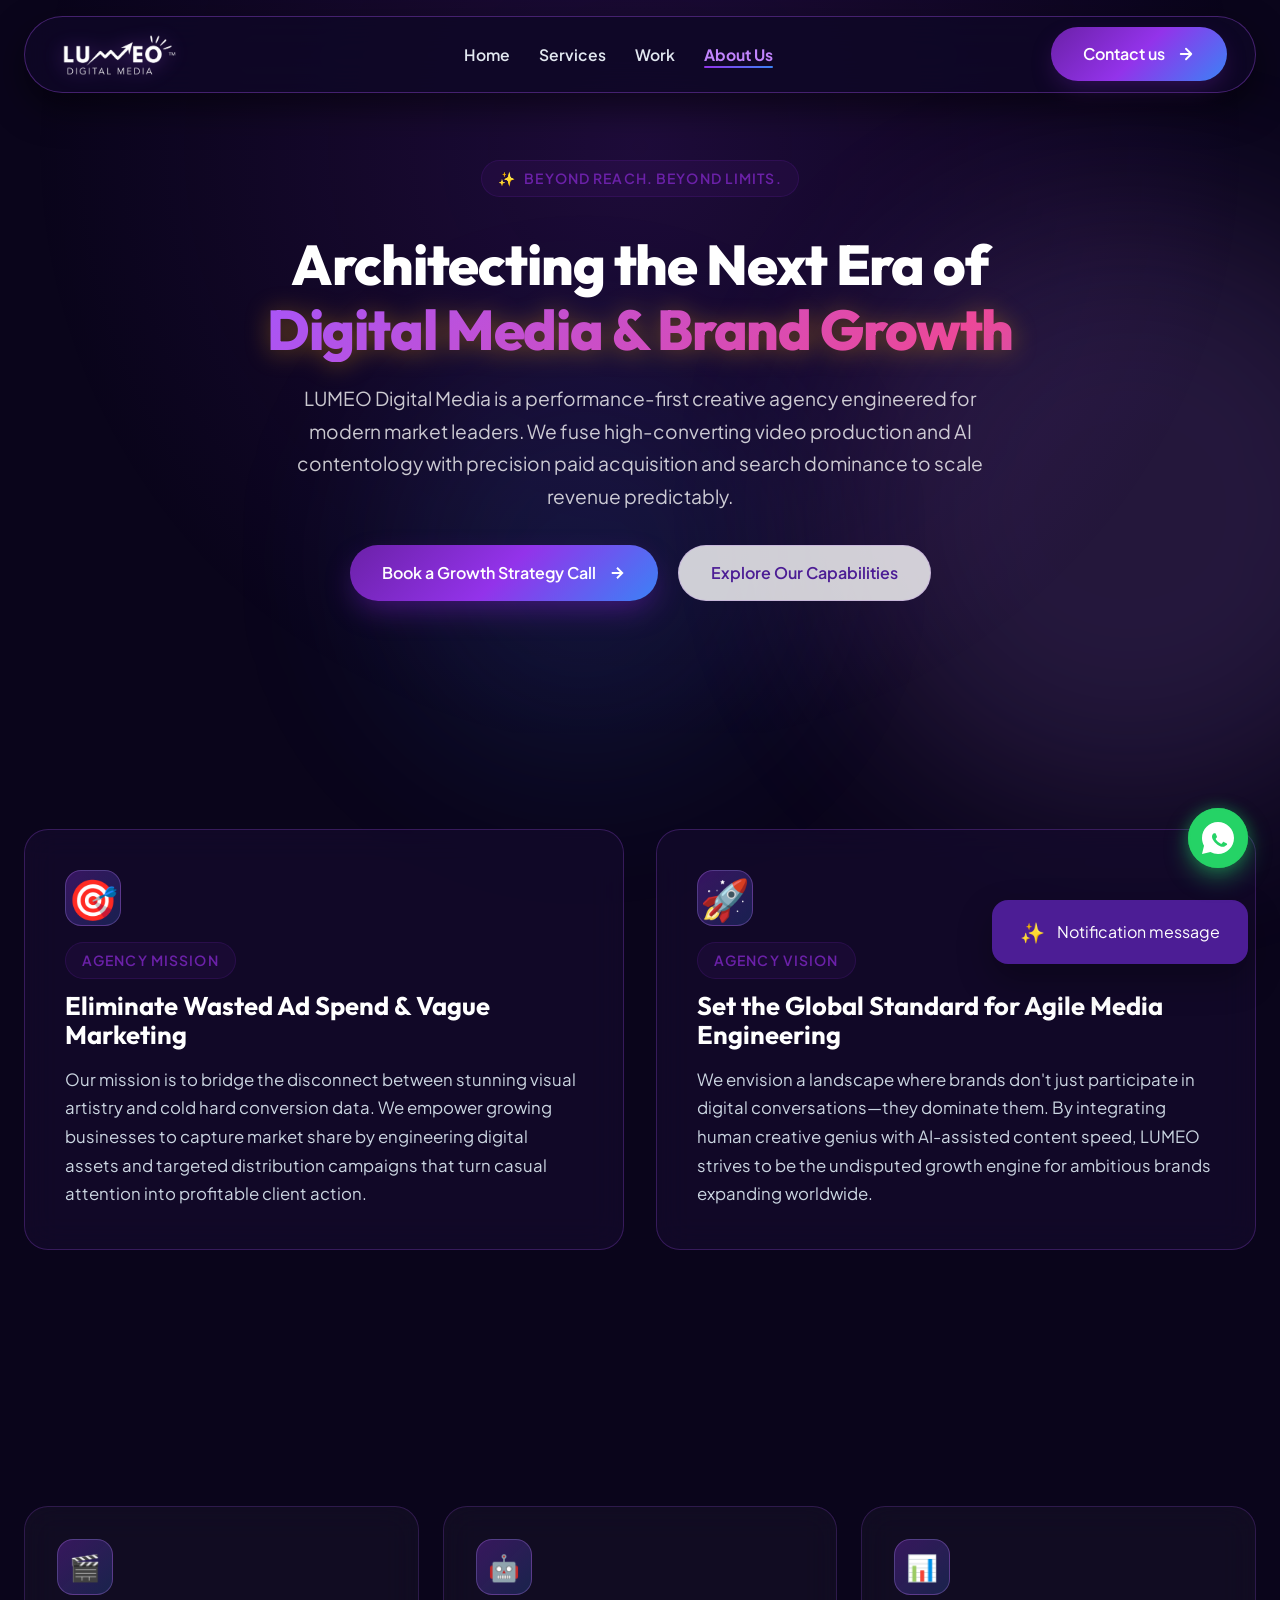
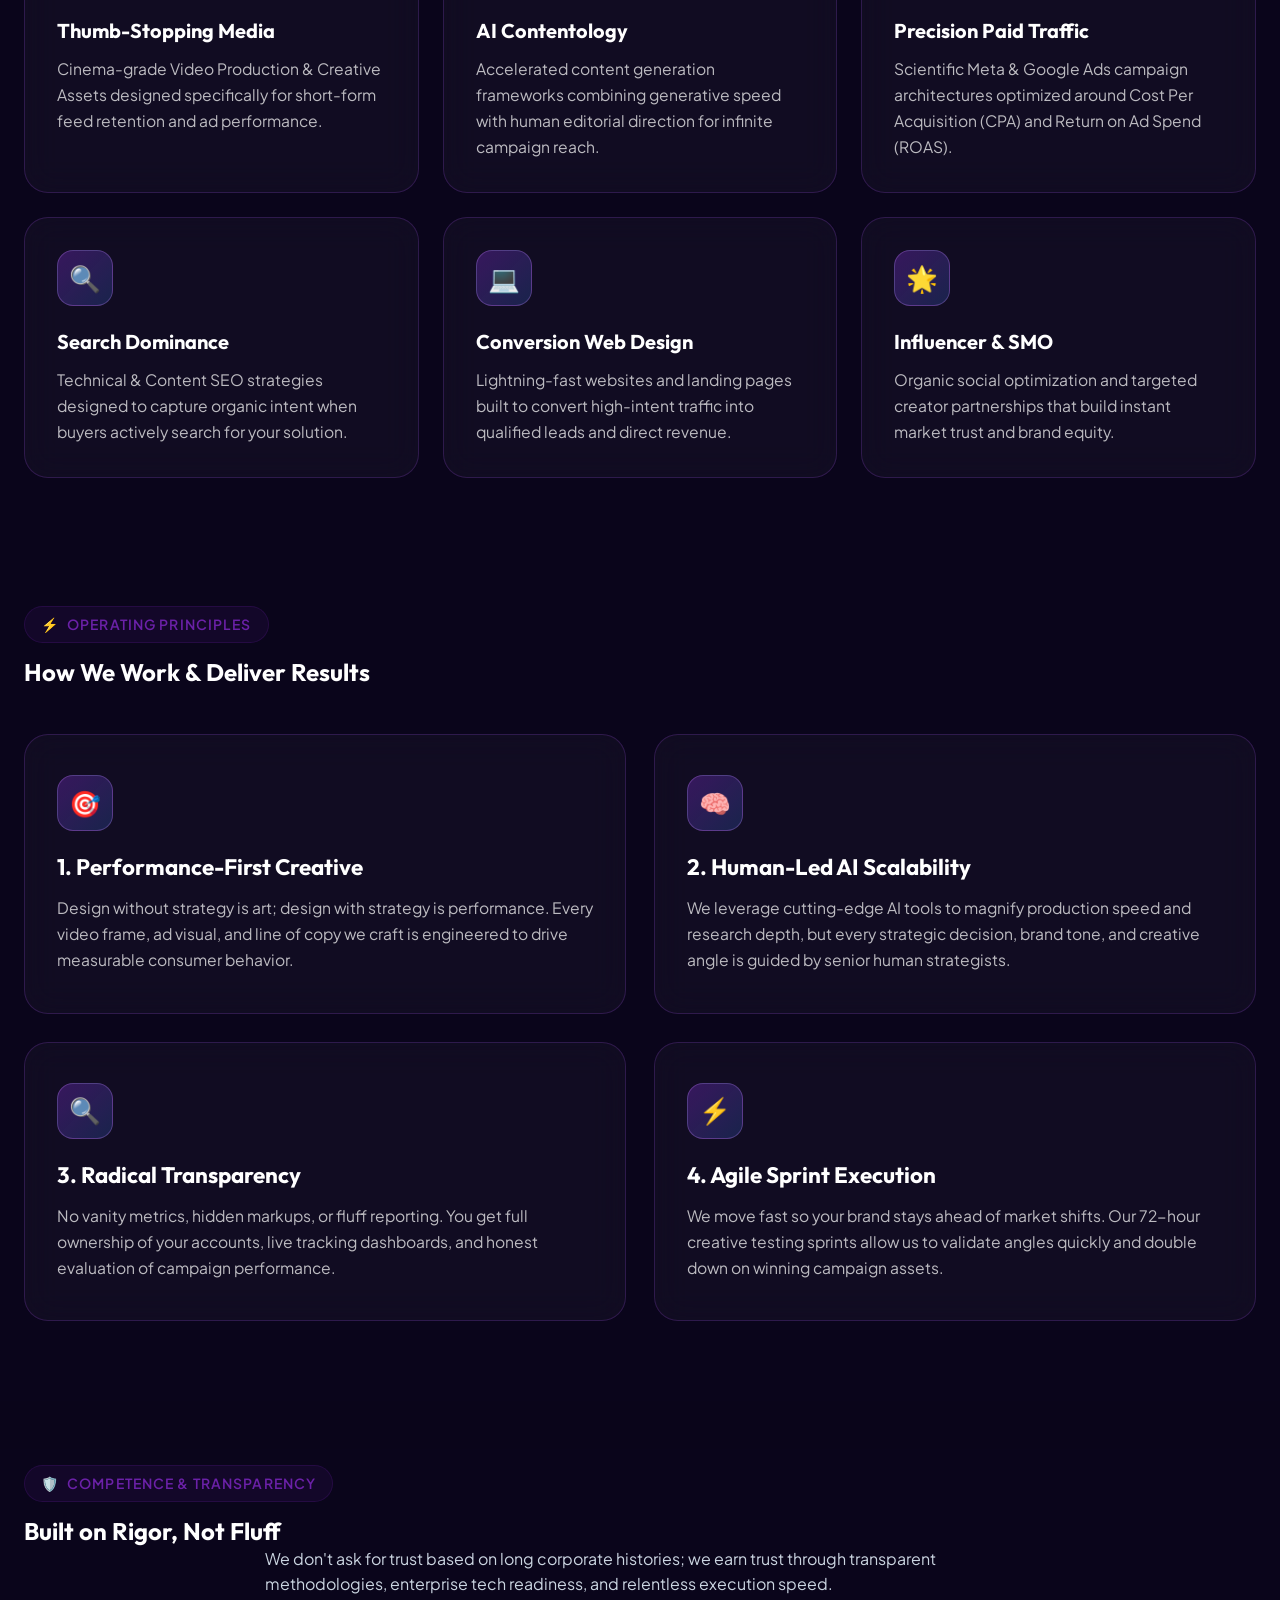
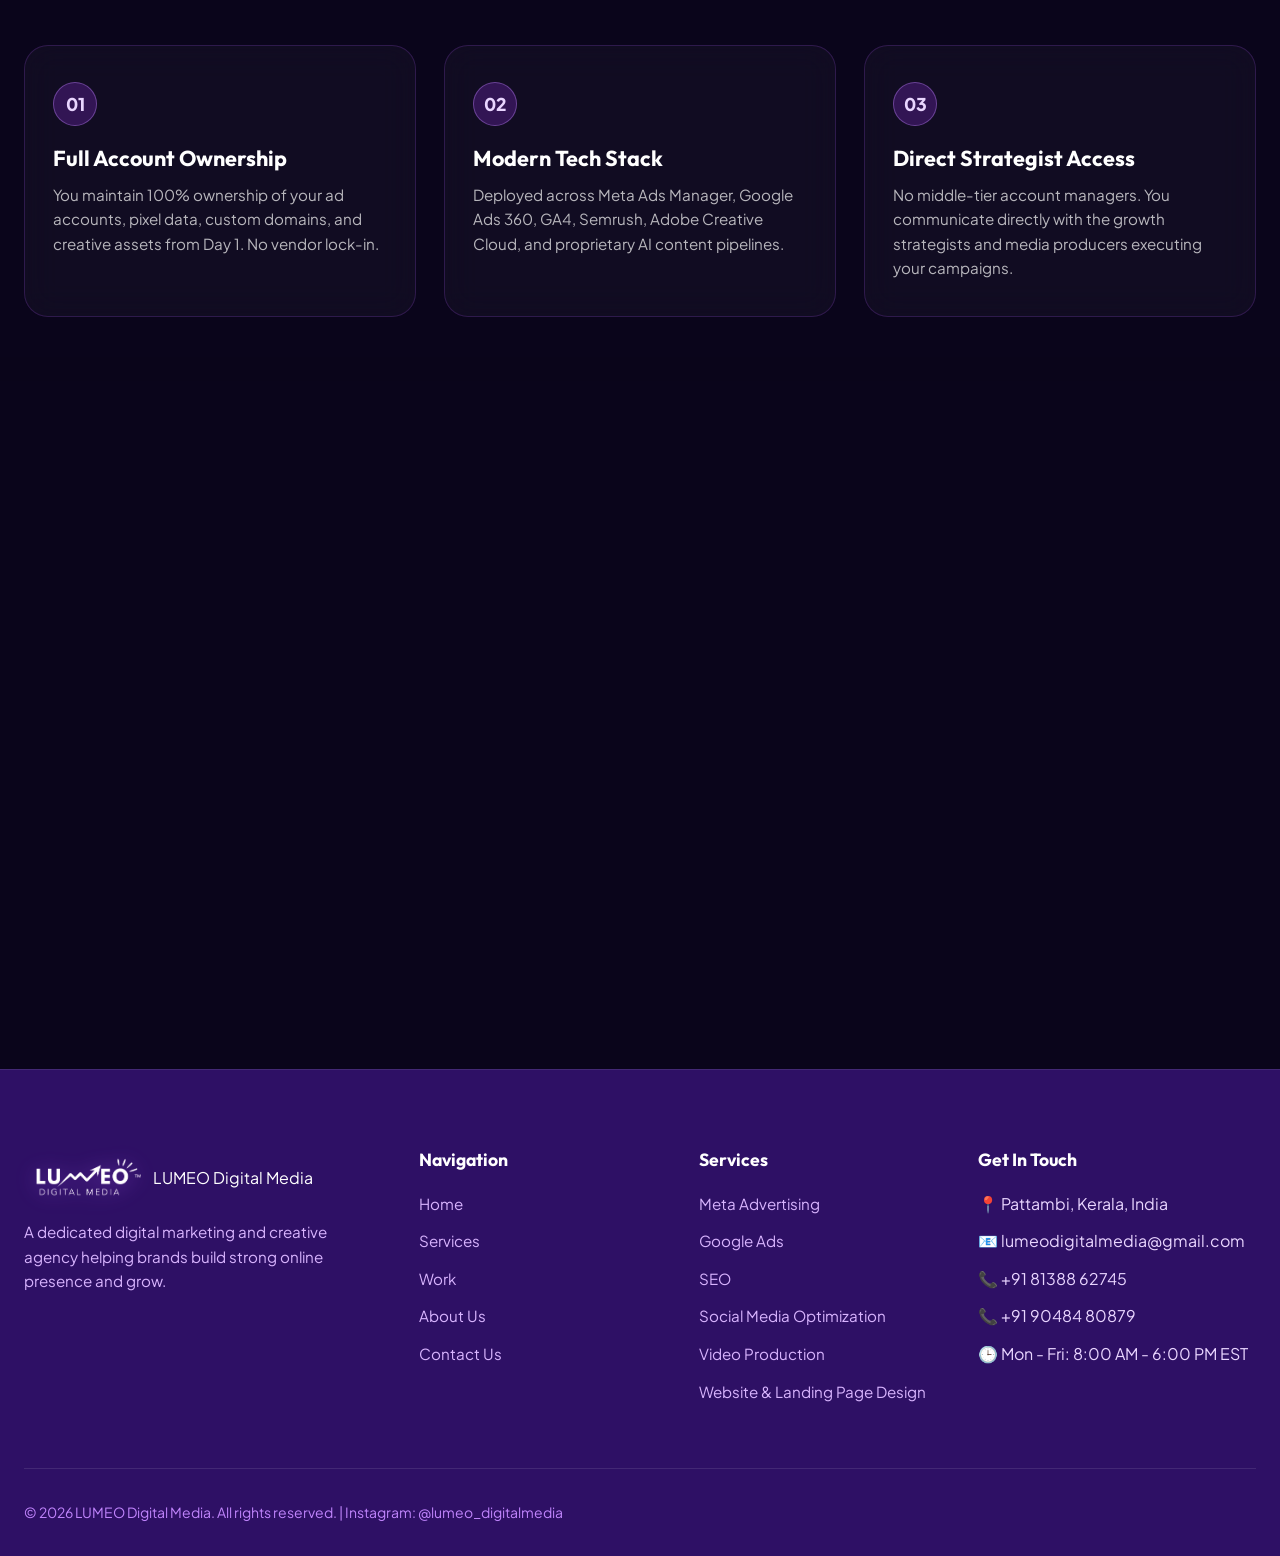
==== about-us.html @ 2c28e1d3 "new logo addded in the header and added some more data in about-us page" ====
<!DOCTYPE html>
<html lang="en">

<head>
  <meta charset="UTF-8">
  <meta name="viewport" content="width=device-width, initial-scale=1.0">
  <title>About Us | LUMEO Digital Media - Creative & Digital Growth Partner</title>
  <meta name="description"
    content="Learn about LUMEO Digital Media. We are a performance-first creative agency fusing AI Contentology, high-converting video production, paid traffic, and web design for ambitious brands.">
  <meta name="theme-color" content="#F3E8FF">

  <!-- OpenGraph Meta -->
  <meta property="og:title" content="About Us | LUMEO Digital Media - Next-Gen Creative & Growth Agency">
  <meta property="og:description"
    content="Beyond Reach, Beyond Limits. Learn how LUMEO Digital Media combines performance marketing, AI contentology, and video production to drive measurable business expansion.">
  <meta property="og:type" content="website">

  <!-- Google Fonts -->
  <link rel="preconnect" href="https://fonts.googleapis.com">
  <link rel="preconnect" href="https://fonts.gstatic.com" crossorigin>
  <link
    href="https://fonts.googleapis.com/css2?family=Outfit:wght@400;500;600;700;800;900&family=Plus+Jakarta+Sans:wght@400;500;600;700;800&display=swap"
    rel="stylesheet">

  <!-- Favicon / Logo -->
  <link rel="icon" type="image/png" href="assets/logo.png">

  <!-- Stylesheet -->
  <link rel="stylesheet" href="css/styles.css">
</head>

<body>

  <!-- Ambient Animated Background Blobs -->
  <div class="bg-ambient-blob blob-1"></div>
  <div class="bg-ambient-blob blob-2"></div>
  <div class="bg-ambient-blob blob-3"></div>

  <!-- Top Navigation Header -->
  <header class="navbar">
    <div class="container">
      <div class="nav-container">
        <a href="index.html" class="brand-logo" id="mainBrandLogo">
          <img src="new logo/Lumeo_Digital_Logo_Header_transparent.png" alt="LUMEO Digital Media Logo" id="navLogoImg">
        </a>

        <ul class="nav-links" id="navLinks">
          <li><a href="index.html#hero" class="nav-link">Home</a></li>
          <li><a href="services.html" class="nav-link">Services</a></li>
          <li><a href="work.html" class="nav-link">Work</a></li>
          <li><a href="about-us.html" class="nav-link active" style="color: #C084FC; font-weight: 700;">About Us</a>
          </li>
        </ul>

        <a href="#audit" class="btn btn-primary" id="headerCtaBtn">
          <span>Contact us</span>
          <svg width="18" height="18" viewBox="0 0 24 24" fill="none" stroke="currentColor" stroke-width="2.5"
            stroke-linecap="round" stroke-linejoin="round">
            <path d="M5 12h14M12 5l7 7-7 7" />
          </svg>
        </a>

        <button class="mobile-menu-btn" id="mobileMenuBtn" aria-label="Toggle navigation">
          <svg width="24" height="24" viewBox="0 0 24 24" fill="none" stroke="currentColor" stroke-width="2.5"
            stroke-linecap="round" stroke-linejoin="round">
            <line x1="3" y1="12" x2="21" y2="12"></line>
            <line x1="3" y1="6" x2="21" y2="6"></line>
            <line x1="3" y1="18" x2="21" y2="18"></line>
          </svg>
        </button>
      </div>
    </div>
  </header>

  <!-- 1. HERO SECTION -->
  <section class="why-hero-section">
    <div class="container">
      <div class="why-hero-header fade-in-up">
        <div class="section-tag">
          <span>✨</span> Beyond Reach. Beyond Limits.
        </div>
        <h1 class="why-hero-title">
          Architecting the Next Era of <br>
          <span class="text-gradient animated-gradient-text">Digital Media & Brand Growth</span>
        </h1>
        <p class="why-hero-subtitle">
          LUMEO Digital Media is a performance-first creative agency engineered for modern market leaders. We fuse
          high-converting video production and AI contentology with precision paid acquisition and search dominance to
          scale revenue predictably.
        </p>

        <div class="hero-actions" style="justify-content: center; margin-top: 2rem;">
          <a href="#audit" class="btn btn-primary btn-glow">
            <span>Book a Growth Strategy Call</span>
            <svg width="18" height="18" viewBox="0 0 24 24" fill="none" stroke="currentColor" stroke-width="2.5">
              <path d="M5 12h14M12 5l7 7-7 7" />
            </svg>
          </a>
          <a href="services.html" class="btn btn-secondary">
            <span>Explore Our Capabilities</span>
          </a>
        </div>
      </div>
    </div>
  </section>

  <!-- 2. MISSION & VISION SECTION -->
  <section class="story-section" style="padding: 3rem 0 4rem;">
    <div class="container">
      <div class="why-features-grid" style="grid-template-columns: repeat(2, 1fr); gap: 2rem;">

        <div class="why-feature-card"
          style="background: rgba(20, 10, 45, 0.7); border: 1px solid rgba(168, 85, 247, 0.25); padding: 2.5rem; border-radius: var(--radius-lg);">
          <div class="why-feature-icon" style="font-size: 2.5rem; margin-bottom: 1rem;">🎯</div>
          <span class="section-tag" style="margin-bottom: 0.75rem;">Agency Mission</span>
          <h3 style="font-size: 1.6rem; color: #FFF; margin-bottom: 1rem;">Eliminate Wasted Ad Spend & Vague Marketing
          </h3>
          <p style="color: #CBD5E1; font-size: 1.05rem; line-height: 1.7;">
            Our mission is to bridge the disconnect between stunning visual artistry and cold hard conversion data. We
            empower growing businesses to capture market share by engineering digital assets and targeted distribution
            campaigns that turn casual attention into profitable client action.
          </p>
        </div>

        <div class="why-feature-card"
          style="background: rgba(20, 10, 45, 0.7); border: 1px solid rgba(168, 85, 247, 0.25); padding: 2.5rem; border-radius: var(--radius-lg);">
          <div class="why-feature-icon" style="font-size: 2.5rem; margin-bottom: 1rem;">🚀</div>
          <span class="section-tag" style="margin-bottom: 0.75rem;">Agency Vision</span>
          <h3 style="font-size: 1.6rem; color: #FFF; margin-bottom: 1rem;">Set the Global Standard for Agile Media
            Engineering</h3>
          <p style="color: #CBD5E1; font-size: 1.05rem; line-height: 1.7;">
            We envision a landscape where brands don't just participate in digital conversations—they dominate them. By
            integrating human creative genius with AI-assisted content speed, LUMEO strives to be the undisputed growth
            engine for ambitious brands expanding worldwide.
          </p>
        </div>

      </div>
    </div>
  </section>

  <!-- 3. THE LUMEO PHILOSOPHY / WHY WE EXIST -->
  <section class="why-framework-section" style="padding: 4rem 0;">
    <div class="container">
      <div class="section-header">
        <div class="section-tag">
          <span>💡</span> The LUMEO Philosophy
        </div>
        <h2>Why We Exist: The Hybrid Growth Engine</h2>
        <p style="max-width: 800px; margin: 0 auto 2.5rem; color: #E2E8F0; font-size: 1.1rem;">
          <!-- Traditional agencies force you to choose between two broken options: legacy design studios that create pretty assets with zero tracking, or technical media buyers who run ugly ads that dilute your brand. LUMEO was built to destroy that false tradeoff. -->
        </p>
      </div>

      <div class="why-features-grid" style="grid-template-columns: repeat(3, 1fr); gap: 1.5rem;">
        <div class="why-feature-card" style="padding: 2rem;">
          <div class="why-feature-icon">🎬</div>
          <h3 style="font-size: 1.25rem;">Thumb-Stopping Media</h3>
          <p>Cinema-grade Video Production & Creative Assets designed specifically for short-form feed retention and ad
            performance.</p>
        </div>

        <div class="why-feature-card" style="padding: 2rem;">
          <div class="why-feature-icon">🤖</div>
          <h3 style="font-size: 1.25rem;">AI Contentology</h3>
          <p>Accelerated content generation frameworks combining generative speed with human editorial direction for
            infinite campaign reach.</p>
        </div>

        <div class="why-feature-card" style="padding: 2rem;">
          <div class="why-feature-icon">📊</div>
          <h3 style="font-size: 1.25rem;">Precision Paid Traffic</h3>
          <p>Scientific Meta & Google Ads campaign architectures optimized around Cost Per Acquisition (CPA) and Return
            on Ad Spend (ROAS).</p>
        </div>

        <div class="why-feature-card" style="padding: 2rem;">
          <div class="why-feature-icon">🔍</div>
          <h3 style="font-size: 1.25rem;">Search Dominance</h3>
          <p>Technical & Content SEO strategies designed to capture organic intent when buyers actively search for your
            solution.</p>
        </div>

        <div class="why-feature-card" style="padding: 2rem;">
          <div class="why-feature-icon">💻</div>
          <h3 style="font-size: 1.25rem;">Conversion Web Design</h3>
          <p>Lightning-fast websites and landing pages built to convert high-intent traffic into qualified leads and
            direct revenue.</p>
        </div>

        <div class="why-feature-card" style="padding: 2rem;">
          <div class="why-feature-icon">🌟</div>
          <h3 style="font-size: 1.25rem;">Influencer & SMO</h3>
          <p>Organic social optimization and targeted creator partnerships that build instant market trust and brand
            equity.</p>
        </div>
      </div>
    </div>
  </section>

  <!-- 4. CORE OPERATING VALUES -->
  <section class="story-section" style="padding: 4rem 0 5rem;">
    <div class="container">
      <div class="section-header">
        <div class="section-tag">
          <span>⚡</span> Operating Principles
        </div>
        <h2>How We Work & Deliver Results</h2>
      </div>

      <div class="why-features-grid" style="grid-template-columns: repeat(2, 1fr); gap: 1.75rem;">

        <div class="why-feature-card">
          <div class="why-feature-icon">🎯</div>
          <h3>1. Performance-First Creative</h3>
          <p>Design without strategy is art; design with strategy is performance. Every video frame, ad visual, and line
            of copy we craft is engineered to drive measurable consumer behavior.</p>
        </div>

        <div class="why-feature-card">
          <div class="why-feature-icon">🧠</div>
          <h3>2. Human-Led AI Scalability</h3>
          <p>We leverage cutting-edge AI tools to magnify production speed and research depth, but every strategic
            decision, brand tone, and creative angle is guided by senior human strategists.</p>
        </div>

        <div class="why-feature-card">
          <div class="why-feature-icon">🔍</div>
          <h3>3. Radical Transparency</h3>
          <p>No vanity metrics, hidden markups, or fluff reporting. You get full ownership of your accounts, live
            tracking dashboards, and honest evaluation of campaign performance.</p>
        </div>

        <div class="why-feature-card">
          <div class="why-feature-icon">⚡</div>
          <h3>4. Agile Sprint Execution</h3>
          <p>We move fast so your brand stays ahead of market shifts. Our 72-hour creative testing sprints allow us to
            validate angles quickly and double down on winning campaign assets.</p>
        </div>

      </div>
    </div>
  </section>

  <!-- 5. TRUST & COMPETENCE BUILDER (THE EXECUTION ENGINE) -->
  <section class="why-framework-section" style="padding: 4rem 0; background: rgba(10, 5, 27, 0.6);">
    <div class="container">
      <div class="section-header">
        <div class="section-tag">
          <span>🛡️</span> Competence & Transparency
        </div>
        <h2>Built on Rigor, Not Fluff</h2>
        <p style="color: #CBD5E1; max-width: 750px; margin: 0 auto;">We don't ask for trust based on long corporate
          histories; we earn trust through transparent methodologies, enterprise tech readiness, and relentless
          execution speed.</p>
      </div>

      <div class="framework-grid" style="grid-template-columns: repeat(3, 1fr);">
        <div class="framework-card">
          <div class="framework-step">01</div>
          <h4>Full Account Ownership</h4>
          <p>You maintain 100% ownership of your ad accounts, pixel data, custom domains, and creative assets from Day
            1. No vendor lock-in.</p>
        </div>

        <div class="framework-card">
          <div class="framework-step">02</div>
          <h4>Modern Tech Stack</h4>
          <p>Deployed across Meta Ads Manager, Google Ads 360, GA4, Semrush, Adobe Creative Cloud, and proprietary AI
            content pipelines.</p>
        </div>

        <div class="framework-card">
          <div class="framework-step">03</div>
          <h4>Direct Strategist Access</h4>
          <p>No middle-tier account managers. You communicate directly with the growth strategists and media producers
            executing your campaigns.</p>
        </div>
      </div>
    </div>
  </section>

  <!-- 6. CALL TO ACTION & DISCOVERY AUDIT FORM -->
  <section class="cta-audit" id="audit">
    <div class="container">
      <div class="cta-card">

        <div class="cta-text">
          <div class="section-tag">
            <span>📩</span> Let's Connect
          </div>
          <h2>Ready to Expand Your Reach Beyond Limits?</h2>
          <p>Book a strategic discovery call to analyze your current digital presence, audit your ad account efficiency,
            and outline a tailored growth blueprint for your brand.</p>

          <ul class="cta-list">
            <li>✨ Guaranteed Response Within 24 Hours</li>
            <li>✨ Direct Audit by Senior Growth Strategists</li>
            <li>✨ Custom Media Strategy & Ad Account Breakdown</li>
          </ul>
        </div>

        <form class="cta-form" id="auditForm" action="https://formsubmit.co/contact@lumeodigitalmedia.com"
          method="POST">
          <input type="hidden" name="_subject" value="New Lead Enquiry - LUMEO Digital Media">
          <input type="hidden" name="_captcha" value="false">
          <div class="form-group">
            <input type="text" id="clientName" name="Full Name" placeholder="Your Full Name" required>
          </div>

          <div class="form-group">
            <input type="email" id="clientEmail" name="Work Email" placeholder="Work Email Address" required>
          </div>

          <div class="form-group phone-input-container">
            <select id="clientCountryCode" name="Country Code" class="country-code-select" required>
              <option value="+91" selected>🇮🇳 +91</option>
              <option value="+1">🇺🇸 +1</option>
              <option value="+44">🇬🇧 +44</option>
              <option value="+971">🇦🇪 +971</option>
              <option value="+966">🇸🇦 +966</option>
              <option value="+974">🇶🇦 +974</option>
              <option value="+968">🇴🇲 +968</option>
              <option value="+965">🇰🇼 +965</option>
              <option value="+973">🇧🇭 +973</option>
              <option value="+61">🇦🇺 +61</option>
              <option value="+65">🇸🇬 +65</option>
              <option value="+60">🇲🇾 +60</option>
              <option value="+49">🇩🇪 +49</option>
              <option value="+33">🇫🇷 +33</option>
            </select>
            <input type="tel" id="clientPhone" name="Mobile Number" placeholder="Mobile Number (e.g., 9876543210)"
              required pattern="[0-9]{7,15}">
          </div>

          <div class="form-group">
            <select id="clientGoal" name="Selected Service" required>
              <option value="" disabled selected>Select Service / Primary Growth Goal</option>
              <option value="Meta Advertising (Facebook & Instagram)">Meta Advertising (Facebook & Instagram)</option>
              <option value="Google Ads & Search Marketing">Google Ads & Search Marketing</option>
              <option value="SEO & Search Engine Dominance">SEO & Search Engine Dominance</option>
              <option value="Social Media Optimization (SMO)">Social Media Optimization (SMO)</option>
              <option value="Video Production & Creative Media">Video Production & Creative Media</option>
              <option value="Website & Landing Page Design">Website & Landing Page Design</option>
              <option value="AI Contentology & Strategy">AI Contentology & Strategy</option>
              <option value="Influencer Marketing">Influencer Marketing</option>
            </select>
          </div>

          <button type="submit" class="btn btn-primary" id="auditSubmitBtn"
            style="width: 100%; border-radius: var(--radius-md);">
            <span>Request Growth Audit & Strategy Call</span>
            <svg width="18" height="18" viewBox="0 0 24 24" fill="none" stroke="currentColor" stroke-width="2.5"
              stroke-linecap="round" stroke-linejoin="round">
              <path d="M5 12h14M12 5l7 7-7 7" />
            </svg>
          </button>
        </form>

      </div>
    </div>
  </section>

  <!-- Footer -->
  <footer>
    <div class="container">
      <div class="footer-grid">

        <div class="footer-brand">
          <a href="index.html" class="brand-logo">
            <img src="assets/logo.png" alt="LUMEO Digital Media Logo">
            <div class="brand-title">LUMEO <span>Digital Media</span></div>
          </a>
          <p>A dedicated digital marketing and creative agency helping brands build strong online presence and grow.</p>
        </div>

        <div class="footer-col">
          <h4>Navigation</h4>
          <ul class="footer-links">
            <li><a href="index.html#hero">Home</a></li>
            <li><a href="services.html">Services</a></li>
            <li><a href="work.html">Work</a></li>
            <li><a href="about-us.html">About Us</a></li>
            <li><a href="#audit">Contact Us</a></li>
          </ul>
        </div>

        <div class="footer-col">
          <h4>Services</h4>
          <ul class="footer-links">
            <li><a href="services.html#meta-advertising">Meta Advertising</a></li>
            <li><a href="services.html#google-ads">Google Ads</a></li>
            <li><a href="services.html#seo">SEO</a></li>
            <li><a href="services.html#smo">Social Media Optimization</a></li>
            <li><a href="services.html#video-production">Video Production</a></li>
            <li><a href="services.html#website-design">Website & Landing Page Design</a></li>
          </ul>
        </div>

        <div class="footer-col">
          <h4>Get In Touch</h4>
          <ul class="footer-links">
            <li>📍 Pattambi, Kerala, India</li>
            <li>📧 lumeodigitalmedia@gmail.com</li>
            <li>📞 +91 81388 62745</li>
            <li>📞 +91 90484 80879</li>
            <li>🕒 Mon - Fri: 8:00 AM - 6:00 PM EST</li>
          </ul>
        </div>

      </div>

      <div class="footer-bottom">
        <p>© 2026 LUMEO Digital Media. All rights reserved. | Instagram: @lumeo_digitalmedia</p>
      </div>
    </div>
  </footer>

  <!-- Toast Notification element -->
  <div class="toast-msg" id="toastMsg">
    <span style="font-size: 1.25rem;">✨</span>
    <span class="toast-text">Notification message</span>
  </div>

  <!-- Pinned Floating WhatsApp Button -->
  <a href="https://wa.me/918138862745?text=Hello%20LUMEO%20Digital%20Media!%20I'd%20like%20to%20enquire%20about%20your%20services."
    class="whatsapp-float" target="_blank" rel="noopener noreferrer" aria-label="Chat on WhatsApp">
    <div class="whatsapp-pulse-ring"></div>
    <span class="whatsapp-tooltip">💬 Chat with us on WhatsApp</span>
    <svg viewBox="0 0 32 32">
      <path
        d="M16 0C7.163 0 0 7.163 0 16c0 2.825.738 5.48 2.025 7.775L0 32l8.425-2.025A15.936 15.936 0 0 0 16 32c8.837 0 16-7.163 16-16S24.837 0 16 0zm8.306 22.869c-.35.981-1.744 1.8-2.4 1.913-.612.106-1.4.15-2.256-.125-.519-.169-1.188-.413-2.044-.781-3.6-1.556-5.944-5.213-6.125-5.456-.181-.244-1.469-1.956-1.469-3.731 0-1.775.925-2.65 1.256-3.006.331-.356.725-.444.969-.444.244 0 .488.006.7.012.225.006.525-.088.819.619.3.706 1.025 2.5 1.119 2.688.094.188.156.413.031.662-.125.25-.188.406-.375.625-.188.219-.394.488-.563.656-.188.188-.381.394-.163.769.219.375.969 1.6 2.081 2.594 1.431 1.275 2.638 1.669 3.013 1.856.375.188.594.156.813-.094.219-.25.938-1.094 1.188-1.469.25-.375.5-.313.844-.188.344.125 2.188 1.031 2.563 1.219.375.188.625.281.719.438.094.156.094.906-.256 1.887z" />
    </svg>
  </a>

  <!-- JavaScript -->
  <script src="js/script.js"></script>
</body>

</html>
---- css/styles.css ----
/* ==========================================================================
   LUMEO Digital Media - Master Stylesheet
   Theme Background: #F3E8FF (Lavender Purple Base)
   ========================================================================== */

:root {
  /* Brand Palette */
  --bg-main: #F3E8FF;
  --bg-alt: #E9D5FF;
  --bg-card: rgba(255, 255, 255, 0.75);
  --bg-card-hover: rgba(255, 255, 255, 0.95);
  --glass-border: rgba(147, 51, 234, 0.15);
  --glass-shadow: 0 20px 40px -15px rgba(88, 28, 135, 0.12);

  --primary-deep: #4C1D95;
  /* Deep rich purple */
  --primary-mid: #6B21A8;
  /* Vibrant purple */
  --primary-bright: #7E22CE;
  /* Radiant purple */
  --primary-accent: #9333EA;
  /* Highlighting purple */
  --accent-gold: #F59E0B;
  /* Warm Gold accent for stars/highlights */
  --text-dark: #1E1B4B;
  /* High-contrast dark purple body text */
  --text-muted: #5B21B6;
  /* Medium purple subtle text */
  --text-light: #F3E8FF;

  --gradient-primary: linear-gradient(135deg, #6B21A8 0%, #9333EA 50%, #3B82F6 100%);
  --gradient-card: linear-gradient(135deg, rgba(255, 255, 255, 0.85) 0%, rgba(243, 232, 255, 0.6) 100%);
  --gradient-text: linear-gradient(135deg, #4C1D95 0%, #7E22CE 60%, #2563EB 100%);

  --radius-sm: 8px;
  --radius-md: 16px;
  --radius-lg: 24px;
  --radius-xl: 36px;
  --radius-pill: 9999px;

  --transition: all 0.35s cubic-bezier(0.4, 0, 0.2, 1);
  --font-main: 'Plus Jakarta Sans', -apple-system, BlinkMacSystemFont, 'Segoe UI', Roboto, sans-serif;
  --font-heading: 'Outfit', sans-serif;
}

/* Reset & Base Setup */
*,
*::before,
*::after {
  box-sizing: border-box;
  margin: 0;
  padding: 0;
}

html {
  scroll-behavior: smooth;
  font-size: 16px;
}

body {
  background-color: #0A051B;
  color: var(--text-dark);
  font-family: var(--font-main);
  line-height: 1.6;
  overflow-x: hidden;
  position: relative;
}

/* Background Animated Gradient Blobs */
.bg-ambient-blob {
  position: fixed;
  border-radius: 50%;
  filter: blur(90px);
  z-index: -1;
  opacity: 0.6;
  pointer-events: none;
  animation: floatBlob 20s infinite alternate ease-in-out;
}

.blob-1 {
  display: none;
}

.blob-2 {
  width: 600px;
  height: 600px;
  background: rgba(192, 132, 252, 0.25);
  bottom: 10%;
  right: -150px;
  animation-delay: -5s;
}

.blob-3 {
  width: 400px;
  height: 400px;
  background: rgba(59, 130, 246, 0.2);
  top: 40%;
  left: 30%;
  animation-delay: -10s;
}

@keyframes floatBlob {
  0% {
    transform: translate(0, 0) scale(1);
  }

  50% {
    transform: translate(60px, 40px) scale(1.1);
  }

  100% {
    transform: translate(-40px, 80px) scale(0.95);
  }
}

/* Container Utility */
.container {
  width: 100%;
  max-width: 1280px;
  margin: 0 auto;
  padding: 0 1.5rem;
}

/* Typography Helpers */
h1,
h2,
h3,
h4,
.brand-font {
  font-family: var(--font-heading);
  font-weight: 700;
  line-height: 1.15;
  color: #FFFFFF;
}

.quote-spotlight .section-header p {
  color: #e5d6f6;
  font-size: 1.05rem;
}

.text-gradient {
  background: var(--gradient-text);
  -webkit-background-clip: text;
  -webkit-text-fill-color: transparent;
  display: inline-block;
}

.section-tag {
  display: inline-flex;
  align-items: center;
  gap: 0.5rem;
  padding: 0.4rem 1rem;
  background: rgba(107, 33, 168, 0.1);
  border: 1px solid rgba(107, 33, 168, 0.2);
  border-radius: var(--radius-pill);
  color: var(--primary-mid);
  font-size: 0.875rem;
  font-weight: 600;
  text-transform: uppercase;
  letter-spacing: 0.08em;
  margin-bottom: 1rem;
}

/* Buttons */
.btn {
  display: inline-flex;
  align-items: center;
  justify-content: center;
  gap: 0.75rem;
  padding: 0.9rem 2rem;
  font-size: 1rem;
  font-weight: 600;
  border-radius: var(--radius-pill);
  border: none;
  cursor: pointer;
  transition: var(--transition);
  text-decoration: none;
  white-space: nowrap;
}

.btn-primary {
  background: var(--gradient-primary);
  color: #FFFFFF;
  box-shadow: 0 10px 25px -5px rgba(107, 33, 168, 0.4);
}

.btn-primary:hover {
  transform: translateY(-3px) scale(1.02);
  box-shadow: 0 15px 35px -5px rgba(107, 33, 168, 0.5);
}

.btn-secondary {
  background: rgba(255, 255, 255, 0.8);
  color: var(--primary-deep);
  border: 1px solid var(--glass-border);
  backdrop-filter: blur(10px);
}

.btn-secondary:hover {
  background: #FFFFFF;
  transform: translateY(-2px);
  box-shadow: 0 10px 25px -5px rgba(88, 28, 135, 0.15);
}

/* Header & Navbar */
.navbar {
  position: fixed;
  top: 1rem;
  left: 0;
  width: 100%;
  z-index: 1000;
  margin-top: 0;
  padding: 0;
}

.nav-container {
  background: rgba(15, 8, 38, 0.85);
  backdrop-filter: blur(24px);
  -webkit-backdrop-filter: blur(24px);
  border: 1px solid rgba(168, 85, 247, 0.35);
  box-shadow: 0 15px 35px rgba(0, 0, 0, 0.5);
  border-radius: var(--radius-pill);
  padding: 0.65rem 1.75rem;
  display: flex;
  align-items: center;
  justify-content: space-between;
}

.brand-logo {
  display: flex;
  align-items: center;
  text-decoration: none;
}

.brand-logo img {
  height: 54px;
  width: auto;
  object-fit: contain;
  border: none;
  box-shadow: none;
  border-radius: 0;
  background: transparent;
  filter: drop-shadow(0 2px 10px rgba(168, 85, 247, 0.45));
  transition: var(--transition);
}

.brand-logo:hover img {
  transform: translateY(-1px) scale(1.04);
  filter: drop-shadow(0 4px 15px rgba(192, 132, 252, 0.75));
}

.nav-links {
  display: flex;
  align-items: center;
  gap: 1.8rem;
  list-style: none;
}

.nav-link {
  text-decoration: none;
  color: #E2E8F0;
  font-weight: 600;
  font-size: 0.98rem;
  transition: var(--transition);
  position: relative;
}

.nav-link:hover {
  color: #C084FC;
}

.nav-link:hover {
  color: var(--primary-bright);
}

.nav-link::after {
  content: '';
  position: absolute;
  bottom: -4px;
  left: 0;
  width: 0;
  height: 2px;
  background: var(--gradient-primary);
  transition: var(--transition);
  border-radius: 2px;
}

.nav-link:hover::after {
  width: 100%;
}

.mobile-menu-btn {
  display: none;
  background: none;
  border: none;
  font-size: 1.5rem;
  color: var(--primary-deep);
  cursor: pointer;
}

/* Hero Section (Full-Height Immersive Visual Experience) */
.hero {
  position: relative;
  min-height: 100vh;
  display: flex;
  align-items: center;
  justify-content: center;
  padding: 8.5rem 0 5rem 0;
  overflow: hidden;
  background-image: url('../assets/hero_fullsize_bg.png');
  background-size: cover;
  background-position: center top;
  background-repeat: no-repeat;
}

/* Background Particle Canvas */
.hero-particles-canvas {
  position: absolute;
  top: 0;
  left: 0;
  width: 100%;
  height: 100%;
  z-index: 1;
  pointer-events: none;
}

/* Cosmic Space Background Overlay Layer (Purple Moon Aesthetic) */
.hero-bg-overlay {
  position: absolute;
  top: 0;
  left: 0;
  width: 100%;
  height: 100%;
  background: radial-gradient(ellipse at 75% 25%, rgba(147, 51, 234, 0.25) 0%, rgba(15, 8, 38, 0.5) 45%, rgba(10, 5, 26, 0.78) 90%);
  z-index: 2;
  pointer-events: none;
}

.hero-bg-glow {
  position: absolute;
  width: 800px;
  height: 800px;
  background: radial-gradient(circle, rgba(168, 85, 247, 0.5) 0%, rgba(126, 34, 206, 0.3) 40%, rgba(59, 130, 246, 0.15) 65%, transparent 80%);
  top: -10%;
  right: -5%;
  z-index: 2;
  filter: blur(85px);
  pointer-events: none;
  animation: purpleMoonGlow 6s infinite alternate ease-in-out;
}

@keyframes purpleMoonGlow {
  0% {
    transform: scale(1) translate(0, 0);
    opacity: 0.6;
  }

  100% {
    transform: scale(1.12) translate(-20px, 15px);
    opacity: 0.85;
  }
}

/* Space Planets & Orbit Background System */
.space-planets-container {
  position: absolute;
  top: 0;
  left: 0;
  width: 100%;
  height: 100%;
  z-index: 3;
  pointer-events: none;
  overflow: hidden;
}

/* Orbit Lines */
.space-orbit-line {
  position: absolute;
  border-radius: 50%;
  border: 1.5px stroke rgba(147, 51, 234, 0.2);
  border-style: dashed;
  pointer-events: none;
}

.orbit-1 {
  width: 650px;
  height: 650px;
  top: 10%;
  right: -5%;
  border-color: rgba(168, 85, 247, 0.3);
  animation: orbitRotate 45s linear infinite;
}

.orbit-2 {
  width: 1050px;
  height: 1050px;
  top: -15%;
  right: -15%;
  border-color: rgba(59, 130, 246, 0.25);
  animation: orbitRotate 75s linear infinite reverse;
}

@keyframes orbitRotate {
  from {
    transform: rotate(0deg);
  }

  to {
    transform: rotate(360deg);
  }
}

/* Moving Space Planets */
.planet {
  position: absolute;
  border-radius: 50%;
  pointer-events: auto;
  cursor: pointer;
  transition: transform 0.4s ease;
}

.planet:hover {
  transform: scale(1.15) !important;
}

.planet-purple {
  width: 120px;
  height: 120px;
  background: radial-gradient(circle at 35% 35%, #D8B4FE 0%, #9333EA 45%, #3B0764 90%);
  top: 16%;
  right: 14%;
  box-shadow: inset -12px -12px 25px rgba(0, 0, 0, 0.7), 0 0 35px rgba(168, 85, 247, 0.5);
  animation: orbitMotion1 30s infinite ease-in-out;
}

.planet-ring {
  position: absolute;
  top: 50%;
  left: 50%;
  width: 190px;
  height: 40px;
  border: 4px solid rgba(192, 132, 252, 0.6);
  border-radius: 50%;
  transform: translate(-50%, -50%) rotate(-25deg);
  box-shadow: 0 0 15px rgba(192, 132, 252, 0.4);
}

.planet-blue {
  width: 80px;
  height: 80px;
  background: radial-gradient(circle at 30% 30%, #93C5FD 0%, #2563EB 50%, #1E1B4B 95%);
  bottom: 24%;
  left: 6%;
  box-shadow: inset -9px -9px 20px rgba(0, 0, 0, 0.7), 0 0 30px rgba(59, 130, 246, 0.5);
  animation: orbitMotion2 24s infinite ease-in-out;
}

.planet-gold {
  width: 50px;
  height: 50px;
  background: radial-gradient(circle at 35% 35%, #FDE047 0%, #D97706 60%, #78350F 100%);
  top: 14%;
  left: 18%;
  box-shadow: inset -5px -5px 12px rgba(0, 0, 0, 0.7), 0 0 25px rgba(245, 158, 11, 0.6);
  animation: orbitMotion3 20s infinite ease-in-out;
}

@keyframes orbitMotion1 {
  0% {
    transform: translate(0, 0) scale(1) rotate(0deg);
  }

  50% {
    transform: translate(-50px, 35px) scale(1.06) rotate(180deg);
  }

  100% {
    transform: translate(0, 0) scale(1) rotate(360deg);
  }
}

@keyframes orbitMotion2 {
  0% {
    transform: translate(0, 0) scale(1);
  }

  50% {
    transform: translate(45px, -30px) scale(0.92);
  }

  100% {
    transform: translate(0, 0) scale(1);
  }
}

@keyframes orbitMotion3 {
  0% {
    transform: translate(0, 0) scale(1);
  }

  50% {
    transform: translate(-25px, -18px) scale(1.12);
  }

  100% {
    transform: translate(0, 0) scale(1);
  }
}

.hero-container {
  position: relative;
  z-index: 10;
}

.hero-grid {
  display: grid;
  grid-template-columns: 1.15fr 0.85fr;
  gap: 4rem;
  align-items: center;
}

/* Hero Pill Badge */
.hero-pill-tag {
  display: inline-flex;
  align-items: center;
  gap: 0.6rem;
  padding: 0.5rem 1.2rem;
  background: rgba(255, 255, 255, 0.85);
  border: 1px solid rgba(147, 51, 234, 0.3);
  backdrop-filter: blur(16px);
  -webkit-backdrop-filter: blur(16px);
  border-radius: var(--radius-pill);
  color: var(--primary-deep);
  font-size: 0.9rem;
  font-weight: 700;
  margin-bottom: 1.5rem;
  box-shadow: 0 8px 20px rgba(107, 33, 168, 0.12);
  transition: var(--transition);
}

.hero-pill-tag:hover {
  transform: translateY(-2px);
  box-shadow: 0 12px 25px rgba(107, 33, 168, 0.2);
}

.tag-pulse-dot {
  width: 10px;
  height: 10px;
  background-color: #22C55E;
  border-radius: 50%;
  box-shadow: 0 0 0 0 rgba(34, 197, 94, 0.7);
  animation: pulseDot 2s infinite;
}

@keyframes pulseDot {
  0% {
    box-shadow: 0 0 0 0 rgba(34, 197, 94, 0.7);
  }

  70% {
    box-shadow: 0 0 0 8px rgba(34, 197, 94, 0);
  }

  100% {
    box-shadow: 0 0 0 0 rgba(34, 197, 94, 0);
  }
}

.hero-title {
  font-size: 3.8rem;
  line-height: 1.12;
  margin-bottom: 1.5rem;
  letter-spacing: -0.035em;
  color: #FFFFFF;
  text-shadow: 0 4px 25px rgba(0, 0, 0, 0.7);
}

.animated-gradient-text {
  background: linear-gradient(135deg, #F59E0B 0%, #FDE047 35%, #C084FC 70%, #60A5FA 100%);
  background-size: 200% auto;
  -webkit-background-clip: text;
  -webkit-text-fill-color: transparent;
  animation: textShimmer 6s linear infinite;
  filter: drop-shadow(0 2px 12px rgba(245, 158, 11, 0.4));
}

@keyframes textShimmer {
  to {
    background-position: 200% center;
  }
}

.hero-subtitle {
  font-size: 1.22rem;
  color: #E2E8F0;
  margin-bottom: 2.5rem;
  max-width: 600px;
  line-height: 1.65;
  font-weight: 500;
  text-shadow: 0 2px 10px rgba(0, 0, 0, 0.7);
}

.hero-actions {
  display: flex;
  gap: 1.25rem;
  flex-wrap: wrap;
  margin-bottom: 3.25rem;
}

.btn-glow {
  position: relative;
  overflow: hidden;
  box-shadow: 0 12px 30px -5px rgba(126, 34, 206, 0.45);
}

.btn-glow::after {
  content: '';
  position: absolute;
  top: -50%;
  left: -50%;
  width: 200%;
  height: 200%;
  background: linear-gradient(60deg, transparent 30%, rgba(255, 255, 255, 0.3) 50%, transparent 70%);
  transform: rotate(30deg);
  transition: all 0.75s ease;
  opacity: 0;
}

.btn-glow:hover::after {
  opacity: 1;
  left: 100%;
}

.btn-glass {
  background: rgba(255, 255, 255, 0.85);
  backdrop-filter: blur(14px);
  -webkit-backdrop-filter: blur(14px);
  border: 1.5px solid rgba(147, 51, 234, 0.25);
  color: var(--primary-deep);
  box-shadow: 0 8px 25px rgba(88, 28, 135, 0.08);
}

.btn-glass:hover {
  background: #FFFFFF;
  border-color: var(--primary-accent);
  box-shadow: 0 12px 30px rgba(88, 28, 135, 0.15);
}

/* Glass Metrics Bar */
.glass-stats-bar {
  display: grid;
  grid-template-columns: repeat(3, 1fr);
  gap: 1.5rem;
  padding: 1.5rem 1.75rem;
  background: rgba(255, 255, 255, 0.75);
  backdrop-filter: blur(16px);
  -webkit-backdrop-filter: blur(16px);
  border: 1px solid rgba(255, 255, 255, 0.9);
  border-radius: var(--radius-lg);
  box-shadow: 0 15px 35px -10px rgba(88, 28, 135, 0.12);
}

.stat-header {
  display: flex;
  align-items: center;
  gap: 0.5rem;
}

.stat-icon {
  font-size: 1.3rem;
}

.stat-item h3 {
  font-size: 2.25rem;
  font-weight: 800;
  color: var(--primary-deep);
  line-height: 1.1;
}

.stat-item p {
  font-size: 0.85rem;
  color: #4B5563;
  font-weight: 600;
  margin-top: 0.25rem;
}

/* Hero Visual 3D Tilt & Astronaut Sticker Wrapper */
.hero-visual {
  position: relative;
  perspective: 1000px;
}

.hero-tilt-card {
  transition: transform 0.2s cubic-bezier(0.25, 0.46, 0.45, 0.94);
  transform-style: preserve-3d;
}

/* Seamless Metallic Astronaut Visual (Zero Background Color / No Box) */
.astronaut-seamless-container {
  position: relative;
  display: flex;
  justify-content: center;
  align-items: center;
  background: transparent !important;
  border: none !important;
  box-shadow: none !important;
}

.astronaut-sticker-wrapper {
  position: relative;
  width: 100%;
  max-width: 500px;
  display: flex;
  align-items: center;
  justify-content: center;
  padding: 0;
  background: transparent !important;
  border: none !important;
  box-shadow: none !important;
  animation: zeroGravityFloat 7s ease-in-out infinite alternate;
}

.astronaut-img {
  width: 100%;
  height: auto;
  max-height: 520px;
  object-fit: contain;
  background: transparent !important;
  border: none !important;
  box-shadow: none !important;
  mix-blend-mode: screen;
  filter: drop-shadow(0 0 30px rgba(168, 85, 247, 0.75)) contrast(1.15) brightness(1.08);
  position: relative;
  z-index: 5;
  transition: transform 0.5s cubic-bezier(0.175, 0.885, 0.32, 1.275), filter 0.5s ease;
}

.astronaut-sticker-wrapper:hover .astronaut-img {
  transform: scale(1.06) translateY(-8px) rotate(2deg);
  filter: drop-shadow(0 0 45px rgba(192, 132, 252, 0.95)) contrast(1.2) brightness(1.15);
}

.astronaut-glow-aura {
  position: absolute;
  top: 5%;
  left: 5%;
  right: 5%;
  bottom: 5%;
  border-radius: 50%;
  background: radial-gradient(circle, rgba(168, 85, 247, 0.45) 0%, rgba(126, 34, 206, 0.25) 50%, transparent 75%);
  filter: blur(50px);
  z-index: 2;
  pointer-events: none;
  animation: astronautPulse 5s ease-in-out infinite alternate;
}

/* Diamond Star Sparkles Visual Effects (Matching Reference Picture) */
.diamond-sparkle {
  position: absolute;
  color: #FFFFFF;
  font-size: 1.6rem;
  z-index: 10;
  pointer-events: none;
  text-shadow: 0 0 15px #FFFFFF, 0 0 30px #C084FC, 0 0 45px #9333EA;
  animation: sparkleTwinkle 3s ease-in-out infinite alternate;
}

.sparkle-1 {
  top: 12%;
  left: 15%;
  font-size: 1.8rem;
  animation-delay: 0s;
}

.sparkle-2 {
  top: 25%;
  right: 18%;
  font-size: 2.2rem;
  animation-delay: -1s;
}

.sparkle-3 {
  top: 48%;
  left: 8%;
  font-size: 1.5rem;
  animation-delay: -1.8s;
}

.sparkle-4 {
  top: 65%;
  right: 12%;
  font-size: 2rem;
  animation-delay: -2.5s;
}

@keyframes sparkleTwinkle {
  0% {
    opacity: 0.3;
    transform: scale(0.7) rotate(0deg);
  }

  50% {
    opacity: 1;
    transform: scale(1.3) rotate(45deg);
  }

  100% {
    opacity: 0.4;
    transform: scale(0.8) rotate(90deg);
  }
}

@keyframes zeroGravityFloat {
  0% {
    transform: translateY(0) rotate(0deg);
  }

  50% {
    transform: translateY(-18px) rotate(2deg);
  }

  100% {
    transform: translateY(10px) rotate(-1.5deg);
  }
}

@keyframes astronautPulse {
  0% {
    opacity: 0.4;
    transform: scale(0.9);
  }

  100% {
    opacity: 0.8;
    transform: scale(1.15);
  }
}

.image-glow-ring {
  position: absolute;
  top: -20px;
  left: -20px;
  right: -20px;
  bottom: -20px;
  border-radius: var(--radius-xl);
  background: linear-gradient(135deg, rgba(147, 51, 234, 0.4), rgba(59, 130, 246, 0.4));
  z-index: -1;
  filter: blur(25px);
  opacity: 0.7;
}

/* Floating Interactive Badges */
.hero-badge-floating {
  position: absolute;
  background: rgba(255, 255, 255, 0.92);
  backdrop-filter: blur(16px);
  -webkit-backdrop-filter: blur(16px);
  border: 1.5px solid rgba(255, 255, 255, 0.95);
  padding: 0.9rem 1.25rem;
  border-radius: var(--radius-md);
  box-shadow: 0 20px 40px rgba(88, 28, 135, 0.18);
  display: flex;
  align-items: center;
  gap: 0.85rem;
  z-index: 10;
  transition: var(--transition);
}

.hero-badge-floating:hover {
  transform: scale(1.05) translateY(-5px) !important;
  box-shadow: 0 25px 50px rgba(88, 28, 135, 0.25);
}

.hero-badge-top {
  top: -1.25rem;
  left: -2rem;
}

.hero-badge-bottom {
  bottom: -1.25rem;
  right: -1.5rem;
}

.hero-badge-mid {
  top: 45%;
  right: -2.5rem;
}

.glow-icon {
  background: linear-gradient(135deg, #10B981, #059669);
  box-shadow: 0 0 15px rgba(16, 185, 129, 0.4);
}

.glow-icon-gold {
  background: linear-gradient(135deg, #F59E0B, #D97706);
  box-shadow: 0 0 15px rgba(245, 158, 11, 0.4);
}

.glow-icon-blue {
  background: linear-gradient(135deg, #3B82F6, #1D4ED8);
  box-shadow: 0 0 15px rgba(59, 130, 246, 0.4);
}

.live-pulse {
  display: flex;
  align-items: center;
  gap: 0.35rem;
}

.pulse-dot {
  width: 6px;
  height: 6px;
  background-color: #10B981;
  border-radius: 50%;
  display: inline-block;
  animation: pulseDot 1.5s infinite;
}

/* Badge Floating Animations */
.float-anim-1 {
  animation: floatAnim1 5s infinite ease-in-out;
}

.float-anim-2 {
  animation: floatAnim2 6s infinite ease-in-out;
  animation-delay: -2s;
}

.float-anim-3 {
  animation: floatAnim3 5.5s infinite ease-in-out;
  animation-delay: -3.5s;
}

@keyframes floatAnim1 {

  0%,
  100% {
    transform: translateY(0) rotate(0deg);
  }

  50% {
    transform: translateY(-12px) rotate(1.5deg);
  }
}

@keyframes floatAnim2 {

  0%,
  100% {
    transform: translateY(0) rotate(0deg);
  }

  50% {
    transform: translateY(10px) rotate(-1.5deg);
  }
}

@keyframes floatAnim3 {

  0%,
  100% {
    transform: translateX(0) translateY(0);
  }

  50% {
    transform: translateX(-8px) translateY(-8px);
  }
}

@keyframes pulseGlow {
  0% {
    transform: scale(1) translate(0, 0);
    opacity: 0.4;
  }

  100% {
    transform: scale(1.2) translate(-30px, 20px);
    opacity: 0.7;
  }
}

/* Staggered Fade In Animations */
.fade-in-up {
  opacity: 0;
  transform: translateY(30px);
  animation: fadeInUp 0.8s cubic-bezier(0.22, 1, 0.36, 1) forwards;
}

.delay-2 {
  animation-delay: 0.25s;
}

@keyframes fadeInUp {
  to {
    opacity: 1;
    transform: translateY(0);
  }
}

/* Animated Scroll Down Indicator */
.scroll-down-indicator {
  position: absolute;
  bottom: 1.5rem;
  left: 50%;
  transform: translateX(-50%);
  display: flex;
  flex-direction: column;
  align-items: center;
  gap: 0.5rem;
  text-decoration: none;
  z-index: 10;
  transition: var(--transition);
}

.scroll-down-indicator:hover {
  transform: translateX(-50%) translateY(3px);
}

.scroll-text {
  font-size: 0.78rem;
  font-weight: 700;
  letter-spacing: 0.08em;
  text-transform: uppercase;
  color: var(--primary-deep);
}

.mouse-icon {
  width: 22px;
  height: 34px;
  border: 2px solid var(--primary-deep);
  border-radius: 12px;
  position: relative;
}

.mouse-wheel {
  width: 4px;
  height: 7px;
  background-color: var(--primary-mid);
  border-radius: 2px;
  position: absolute;
  top: 6px;
  left: 50%;
  transform: translateX(-50%);
  animation: scrollWheel 2s infinite ease-in-out;
}

@keyframes scrollWheel {
  0% {
    opacity: 1;
    transform: translateX(-50%) translateY(0);
  }

  100% {
    opacity: 0;
    transform: translateX(-50%) translateY(12px);
  }
}

.scroll-arrow {
  color: var(--primary-deep);
  animation: bounceArrow 2s infinite ease-in-out;
}

@keyframes bounceArrow {

  0%,
  20%,
  50%,
  80%,
  100% {
    transform: translateY(0);
  }

  40% {
    transform: translateY(-5px);
  }

  60% {
    transform: translateY(-2.5px);
  }
}

/* IMPRESSIVE PHILOSOPHY / QUOTE SPOTLIGHT SECTION */
.quote-spotlight {
  padding: 3.5rem 0;
  position: relative;
}

.quote-spotlight .section-header {
  margin-bottom: 2rem;
}

.quote-spotlight .section-header h2 {
  color: #FFFFFF;
  font-size: 2.3rem;
  letter-spacing: -0.025em;
  margin-bottom: 0.5rem;
}

.quote-spotlight .section-header p {
  color: #D8B4FE;
  font-size: 1.05rem;
}

.quote-card-centered {
  background: linear-gradient(165deg, rgba(28, 16, 56, 0.9) 0%, rgba(14, 8, 35, 0.95) 100%);
  backdrop-filter: blur(24px);
  -webkit-backdrop-filter: blur(24px);
  border: 1.5px solid rgba(168, 85, 247, 0.35);
  border-radius: 24px;
  padding: 2.5rem 2.5rem 2rem 2.5rem;
  text-align: center;
  position: relative;
  overflow: hidden;
  max-width: 840px;
  margin: 0 auto;
  box-shadow: inset 0 1px 2px rgba(255, 255, 255, 0.2), 0 25px 50px -15px rgba(0, 0, 0, 0.6), 0 0 30px rgba(147, 51, 234, 0.2);
}

.quote-card-centered::before {
  content: '';
  position: absolute;
  top: 50%;
  left: 50%;
  transform: translate(-50%, -50%);
  width: 400px;
  height: 400px;
  background: radial-gradient(circle, rgba(168, 85, 247, 0.2), transparent 70%);
  filter: blur(50px);
  pointer-events: none;
}

.quote-sparkle {
  position: absolute;
  color: #E9D5FF;
  font-size: 1.4rem;
  pointer-events: none;
  opacity: 0.5;
  animation: sparkleTwinkle 4s ease-in-out infinite alternate;
}

.sparkle-tl {
  top: 10%;
  left: 6%;
  animation-delay: 0s;
}

.sparkle-tr {
  top: 12%;
  right: 8%;
  animation-delay: -1.2s;
}

.sparkle-bl {
  bottom: 12%;
  left: 8%;
  animation-delay: -2.4s;
}

.sparkle-br {
  bottom: 10%;
  right: 6%;
  animation-delay: -3.6s;
}

.quote-icon-badge {
  width: 52px;
  height: 52px;
  border-radius: 50%;
  background: linear-gradient(135deg, rgba(168, 85, 247, 0.25) 0%, rgba(59, 130, 246, 0.2) 100%);
  border: 1px solid rgba(192, 132, 252, 0.4);
  display: flex;
  align-items: center;
  justify-content: center;
  margin: 0 auto 1rem auto;
  box-shadow: 0 8px 20px rgba(147, 51, 234, 0.3), inset 0 1px 1px rgba(255, 255, 255, 0.3);
}

.quote-icon-badge span {
  font-family: Georgia, serif;
  font-size: 2.5rem;
  color: #C084FC;
  line-height: 1;
  margin-top: 0.65rem;
}

.quote-stars-pill {
  display: inline-flex;
  align-items: center;
  gap: 0.6rem;
  padding: 0.35rem 1rem;
  background: rgba(255, 255, 255, 0.06);
  border: 1px solid rgba(245, 158, 11, 0.3);
  border-radius: var(--radius-pill);
  margin-bottom: 1.25rem;
}

.quote-stars-pill .stars {
  color: var(--accent-gold);
  font-size: 0.95rem;
  letter-spacing: 0.12em;
}

.quote-stars-pill .rating-label {
  color: #FDE047;
  font-weight: 700;
  font-size: 0.8rem;
  text-transform: uppercase;
  letter-spacing: 0.05em;
}

.quote-text {
  font-family: var(--font-heading);
  font-size: 1.45rem;
  font-weight: 600;
  color: #FFFFFF;
  line-height: 1.45;
  margin-bottom: 1.5rem;
  letter-spacing: -0.01em;
  text-shadow: 0 4px 20px rgba(0, 0, 0, 0.4);
  position: relative;
  z-index: 2;
}

.quote-author-centered {
  padding-top: 1.25rem;
  border-top: 1px solid rgba(168, 85, 247, 0.2);
  margin-bottom: 1.25rem;
  position: relative;
  z-index: 2;
}

.quote-author-centered h4 {
  font-size: 1.15rem;
  color: #FFFFFF;
  font-weight: 700;
  margin-bottom: 0.2rem;
}

.quote-author-centered p {
  font-size: 0.88rem;
  color: #D8B4FE;
  font-weight: 500;
}

.quote-controls-centered {
  display: flex;
  align-items: center;
  justify-content: center;
  gap: 1rem;
  position: relative;
  z-index: 2;
}

.quote-nav-group {
  display: flex;
  gap: 0.5rem;
}

.quote-nav-btn {
  width: 38px;
  height: 38px;
  border-radius: 50%;
  border: 1px solid rgba(168, 85, 247, 0.3);
  background: rgba(255, 255, 255, 0.08);
  color: #FFFFFF;
  font-size: 1rem;
  cursor: pointer;
  display: flex;
  align-items: center;
  justify-content: center;
  transition: all 0.35s ease;
  backdrop-filter: blur(8px);
}

.quote-nav-btn:hover {
  background: linear-gradient(135deg, #9333EA 0%, #3B82F6 100%);
  border-color: rgba(255, 255, 255, 0.5);
  color: #FFFFFF;
  transform: scale(1.1);
  box-shadow: 0 8px 20px rgba(147, 51, 234, 0.4);
}

/* Services Section */
/* Services Section & Premium Glass Cards Design */
.services {
  padding: 6rem 0;
  position: relative;
}

.services .section-header h2 {
  color: #FFFFFF;
  font-size: 2.8rem;
  letter-spacing: -0.025em;
  margin-bottom: 1rem;
  text-shadow: 0 4px 20px rgba(0, 0, 0, 0.4);
}

.services .section-header p {
  color: #D8B4FE;
  font-size: 1.125rem;
}

.services-grid {
  display: grid;
  grid-template-columns: repeat(4, 1fr);
  gap: 1.75rem;
}

.service-card {
  background: linear-gradient(165deg, rgba(28, 16, 56, 0.85) 0%, rgba(14, 8, 35, 0.92) 100%);
  backdrop-filter: blur(20px);
  -webkit-backdrop-filter: blur(20px);
  border: 1px solid rgba(168, 85, 247, 0.25);
  border-radius: 24px;
  padding: 2.25rem 1.6rem 1.8rem 1.6rem;
  transition: all 0.4s cubic-bezier(0.175, 0.885, 0.32, 1.275);
  position: relative;
  overflow: hidden;
  display: flex;
  flex-direction: column;
  box-shadow: inset 0 1px 1px rgba(255, 255, 255, 0.12), 0 20px 40px -15px rgba(0, 0, 0, 0.5);
}

/* Subtle Shimmer Light Pass Effect on Hover */
.service-card::before {
  content: '';
  position: absolute;
  top: 0;
  left: -150%;
  width: 100%;
  height: 100%;
  background: linear-gradient(90deg, transparent, rgba(255, 255, 255, 0.08), transparent);
  transform: skewX(-25deg);
  transition: 0.75s ease;
  pointer-events: none;
}

.service-card:hover::before {
  left: 150%;
}

/* Glowing Top Accent Border */
.service-card::after {
  content: '';
  position: absolute;
  top: 0;
  left: 0;
  width: 100%;
  height: 3.5px;
  background: linear-gradient(90deg, #A855F7 0%, #3B82F6 50%, #EC4899 100%);
  opacity: 0.4;
  transition: opacity 0.4s ease, height 0.3s ease;
}

.service-card:hover {
  background: linear-gradient(165deg, rgba(38, 22, 75, 0.9) 0%, rgba(19, 10, 48, 0.95) 100%);
  transform: translateY(-10px) scale(1.015);
  border-color: rgba(192, 132, 252, 0.65);
  box-shadow: inset 0 1px 2px rgba(255, 255, 255, 0.25),
    0 25px 50px -10px rgba(147, 51, 234, 0.35),
    0 0 30px rgba(168, 85, 247, 0.25);
}

.service-card:hover::after {
  opacity: 1;
  height: 4.5px;
}

.service-icon {
  width: 62px;
  height: 62px;
  border-radius: 18px;
  background: linear-gradient(135deg, rgba(168, 85, 247, 0.2) 0%, rgba(59, 130, 246, 0.15) 100%);
  border: 1px solid rgba(192, 132, 252, 0.3);
  color: #FFFFFF;
  font-size: 1.9rem;
  display: flex;
  align-items: center;
  justify-content: center;
  margin-bottom: 1.5rem;
  transition: all 0.4s cubic-bezier(0.175, 0.885, 0.32, 1.275);
  box-shadow: 0 8px 20px rgba(147, 51, 234, 0.2), inset 0 1px 1px rgba(255, 255, 255, 0.2);
}

.service-card:hover .service-icon {
  background: linear-gradient(135deg, #9333EA 0%, #3B82F6 100%);
  border-color: rgba(255, 255, 255, 0.5);
  color: #FFFFFF;
  transform: rotate(-6deg) scale(1.12);
  box-shadow: 0 12px 28px rgba(147, 51, 234, 0.5);
}

.service-card h3 {
  font-size: 1.32rem;
  font-weight: 700;
  color: #FFFFFF;
  margin-bottom: 0.85rem;
  letter-spacing: -0.01em;
  line-height: 1.3;
  transition: color 0.3s ease;
}

.service-card:hover h3 {
  color: #F3E8FF;
}

.service-card p {
  color: #CBD5E1;
  font-size: 0.92rem;
  line-height: 1.6;
  margin-bottom: 1.75rem;
  font-weight: 400;
  flex-grow: 1;
}

.service-features {
  list-style: none;
  display: flex;
  flex-direction: column;
  gap: 0.7rem;
  padding-top: 1.25rem;
  border-top: 1px solid rgba(168, 85, 247, 0.18);
  margin-top: auto;
}

.service-features li {
  font-size: 0.86rem;
  color: #E2E8F0;
  font-weight: 500;
  display: flex;
  align-items: center;
  gap: 0.65rem;
  line-height: 1.35;
}

.service-features li::before {
  content: '✓';
  width: 20px;
  height: 20px;
  border-radius: 50%;
  background: rgba(34, 197, 94, 0.15);
  border: 1px solid rgba(34, 197, 94, 0.4);
  color: #4ADE80;
  font-size: 0.75rem;
  font-weight: 800;
  display: inline-flex;
  align-items: center;
  justify-content: center;
  flex-shrink: 0;
  box-shadow: 0 0 10px rgba(34, 197, 94, 0.2);
}



/* Why LUMEO / Features */
.why-us {
  padding: 5rem 0;
}

.features-grid {
  display: grid;
  grid-template-columns: repeat(4, 1fr);
  gap: 1.5rem;
}

.feature-box {
  background: var(--bg-card);
  border: 1px solid var(--glass-border);
  border-radius: var(--radius-md);
  padding: 2rem 1.5rem;
  text-align: center;
  transition: var(--transition);
}

.feature-box:hover {
  background: #FFFFFF;
  transform: translateY(-5px);
  box-shadow: var(--glass-shadow);
}

.feature-number {
  font-family: var(--font-heading);
  font-size: 3rem;
  font-weight: 800;
  color: rgba(126, 34, 206, 0.2);
  margin-bottom: 0.5rem;
}

.feature-box h4 {
  font-size: 1.15rem;
  margin-bottom: 0.5rem;
}

.feature-box p {
  font-size: 0.875rem;
  color: var(--text-muted);
}

/* Audit CTA & Form Section */
.cta-audit {
  padding: 5rem 0 6rem 0;
}

.cta-card {
  background: rgba(255, 255, 255, 0.85);
  backdrop-filter: blur(16px);
  border: 2px solid #FFFFFF;
  border-radius: var(--radius-xl);
  padding: 4rem;
  box-shadow: 0 25px 60px rgba(88, 28, 135, 0.15);
  display: grid;
  grid-template-columns: 1fr 1fr;
  gap: 4rem;
  align-items: center;
}

.cta-text h2 {
  font-size: 2.5rem;
  margin-bottom: 1rem;
  color: #1e1b4b;
}

.cta-text p {
  font-size: 1.1rem;
  color: var(--text-muted);
  margin-bottom: 2rem;
}

.cta-list {
  list-style: none;
  display: flex;
  flex-direction: column;
  gap: 0.8rem;
}

.cta-list li {
  display: flex;
  align-items: center;
  gap: 0.75rem;
  font-weight: 600;
}

.cta-form {
  display: flex;
  flex-direction: column;
  gap: 1.25rem;
}

.form-group input,
.form-group select {
  width: 100%;
  padding: 1rem 1.25rem;
  border: 1px solid rgba(126, 34, 206, 0.2);
  border-radius: var(--radius-md);
  font-size: 1rem;
  outline: none;
  background: #FFFFFF;
  transition: var(--transition);
}

.form-group input:focus,
.form-group select:focus {
  border-color: var(--primary-bright);
  box-shadow: 0 0 0 4px rgba(126, 34, 206, 0.15);
}

/* Phone Input with Country Code Selector */
.phone-input-container {
  display: flex;
  gap: 0.75rem;
  align-items: center;
  width: 100%;
}

.country-code-select {
  width: 130px !important;
  flex-shrink: 0;
  padding: 1rem 0.5rem !important;
  font-weight: 700;
  color: var(--primary-deep);
  cursor: pointer;
  border: 1px solid rgba(126, 34, 206, 0.2);
  border-radius: var(--radius-md);
  background: #FFFFFF;
}

.phone-input-container input[type="tel"] {
  flex: 1;
  width: 100%;
}

@media (max-width: 480px) {
  .phone-input-container {
    gap: 0.5rem;
  }

  .country-code-select {
    width: 115px !important;
    padding: 0.9rem 0.4rem !important;
    font-size: 0.88rem;
  }
}

/* Footer */
footer {
  background: #2E1065;
  color: #E9D5FF;
  padding: 5rem 0 2rem 0;
  border-top: 1px solid rgba(255, 255, 255, 0.1);
}

.footer-grid {
  display: grid;
  grid-template-columns: 1.5fr 1fr 1fr 1.2fr;
  gap: 3rem;
  margin-bottom: 4rem;
}

.footer-brand .brand-title {
  color: #FFFFFF;
}

.footer-brand p {
  margin-top: 1rem;
  font-size: 0.95rem;
  color: #D8B4FE;
  max-width: 320px;
}

.footer-col h4 {
  color: #FFFFFF;
  font-size: 1.1rem;
  margin-bottom: 1.25rem;
}

.footer-links {
  list-style: none;
  display: flex;
  flex-direction: column;
  gap: 0.75rem;
}

.footer-links a {
  color: #D8B4FE;
  text-decoration: none;
  transition: var(--transition);
  font-size: 0.95rem;
}

.footer-links a:hover {
  color: #FFFFFF;
  padding-left: 4px;
}

.footer-bottom {
  padding-top: 2rem;
  border-top: 1px solid rgba(255, 255, 255, 0.1);
  display: flex;
  justify-content: space-between;
  align-items: center;
  font-size: 0.875rem;
  color: #C084FC;
}

/* Modal / Toast Notifications */
.toast-msg {
  position: fixed;
  bottom: 2rem;
  right: 2rem;
  background: var(--primary-deep);
  color: #FFFFFF;
  padding: 1rem 1.75rem;
  border-radius: var(--radius-md);
  box-shadow: 0 15px 35px rgba(0, 0, 0, 0.3);
  display: flex;
  align-items: center;
  gap: 0.75rem;
  z-index: 2000;
  transform: translateY(150%);
  transition: var(--transition);
}

.toast-msg.active {
  transform: translateY(0);
}

/* Responsive Breakdown */
@media (max-width: 1024px) {

  .hero-grid,
  .quote-grid,
  .calculator-card,
  .cta-card {
    grid-template-columns: 1fr;
    gap: 2.5rem;
  }

  .services-grid {
    grid-template-columns: repeat(2, 1fr);
  }

  .features-grid {
    grid-template-columns: repeat(2, 1fr);
  }

  .footer-grid {
    grid-template-columns: 1fr 1fr;
  }

  .hero-content h1 {
    font-size: 3rem;
  }
}

@media (max-width: 768px) {

  .hero-stats {
    grid-template-columns: 1fr;
    gap: 1rem;
  }

  .features-grid {
    grid-template-columns: 1fr;
  }

  .footer-grid {
    grid-template-columns: 1fr;
  }

  .quote-card-centered {
    padding: 3rem 1.5rem;
  }

  .quote-text {
    font-size: 1.45rem;
  }

  .hero-badge-floating {
    position: relative;
    top: auto;
    left: auto;
    right: auto;
    bottom: auto;
    margin-top: 1rem;
  }
}

@media (max-width: 640px) {
  .services-grid {
    grid-template-columns: 1fr;
  }

  .quote-controls-centered {
    flex-direction: column;
    gap: 1rem;
  }
}

/* ==========================================================================
   Dedicated Services Page Styles - LUMEO Digital Media Theme
   ========================================================================== */

.services-hero-section {
  padding: 9rem 0 3.5rem;
  position: relative;
  text-align: center;
  background: radial-gradient(circle at 50% 20%, rgba(147, 51, 234, 0.25) 0%, rgba(10, 5, 27, 0) 70%);
}

.services-hero-header {
  max-width: 850px;
  margin: 0 auto;
}

.services-hero-title {
  font-size: 3.5rem;
  letter-spacing: -0.02em;
  margin-bottom: 1.2rem;
  color: #FFFFFF;
}

.services-hero-subtitle {
  font-size: 1.25rem;
  color: #D8B4FE;
  line-height: 1.7;
  margin-bottom: 2.5rem;
}

/* Search Toolbar & Category Filters */
.services-toolbar-container {
  display: flex;
  flex-direction: column;
  align-items: center;
  gap: 1.5rem;
  margin-top: 1rem;
}

.services-search-wrapper {
  position: relative;
  width: 100%;
  max-width: 520px;
}

.services-search-wrapper .search-icon {
  position: absolute;
  left: 1.25rem;
  top: 50%;
  transform: translateY(-50%);
  font-size: 1.1rem;
  opacity: 0.7;
}

.services-search-wrapper input {
  width: 100%;
  padding: 1rem 1.25rem 1rem 3.2rem;
  background: rgba(20, 10, 45, 0.75);
  backdrop-filter: blur(16px);
  -webkit-backdrop-filter: blur(16px);
  border: 1px solid rgba(168, 85, 247, 0.35);
  border-radius: var(--radius-pill);
  color: #FFFFFF;
  font-size: 1rem;
  outline: none;
  transition: all 0.3s ease;
  box-shadow: 0 10px 30px rgba(0, 0, 0, 0.3);
}

.services-search-wrapper input:focus {
  border-color: #C084FC;
  box-shadow: 0 0 25px rgba(192, 132, 252, 0.4);
}

.category-filter-tabs {
  display: flex;
  flex-wrap: wrap;
  justify-content: center;
  gap: 0.75rem;
}

.filter-btn {
  padding: 0.65rem 1.4rem;
  background: rgba(255, 255, 255, 0.05);
  border: 1px solid rgba(168, 85, 247, 0.25);
  border-radius: var(--radius-pill);
  color: #D8B4FE;
  font-size: 0.9rem;
  font-weight: 600;
  cursor: pointer;
  transition: all 0.3s ease;
  backdrop-filter: blur(10px);
}

.filter-btn:hover {
  background: rgba(168, 85, 247, 0.2);
  color: #FFFFFF;
  transform: translateY(-2px);
}

.filter-btn.active {
  background: linear-gradient(135deg, #7E22CE 0%, #3B82F6 100%);
  color: #FFFFFF;
  border-color: #C084FC;
  box-shadow: 0 8px 25px rgba(147, 51, 234, 0.4);
}

/* Service Detail Cards Grid */
.services-main-section {
  padding: 3rem 0 6rem 0;
}

.services-detailed-grid {
  display: grid;
  grid-template-columns: repeat(2, 1fr);
  gap: 2.5rem;
}

.service-detail-card {
  position: relative;
  background: linear-gradient(145deg, rgba(25, 12, 55, 0.8) 0%, rgba(15, 8, 35, 0.85) 100%);
  backdrop-filter: blur(20px);
  -webkit-backdrop-filter: blur(20px);
  border: 1px solid rgba(168, 85, 247, 0.25);
  border-radius: var(--radius-xl);
  padding: 2.5rem;
  display: flex;
  flex-direction: column;
  justify-content: space-between;
  transition: all 0.4s cubic-bezier(0.16, 1, 0.3, 1);
  box-shadow: 0 20px 50px rgba(0, 0, 0, 0.4);
  overflow: hidden;
}

.service-detail-card:hover {
  transform: translateY(-6px) scale(1.01);
  border-color: rgba(192, 132, 252, 0.6);
  box-shadow: 0 25px 60px rgba(147, 51, 234, 0.3), inset 0 0 20px rgba(192, 132, 252, 0.05);
}

.card-sparkle {
  position: absolute;
  font-size: 1.2rem;
  color: rgba(192, 132, 252, 0.6);
  pointer-events: none;
  animation: sparkleTwinkle 3s ease-in-out infinite alternate;
}

.card-sparkle.sparkle-1 {
  top: 1.5rem;
  right: 1.5rem;
  animation-delay: 0s;
}

.card-sparkle.sparkle-2 {
  bottom: 1.5rem;
  right: 2rem;
  animation-delay: -1.5s;
}

.service-badge-row {
  display: flex;
  align-items: center;
  justify-content: space-between;
  margin-bottom: 1.25rem;
}

.service-icon-box {
  width: 56px;
  height: 56px;
  border-radius: 16px;
  background: linear-gradient(135deg, rgba(147, 51, 234, 0.3) 0%, rgba(59, 130, 246, 0.2) 100%);
  border: 1px solid rgba(192, 132, 252, 0.3);
  display: flex;
  align-items: center;
  justify-content: center;
  font-size: 1.75rem;
  box-shadow: 0 8px 20px rgba(0, 0, 0, 0.3);
  transition: transform 0.3s ease;
}

.service-detail-card:hover .service-icon-box {
  transform: scale(1.1) rotate(5deg);
}

.service-cat-pill {
  padding: 0.3rem 0.85rem;
  background: rgba(168, 85, 247, 0.15);
  border: 1px solid rgba(168, 85, 247, 0.3);
  border-radius: var(--radius-pill);
  color: #C084FC;
  font-size: 0.78rem;
  font-weight: 700;
  text-transform: uppercase;
  letter-spacing: 0.05em;
}

.service-detail-card h3 {
  font-size: 1.85rem;
  color: #FFFFFF;
  margin-bottom: 0.5rem;
}

.service-tagline {
  font-size: 1rem;
  color: #C084FC;
  font-weight: 600;
  margin-bottom: 1.25rem;
  line-height: 1.5;
}

.service-overview-block p {
  font-size: 0.95rem;
  color: #D8B4FE;
  line-height: 1.65;
  margin-bottom: 1.5rem;
}

.service-highlights-grid {
  display: grid;
  grid-template-columns: 1fr;
  gap: 0.65rem;
  margin-bottom: 1.5rem;
  background: rgba(10, 5, 25, 0.5);
  padding: 1.2rem;
  border-radius: var(--radius-md);
  border: 1px solid rgba(168, 85, 247, 0.15);
}

.highlight-item {
  display: flex;
  align-items: flex-start;
  gap: 0.65rem;
  font-size: 0.9rem;
  color: #E9D5FF;
  font-weight: 500;
}

.highlight-item .check {
  color: #10B981;
  font-weight: 800;
  font-size: 0.95rem;
}

/* Process Strip */
.service-process-strip {
  display: flex;
  align-items: center;
  justify-content: space-between;
  gap: 0.5rem;
  background: rgba(255, 255, 255, 0.03);
  border: 1px solid rgba(255, 255, 255, 0.08);
  border-radius: var(--radius-pill);
  padding: 0.5rem 1rem;
  margin-bottom: 1.5rem;
}

.process-step {
  display: flex;
  align-items: center;
  gap: 0.4rem;
  font-size: 0.8rem;
  color: #D8B4FE;
  font-weight: 600;
}

.process-step span {
  width: 20px;
  height: 20px;
  border-radius: 50%;
  background: var(--primary-bright);
  color: #FFFFFF;
  display: inline-flex;
  align-items: center;
  justify-content: center;
  font-size: 0.7rem;
  font-weight: 800;
}

.process-arrow {
  color: rgba(192, 132, 252, 0.5);
  font-size: 0.85rem;
}

/* Accordion Content */
.service-accordion-content {
  max-height: 0;
  overflow: hidden;
  transition: max-height 0.4s cubic-bezier(0, 1, 0, 1);
  background: rgba(15, 8, 38, 0.9);
  border-radius: var(--radius-md);
  margin-bottom: 1.25rem;
}

.service-accordion-content.open {
  max-height: 500px;
  transition: max-height 0.4s ease-in-out;
  border: 1px solid rgba(168, 85, 247, 0.3);
}

.accordion-inner {
  padding: 1.25rem;
  display: flex;
  flex-direction: column;
  gap: 0.75rem;
  font-size: 0.88rem;
  color: #D8B4FE;
}

.acc-row strong {
  color: #FFFFFF;
  margin-right: 0.3rem;
}

/* Footer Actions */
.card-footer-actions {
  display: flex;
  align-items: center;
  justify-content: space-between;
  gap: 1rem;
  margin-top: 1rem;
  padding-top: 1.25rem;
  border-top: 1px solid rgba(168, 85, 247, 0.2);
}

.btn-sm {
  padding: 0.6rem 1.1rem;
  font-size: 0.85rem;
}

.acc-icon {
  font-size: 0.7rem;
  transition: transform 0.3s ease;
}

.toggle-accordion-btn.open .acc-icon {
  transform: rotate(180deg);
}

/* Process Timeline Section */
.services-process-section {
  padding: 6rem 0;
  background: rgba(10, 5, 27, 0.6);
  border-top: 1px solid rgba(168, 85, 247, 0.2);
  border-bottom: 1px solid rgba(168, 85, 247, 0.2);
}

.process-timeline-grid {
  display: grid;
  grid-template-columns: repeat(4, 1fr);
  gap: 1.5rem;
  margin-top: 3rem;
}

.process-card {
  background: linear-gradient(135deg, rgba(25, 12, 55, 0.7) 0%, rgba(15, 8, 35, 0.8) 100%);
  border: 1px solid rgba(168, 85, 247, 0.2);
  border-radius: var(--radius-lg);
  padding: 2rem;
  position: relative;
  transition: transform 0.3s ease, border-color 0.3s ease;
}

.process-card:hover {
  transform: translateY(-5px);
  border-color: #C084FC;
}

.process-num {
  font-family: var(--font-heading);
  font-size: 2.2rem;
  font-weight: 800;
  color: var(--primary-bright);
  margin-bottom: 0.75rem;
  opacity: 0.9;
}

.process-card h4 {
  color: #FFFFFF;
  font-size: 1.2rem;
  margin-bottom: 0.75rem;
}

.process-card p {
  color: #D8B4FE;
  font-size: 0.9rem;
  line-height: 1.6;
}

/* Impact Metrics Section */
.impact-metrics-section {
  padding: 5rem 0;
}

.impact-grid {
  display: grid;
  grid-template-columns: repeat(4, 1fr);
  gap: 2rem;
  padding: 2.5rem;
}

/* Modal Popup */
.service-modal-overlay {
  position: fixed;
  top: 0;
  left: 0;
  width: 100%;
  height: 100%;
  background: rgba(5, 2, 15, 0.85);
  backdrop-filter: blur(12px);
  -webkit-backdrop-filter: blur(12px);
  z-index: 3000;
  display: flex;
  align-items: center;
  justify-content: center;
  opacity: 0;
  pointer-events: none;
  transition: opacity 0.35s ease;
  padding: 1.5rem;
}

.service-modal-overlay.active {
  opacity: 1;
  pointer-events: auto;
}

.service-modal-card {
  background: linear-gradient(145deg, #180d38 0%, #0d0624 100%);
  border: 1px solid rgba(192, 132, 252, 0.4);
  border-radius: var(--radius-xl);
  padding: 2.5rem;
  max-width: 500px;
  width: 100%;
  position: relative;
  box-shadow: 0 25px 60px rgba(0, 0, 0, 0.8), 0 0 30px rgba(168, 85, 247, 0.3);
  transform: scale(0.9);
  transition: transform 0.35s cubic-bezier(0.16, 1, 0.3, 1);
}

.service-modal-overlay.active .service-modal-card {
  transform: scale(1);
}

.modal-close-btn {
  position: absolute;
  top: 1.25rem;
  right: 1.5rem;
  background: transparent;
  border: none;
  color: #D8B4FE;
  font-size: 1.75rem;
  cursor: pointer;
  line-height: 1;
  transition: color 0.2s ease;
}

.modal-close-btn:hover {
  color: #FFFFFF;
}

.modal-header {
  margin-bottom: 1.5rem;
  text-align: center;
}

.modal-badge {
  display: inline-block;
  padding: 0.25rem 0.75rem;
  background: rgba(168, 85, 247, 0.2);
  border: 1px solid rgba(168, 85, 247, 0.3);
  border-radius: var(--radius-pill);
  color: #C084FC;
  font-size: 0.75rem;
  font-weight: 700;
  text-transform: uppercase;
  margin-bottom: 0.75rem;
}

.modal-header h3 {
  color: #FFFFFF;
  font-size: 1.6rem;
  margin-bottom: 0.5rem;
}

.modal-header p {
  color: #D8B4FE;
  font-size: 0.9rem;
}

.modal-form {
  display: flex;
  flex-direction: column;
  gap: 1rem;
}

border: 1px solid rgba(168, 85, 247, 0.25);
font-size: 0.875rem;
font-weight: 600;
cursor: pointer;
transition: var(--transition);
}

.view-switch-btn:hover {
  background: rgba(168, 85, 247, 0.2);
  color: #FFFFFF;
}

.view-switch-btn.active {
  background: rgba(147, 51, 234, 0.35);
  color: #FFFFFF;
  border-color: #C084FC;
  box-shadow: 0 0 15px rgba(192, 132, 252, 0.25);
}

/* Master-Detail Showcase Layout */
.services-showcase-layout {
  display: grid;
  grid-template-columns: 320px 1fr;
  gap: 2.5rem;
  align-items: start;
  margin-bottom: 6rem;
}

.services-nav-sidebar {
  position: sticky;
  top: 6rem;
  background: rgba(20, 10, 45, 0.75);
  backdrop-filter: blur(20px);
  -webkit-backdrop-filter: blur(20px);
  border: 1px solid rgba(168, 85, 247, 0.3);
  border-radius: var(--radius-xl);
  padding: 1.5rem;
  box-shadow: 0 20px 40px rgba(0, 0, 0, 0.4);
}

.sidebar-header {
  display: flex;
  align-items: center;
  justify-content: space-between;
  margin-bottom: 1.25rem;
  padding-bottom: 0.75rem;
  border-bottom: 1px solid rgba(168, 85, 247, 0.2);
}

.sidebar-header h3 {
  font-size: 1.15rem;
  color: #FFFFFF;
}

.service-count-badge {
  font-size: 0.75rem;
  font-weight: 700;
  padding: 0.2rem 0.6rem;
  background: rgba(147, 51, 234, 0.25);
  color: #E9D5FF;
  border-radius: var(--radius-pill);
  border: 1px solid rgba(192, 132, 252, 0.3);
}

.services-nav-menu {
  display: flex;
  flex-direction: column;
  gap: 0.6rem;
}

.service-nav-tab {
  display: flex;
  align-items: center;
  gap: 1rem;
  width: 100%;
  padding: 0.85rem 1rem;
  background: rgba(10, 5, 27, 0.5);
  border: 1px solid rgba(168, 85, 247, 0.15);
  border-radius: var(--radius-md);
  color: #D8B4FE;
  text-align: left;
  cursor: pointer;
  transition: var(--transition);
  position: relative;
}

.service-nav-tab:hover {
  background: rgba(168, 85, 247, 0.2);
  border-color: rgba(192, 132, 252, 0.4);
  color: #FFFFFF;
  transform: translateX(4px);
}

.service-nav-tab.active {
  background: linear-gradient(135deg, rgba(147, 51, 234, 0.35) 0%, rgba(59, 130, 246, 0.25) 100%);
  border-color: #C084FC;
  color: #FFFFFF;
  box-shadow: 0 8px 20px rgba(147, 51, 234, 0.25);
}

.service-nav-tab.active::before {
  content: '';
  position: absolute;
  left: 0;
  top: 15%;
  height: 70%;
  width: 4px;
  background: #C084FC;
  border-radius: 0 4px 4px 0;
}

.tab-icon {
  font-size: 1.4rem;
  min-width: 32px;
  text-align: center;
}

.tab-info {
  display: flex;
  flex-direction: column;
  overflow: hidden;
}

.tab-title {
  font-size: 0.95rem;
  font-weight: 700;
  white-space: nowrap;
  text-overflow: ellipsis;
  overflow: hidden;
}

.tab-sub {
  font-size: 0.75rem;
  color: #A855F7;
  white-space: nowrap;
  text-overflow: ellipsis;
  overflow: hidden;
}

.service-nav-tab.active .tab-sub {
  color: #E9D5FF;
}

/* Detail Stage Container */
.services-detail-stage {
  width: 100%;
}

.service-stage-card {
  display: none;
  animation: fadeInStage 0.4s cubic-bezier(0.4, 0, 0.2, 1);
}

.service-stage-card.active {
  display: block;
}

@keyframes fadeInStage {
  from {
    opacity: 0;
    transform: translateY(12px);
  }

  to {
    opacity: 1;
    transform: translateY(0);
  }
}

/* Grid Mode Layout Option */
.detailed-services-container.grid-view-mode {
  display: grid;
  grid-template-columns: repeat(2, 1fr);
  gap: 2rem;
}

.detailed-services-container.grid-view-mode .detailed-service-card {
  padding: 2.25rem;
}

@media (max-width: 1100px) {
  .services-showcase-layout {
    grid-template-columns: 1fr;
  }

  .services-nav-sidebar {
    position: static;
  }

  .services-nav-menu {
    flex-direction: row;
    overflow-x: auto;
    padding-bottom: 0.5rem;
  }

  .service-nav-tab {
    min-width: 220px;
  }

  .detailed-services-container.grid-view-mode {
    grid-template-columns: 1fr;
  }
}


.services-search-container {
  width: 100%;
  max-width: 600px;
  position: relative;
}

.services-search-input {
  width: 100%;
  padding: 1rem 1.5rem 1rem 3.25rem;
  background: rgba(10, 5, 27, 0.7);
  border: 1px solid rgba(168, 85, 247, 0.35);
  border-radius: var(--radius-pill);
  color: #FFFFFF;
  font-size: 1rem;
  font-family: var(--font-main);
  outline: none;
  transition: var(--transition);
}

.services-search-input::placeholder {
  color: #A855F7;
  opacity: 0.7;
}

.services-search-input:focus {
  border-color: #C084FC;
  box-shadow: 0 0 20px rgba(192, 132, 252, 0.3);
  background: rgba(15, 8, 38, 0.9);
}

.search-icon-svg {
  position: absolute;
  left: 1.25rem;
  top: 50%;
  transform: translateY(-50%);
  color: #C084FC;
  pointer-events: none;
}

.filter-tabs-group {
  display: flex;
  flex-wrap: wrap;
  justify-content: center;
  gap: 0.75rem;
}

.filter-tab-btn {
  padding: 0.6rem 1.4rem;
  font-size: 0.9rem;
  font-weight: 600;
  border-radius: var(--radius-pill);
  background: rgba(255, 255, 255, 0.05);
  color: #E9D5FF;
  border: 1px solid rgba(168, 85, 247, 0.25);
  cursor: pointer;
  transition: var(--transition);
}

.filter-tab-btn:hover {
  background: rgba(168, 85, 247, 0.25);
  color: #FFFFFF;
  border-color: #C084FC;
}

.filter-tab-btn.active {
  background: var(--gradient-primary);
  color: #FFFFFF;
  border-color: transparent;
  box-shadow: 0 8px 20px rgba(147, 51, 234, 0.4);
}

/* Service Detail Cards Grid */
.detailed-services-container {
  display: flex;
  flex-direction: column;
  gap: 3.5rem;
  margin-bottom: 6rem;
}

.detailed-service-card {
  background: rgba(20, 10, 45, 0.65);
  backdrop-filter: blur(20px);
  -webkit-backdrop-filter: blur(20px);
  border: 1px solid rgba(168, 85, 247, 0.25);
  border-radius: var(--radius-xl);
  padding: 3rem;
  box-shadow: 0 25px 50px -12px rgba(0, 0, 0, 0.5);
  transition: var(--transition);
  position: relative;
  overflow: hidden;
}

.detailed-service-card:hover {
  border-color: rgba(192, 132, 252, 0.5);
  box-shadow: 0 30px 60px -10px rgba(147, 51, 234, 0.25);
  transform: translateY(-4px);
}

.detailed-service-card::before {
  content: '';
  position: absolute;
  top: 0;
  left: 0;
  width: 6px;
  height: 100%;
  background: var(--gradient-primary);
  border-radius: 6px 0 0 6px;
}

.service-card-top-header {
  display: flex;
  align-items: flex-start;
  justify-content: space-between;
  gap: 1.5rem;
  margin-bottom: 2rem;
  flex-wrap: wrap;
}

.service-card-identity {
  display: flex;
  align-items: center;
  gap: 1.25rem;
}

.service-card-big-icon {
  width: 64px;
  height: 64px;
  min-width: 64px;
  border-radius: var(--radius-lg);
  background: linear-gradient(135deg, rgba(168, 85, 247, 0.25) 0%, rgba(59, 130, 246, 0.2) 100%);
  border: 1px solid rgba(192, 132, 252, 0.3);
  display: flex;
  align-items: center;
  justify-content: center;
  font-size: 2rem;
  box-shadow: inset 0 0 15px rgba(168, 85, 247, 0.2);
}

.service-title-area h2 {
  font-size: 2.2rem;
  color: #FFFFFF;
  margin-bottom: 0.3rem;
}

.service-tag-badge {
  display: inline-block;
  padding: 0.25rem 0.85rem;
  font-size: 0.75rem;
  font-weight: 700;
  text-transform: uppercase;
  letter-spacing: 0.08em;
  background: rgba(147, 51, 234, 0.2);
  color: #E9D5FF;
  border: 1px solid rgba(192, 132, 252, 0.3);
  border-radius: var(--radius-pill);
}

.service-card-description {
  font-size: 1.15rem;
  color: #E9D5FF;
  line-height: 1.7;
  margin-bottom: 2.5rem;
}

/* Service Detail Columns */
.service-details-grid {
  display: grid;
  grid-template-columns: repeat(auto-fit, minmax(280px, 1fr));
  gap: 2rem;
  margin-bottom: 2.5rem;
}

.service-detail-box {
  background: rgba(10, 5, 27, 0.6);
  border: 1px solid rgba(168, 85, 247, 0.2);
  border-radius: var(--radius-lg);
  padding: 1.75rem;
}

.service-detail-box h4 {
  color: #C084FC;
  font-size: 1.15rem;
  margin-bottom: 1rem;
  display: flex;
  align-items: center;
  gap: 0.6rem;
}

.service-detail-box ul {
  list-style: none;
}

.service-detail-box ul li {
  color: #F3E8FF;
  font-size: 0.95rem;
  margin-bottom: 0.75rem;
  display: flex;
  align-items: flex-start;
  gap: 0.6rem;
  line-height: 1.5;
}

.service-detail-box ul li::before {
  content: '✦';
  color: #A855F7;
  font-size: 0.8rem;
  margin-top: 0.15rem;
}

/* Process Timeline List inside Cards */
.process-steps-grid {
  display: grid;
  grid-template-columns: repeat(4, 1fr);
  gap: 1rem;
}

.process-step-card {
  background: rgba(15, 8, 38, 0.8);
  border: 1px solid rgba(168, 85, 247, 0.15);
  border-radius: var(--radius-md);
  padding: 1rem;
  position: relative;
}

.process-step-number {
  font-size: 0.75rem;
  font-weight: 800;
  color: #A855F7;
  text-transform: uppercase;
  margin-bottom: 0.3rem;
}

.process-step-title {
  font-size: 0.95rem;
  font-weight: 700;
  color: #FFFFFF;
  margin-bottom: 0.3rem;
}

.process-step-desc {
  font-size: 0.825rem;
  color: #D8B4FE;
  line-height: 1.4;
}

/* Tools & Tech Stack Pill Cloud */
.tech-stack-wrapper {
  display: flex;
  flex-wrap: wrap;
  gap: 0.5rem;
  margin-top: 0.5rem;
}

.tech-tag-pill {
  background: rgba(147, 51, 234, 0.15);
  border: 1px solid rgba(168, 85, 247, 0.3);
  color: #E9D5FF;
  padding: 0.35rem 0.9rem;
  border-radius: var(--radius-pill);
  font-size: 0.825rem;
  font-weight: 600;
}

/* Service Card Footer CTA */
.service-card-footer {
  display: flex;
  align-items: center;
  justify-content: space-between;
  border-top: 1px solid rgba(168, 85, 247, 0.2);
  padding-top: 1.75rem;
  flex-wrap: wrap;
  gap: 1rem;
}

.service-outcome-badge {
  color: #F59E0B;
  font-size: 0.95rem;
  font-weight: 600;
  display: flex;
  align-items: center;
  gap: 0.5rem;
}

/* Responsive adjustments for Services Page */
@media (max-width: 1024px) {
  .process-steps-grid {
    grid-template-columns: repeat(2, 1fr);
  }
}

@media (max-width: 768px) {
  .services-hero-title {
    font-size: 2.5rem;
  }

  .detailed-service-card {
    padding: 2rem 1.5rem;
  }

  .service-card-top-header {
    flex-direction: column;
    align-items: flex-start;
  }

  .process-steps-grid {
    grid-template-columns: 1fr;
  }

  .services-toolbar-wrapper {
    padding: 1.25rem 1rem;
  }
}

/* ==========================================================================
   Dedicated About Page Styles
   ========================================================================== */

.about-hero-section {
  padding: 10rem 0 4rem;
  position: relative;
  text-align: center;
}

.about-hero-header {
  max-width: 850px;
  margin: 0 auto;
}

.about-hero-title {
  font-size: 3.5rem;
  letter-spacing: -0.02em;
  margin-bottom: 1.2rem;
  color: #FFFFFF;
}

.about-hero-subtitle {
  font-size: 1.25rem;
  color: #D8B4FE;
  line-height: 1.75;
  margin-bottom: 2.5rem;
}

/* Story Section */
.story-section {
  padding: 4rem 0 6rem;
}

.story-grid {
  display: grid;
  grid-template-columns: 1fr 1fr;
  gap: 3rem;
  align-items: center;
}

.story-content h2 {
  font-size: 2.5rem;
  color: #FFFFFF;
  margin-bottom: 1.25rem;
}

.story-content p {
  color: #E9D5FF;
  font-size: 1.1rem;
  line-height: 1.8;
  margin-bottom: 1.5rem;
}

.story-visual-card {
  background: rgba(20, 10, 45, 0.7);
  backdrop-filter: blur(20px);
  -webkit-backdrop-filter: blur(20px);
  border: 1px solid rgba(168, 85, 247, 0.3);
  border-radius: var(--radius-xl);
  padding: 2.5rem;
  box-shadow: 0 25px 50px rgba(0, 0, 0, 0.45);
  position: relative;
}

.story-stat-badge {
  background: linear-gradient(135deg, rgba(147, 51, 234, 0.3) 0%, rgba(59, 130, 246, 0.25) 100%);
  border: 1px solid rgba(192, 132, 252, 0.35);
  border-radius: var(--radius-lg);
  padding: 1.5rem;
  margin-bottom: 1.25rem;
}

.story-stat-number {
  font-size: 2.5rem;
  font-weight: 800;
  color: #FFFFFF;
  font-family: var(--font-heading);
}

.story-stat-desc {
  font-size: 0.95rem;
  color: #D8B4FE;
}

/* Core Values Grid */
.values-section {
  padding: 5rem 0;
  background: rgba(10, 5, 27, 0.4);
}

.values-grid {
  display: grid;
  grid-template-columns: repeat(4, 1fr);
  gap: 1.5rem;
  margin-top: 3rem;
}

.value-box {
  background: rgba(20, 10, 45, 0.6);
  backdrop-filter: blur(15px);
  border: 1px solid rgba(168, 85, 247, 0.2);
  border-radius: var(--radius-lg);
  padding: 2rem 1.5rem;
  transition: var(--transition);
  height: 100%;
}

.value-box:hover {
  border-color: rgba(192, 132, 252, 0.5);
  transform: translateY(-5px);
  box-shadow: 0 20px 40px rgba(147, 51, 234, 0.2);
}

.value-icon {
  font-size: 2.25rem;
  margin-bottom: 1rem;
}

.value-box h3 {
  font-size: 1.3rem;
  color: #FFFFFF;
  margin-bottom: 0.75rem;
}

.value-box p {
  color: #D8B4FE;
  font-size: 0.95rem;
  line-height: 1.6;
}

/* Leadership Team Grid */
.team-section {
  padding: 6rem 0;
}

.team-grid {
  display: grid;
  grid-template-columns: repeat(3, 1fr);
  gap: 2rem;
  margin-top: 3rem;
}

.team-card {
  background: rgba(20, 10, 45, 0.7);
  backdrop-filter: blur(20px);
  border: 1px solid rgba(168, 85, 247, 0.25);
  border-radius: var(--radius-xl);
  padding: 2.25rem;
  text-align: center;
  transition: var(--transition);
  position: relative;
  overflow: hidden;
}

.team-card:hover {
  border-color: #C084FC;
  transform: translateY(-6px);
  box-shadow: 0 25px 50px rgba(147, 51, 234, 0.25);
}

.team-avatar-wrapper {
  width: 100px;
  height: 100px;
  margin: 0 auto 1.5rem;
  border-radius: 50%;
  padding: 4px;
  background: var(--gradient-primary);
  box-shadow: 0 10px 25px rgba(147, 51, 234, 0.4);
}

.team-avatar {
  width: 100%;
  height: 100%;
  border-radius: 50%;
  object-fit: cover;
  background: #1A0B36;
}

.team-name {
  font-size: 1.4rem;
  color: #FFFFFF;
  margin-bottom: 0.25rem;
}

.team-role {
  font-size: 0.875rem;
  font-weight: 700;
  color: #C084FC;
  text-transform: uppercase;
  letter-spacing: 0.06em;
  margin-bottom: 1rem;
}

.team-bio {
  font-size: 0.95rem;
  color: #E9D5FF;
  line-height: 1.6;
}

/* Responsive Adjustments for About Page */
@media (max-width: 1024px) {
  .values-grid {
    grid-template-columns: repeat(2, 1fr);
  }

  .team-grid {
    grid-template-columns: repeat(2, 1fr);
  }

  .story-grid {
    grid-template-columns: 1fr;
  }
}

@media (max-width: 640px) {
  .about-hero-title {
    font-size: 2.5rem;
  }

  .values-grid {
    grid-template-columns: 1fr;
  }

  .team-grid {
    grid-template-columns: 1fr;
  }
}

/* ==========================================================================
   Service Comparison Matrix & Enhanced Bento Grid Styles
   ========================================================================== */

.services-detail-stage.grid-view-mode {
  display: grid;
  grid-template-columns: repeat(2, 1fr);
  gap: 2rem;
  width: 100%;
}

.services-detail-stage.grid-view-mode .service-stage-card {
  display: flex !important;
  flex-direction: column;
  height: 100%;
  padding: 2.25rem;
}

.services-detail-stage.grid-view-mode .service-card-footer {
  margin-top: auto;
}

.services-matrix-wrapper {
  margin-top: 2rem;
  margin-bottom: 6rem;
  animation: fadeInStage 0.4s cubic-bezier(0.4, 0, 0.2, 1);
}

.matrix-header {
  text-align: center;
  margin-bottom: 2.5rem;
}

.matrix-header h2 {
  font-size: 2.25rem;
  color: #FFFFFF;
  margin-bottom: 0.75rem;
}

.matrix-header p {
  color: #D8B4FE;
  font-size: 1.1rem;
  max-width: 650px;
  margin: 0 auto;
}

.matrix-table-container {
  width: 100%;
  overflow-x: auto;
  background: rgba(20, 10, 45, 0.75);
  backdrop-filter: blur(20px);
  -webkit-backdrop-filter: blur(20px);
  border: 1px solid rgba(168, 85, 247, 0.3);
  border-radius: var(--radius-xl);
  box-shadow: 0 25px 50px rgba(0, 0, 0, 0.4);
}

.matrix-table {
  width: 100%;
  border-collapse: collapse;
  text-align: left;
  min-width: 850px;
}

.matrix-table th {
  background: rgba(147, 51, 234, 0.25);
  color: #FFFFFF;
  font-family: var(--font-heading);
  font-size: 0.95rem;
  font-weight: 700;
  padding: 1.25rem 1.5rem;
  border-bottom: 1px solid rgba(168, 85, 247, 0.3);
  text-transform: uppercase;
  letter-spacing: 0.05em;
}

.matrix-table td {
  padding: 1.25rem 1.5rem;
  border-bottom: 1px solid rgba(168, 85, 247, 0.15);
  color: #E9D5FF;
  font-size: 0.925rem;
  vertical-align: middle;
}

.matrix-table tr:last-child td {
  border-bottom: none;
}

.matrix-table tr:hover td {
  background: rgba(168, 85, 247, 0.12);
}

.matrix-service-name {
  display: flex;
  flex-direction: column;
  gap: 0.25rem;
  min-width: 180px;
}

.matrix-service-name strong {
  color: #FFFFFF;
  font-size: 1.05rem;
}

.matrix-icon {
  font-size: 1.5rem;
}

.badge-pill {
  display: inline-block;
  font-size: 0.7rem;
  font-weight: 700;
  padding: 0.15rem 0.6rem;
  background: rgba(147, 51, 234, 0.3);
  color: #C084FC;
  border-radius: var(--radius-pill);
  border: 1px solid rgba(192, 132, 252, 0.2);
  width: fit-content;
}

.matrix-list {
  list-style: none;
  padding: 0;
  margin: 0;
}

.matrix-list li {
  font-size: 0.85rem;
  color: #F3E8FF;
  display: flex;
  align-items: center;
  gap: 0.4rem;
  margin-bottom: 0.2rem;
}

.matrix-list li::before {
  content: '✓';
  color: #A855F7;
  font-weight: bold;
}

.time-pill {
  display: inline-block;
  padding: 0.3rem 0.8rem;
  background: rgba(59, 130, 246, 0.2);
  border: 1px solid rgba(96, 165, 250, 0.3);
  color: #93C5FD;
  border-radius: var(--radius-pill);
  font-size: 0.825rem;
  font-weight: 600;
  white-space: nowrap;
}

.impact-pill {
  display: inline-block;
  padding: 0.3rem 0.8rem;
  background: rgba(245, 158, 11, 0.15);
  border: 1px solid rgba(245, 158, 11, 0.3);
  color: #FBBF24;
  border-radius: var(--radius-pill);
  font-size: 0.825rem;
  font-weight: 600;
  white-space: nowrap;
}

.btn-sm {
  padding: 0.4rem 1rem !important;
  font-size: 0.825rem !important;
  border-radius: var(--radius-pill) !important;
}

@media (max-width: 900px) {
  .services-detail-stage.grid-view-mode {
    grid-template-columns: 1fr;
  }
}

/* ==========================================================================
   3D Side-Angled Perspective Solar System Model
   ========================================================================== */

.services-solar-wrapper {
  width: 100%;
  margin-bottom: 6rem;
  position: relative;
  display: block;
  animation: fadeInStage 0.5s cubic-bezier(0.4, 0, 0.2, 1);
}

.solar-stage-container {
  position: relative;
  width: 100%;
  max-width: 1200px;
  height: 680px;
  margin: 0 auto;
  background: url('../assets/cosmic_milkyway_bg.png') center/cover no-repeat, radial-gradient(circle at 18% 50%, rgba(245, 158, 11, 0.35) 0%, rgba(147, 51, 234, 0.15) 35%, rgba(10, 5, 27, 0.98) 75%);
  border: 1px solid rgba(168, 85, 247, 0.35);
  border-radius: var(--radius-xl);
  box-shadow: 0 30px 60px rgba(0, 0, 0, 0.8), inset 0 0 70px rgba(0, 0, 0, 0.7);
  overflow: hidden;
  display: flex;
  align-items: center;
  justify-content: center;
}

/* SVG Elliptical Orbits Track Line Layer */
.solar-orbit-svg {
  position: absolute;
  top: 0;
  left: 0;
  width: 100%;
  height: 100%;
  pointer-events: none;
  z-index: 5;
}

/* Central Sun Core on the Left (Z-Index 20) */
.solar-sun {
  position: absolute;
  top: 50%;
  left: 18%;
  transform: translate(-50%, -50%);
  z-index: 20;
  display: flex;
  flex-direction: column;
  align-items: center;
  justify-content: center;
  text-align: center;
  pointer-events: none;
}

.sun-core {
  width: 155px;
  height: 155px;
  border-radius: 50%;
  background: radial-gradient(circle at 35% 35%, #FFFBEB 0%, #FDE047 25%, #F59E0B 55%, #D97706 80%, #78350F 100%);
  border: 4px solid rgba(255, 255, 255, 0.85);
  box-shadow: 0 0 70px #F59E0B, 0 0 140px rgba(245, 158, 11, 0.85), inset 0 0 35px rgba(255, 255, 255, 0.6);
  display: flex;
  flex-direction: column;
  align-items: center;
  justify-content: center;
  padding: 0.85rem;
  animation: sunPulse 4s infinite alternate ease-in-out;
  position: relative;
}

.sun-logo-img {
  width: 38px;
  height: 38px;
  object-fit: contain;
  margin-bottom: 0.2rem;
  filter: drop-shadow(0 0 10px #FFFFFF);
}

.sun-agency-title {
  display: flex;
  flex-direction: column;
  align-items: center;
  line-height: 1.1;
}

.sun-brand-main {
  font-family: var(--font-heading);
  font-size: 1.1rem;
  font-weight: 900;
  color: #FFFFFF;
  letter-spacing: 0.14em;
  text-shadow: 0 2px 8px rgba(0, 0, 0, 0.95), 0 0 12px #FCD34D;
}

.sun-brand-sub {
  font-size: 0.6rem;
  font-weight: 800;
  color: #FDE047;
  letter-spacing: 0.08em;
  white-space: nowrap;
  text-shadow: 0 1px 4px rgba(0, 0, 0, 0.95);
}

.sun-flare-ring {
  position: absolute;
  width: 185px;
  height: 185px;
  border-radius: 50%;
  border: 2px dashed rgba(245, 158, 11, 0.65);
  animation: spinSunFlare 20s linear infinite;
}

.sun-flare-ring.outer {
  width: 220px;
  height: 220px;
  border: 1px dotted rgba(253, 224, 71, 0.55);
  animation: spinSunFlare 30s linear infinite reverse;
}

@keyframes sunPulse {
  0% {
    transform: scale(1);
    box-shadow: 0 0 60px #F59E0B, 0 0 120px rgba(245, 158, 11, 0.8);
  }

  100% {
    transform: scale(1.06);
    box-shadow: 0 0 85px #FDE047, 0 0 160px rgba(245, 158, 11, 0.95);
  }
}

@keyframes spinSunFlare {
  from {
    transform: rotate(0deg);
  }

  to {
    transform: rotate(360deg);
  }
}

/* 3D Planets Container Layer */
.solar-planets-container {
  position: absolute;
  top: 0;
  left: 0;
  width: 100%;
  height: 100%;
  pointer-events: none;
}

/* Unsquished 3D Spherical Planet Node */
.planet-node {
  position: absolute;
  top: 0;
  left: 0;
  background: transparent;
  border: none;
  padding: 0;
  cursor: pointer;
  pointer-events: auto;
  transition: transform 0.15s ease-out, opacity 0.3s ease;
  z-index: 25;
}

/* True 3D Photorealistic Sphere with Continuous Axis Rotation (Zero Black Borders) */
.planet-body {
  width: 95px;
  height: 95px;
  border-radius: 50%;
  display: flex;
  align-items: center;
  justify-content: center;
  border: none !important;
  outline: none !important;
  background-size: 240% 140% !important;
  background-position: 0% 50% !important;
  background-repeat: repeat-x !important;
  animation: spinPlanetTexture 25s linear infinite;
  box-shadow: 0 10px 30px rgba(0, 0, 0, 0.5);
  transition: var(--transition);
  position: relative;
  overflow: hidden;
  clip-path: circle(50% at 50% 50%);
}

/* Solar Lighting Overlay: Bright Sunward Highlight (Left) & Soft Space Shadow (Right) */
.planet-body::before {
  content: '';
  position: absolute;
  inset: 0;
  border-radius: 50%;
  background: radial-gradient(circle at 30% 30%, rgba(255, 255, 255, 0.45) 0%, rgba(255, 255, 255, 0) 55%, rgba(0, 0, 0, 0.45) 100%);
  pointer-events: none;
  z-index: 3;
}

/* Specular Reflection Glare Spot */
.planet-body::after {
  content: '';
  position: absolute;
  top: 6%;
  left: 10%;
  width: 35%;
  height: 25%;
  border-radius: 50%;
  background: radial-gradient(ellipse at center, rgba(255, 255, 255, 0.7) 0%, rgba(255, 255, 255, 0) 70%);
  pointer-events: none;
  z-index: 4;
}

/* Continuous Axis Self-Rotation Animation */
@keyframes spinPlanetTexture {
  0% {
    background-position-x: 0%;
  }

  100% {
    background-position-x: 200%;
  }
}

/* Floating Sleek Tooltip on Hover */
.planet-tooltip {
  position: absolute;
  top: -42px;
  left: 50%;
  transform: translateX(-50%);
  background: rgba(15, 8, 38, 0.92);
  backdrop-filter: blur(14px);
  -webkit-backdrop-filter: blur(14px);
  border: 1px solid rgba(192, 132, 252, 0.5);
  border-radius: var(--radius-sm);
  padding: 0.35rem 0.85rem;
  font-family: var(--font-main);
  font-size: 0.75rem;
  font-weight: 800;
  color: #FFFFFF;
  white-space: nowrap;
  pointer-events: none;
  opacity: 0;
  transition: opacity 0.3s ease, transform 0.3s ease;
  box-shadow: 0 10px 25px rgba(0, 0, 0, 0.8), 0 0 15px rgba(192, 132, 252, 0.4);
  z-index: 40;
}

.planet-node:hover .planet-tooltip,
.planet-node.active .planet-tooltip {
  opacity: 1;
  transform: translateX(-50%) translateY(-6px);
}

/* Photorealistic Color & Texture Mappings for 8 Celestial Bodies (Pure Atmospheric Halos) */
.planet-meta .planet-body {
  background-image: url('../assets/planet_mars.png');
  box-shadow: 0 0 30px rgba(239, 68, 68, 0.85);
  animation-duration: 22s;
}

.planet-google .planet-body {
  background-image: url('../assets/planet_venus.png');
  box-shadow: 0 0 30px rgba(245, 158, 11, 0.85);
  animation-duration: 28s;
}

.planet-seo .planet-body {
  background-image: url('../assets/planet_earth.png');
  box-shadow: 0 0 30px rgba(16, 185, 129, 0.85);
  animation-duration: 24s;
}

.planet-smo .planet-body {
  background-image: url('../assets/planet_smo_pink.png');
  box-shadow: 0 0 30px rgba(236, 72, 153, 0.85);
  animation-duration: 30s;
}

.planet-video .planet-body {
  background-image: url('../assets/planet_neptune.png');
  box-shadow: 0 0 30px rgba(59, 130, 246, 0.85);
  animation-duration: 26s;
}

.planet-web .planet-body {
  background-image: url('../assets/planet_uranus.png');
  box-shadow: 0 0 30px rgba(6, 182, 212, 0.85);
  animation-duration: 32s;
}

.planet-ai .planet-body {
  background-image: url('../assets/planet_jupiter.png');
  box-shadow: 0 0 30px rgba(139, 92, 246, 0.85);
  animation-duration: 20s;
}

.planet-influencer .planet-body {
  background-image: url('../assets/planet_saturn.png');
  box-shadow: 0 0 30px rgba(249, 115, 22, 0.85);
  animation-duration: 35s;
}

.planet-node:hover .planet-body,
.planet-node.active .planet-body {
  transform: scale(1.3);
  box-shadow: 0 0 50px #FFFFFF, 0 0 40px rgba(245, 158, 11, 0.95);
  z-index: 35;
}

@keyframes orbitRotate {
  from {
    transform: rotate(0deg);
  }

  to {
    transform: rotate(360deg);
  }
}

@media (max-width: 900px) {
  .solar-stage-container {
    height: 580px;
  }
}

/* ==========================================================================
   Work / Portfolio Page Styles - LUMEO Digital Media Theme
   ========================================================================== */

.work-hero-section {
  padding: 9rem 0 3.5rem;
  position: relative;
  text-align: center;
  background: radial-gradient(circle at 50% 20%, rgba(147, 51, 234, 0.25) 0%, rgba(10, 5, 27, 0) 70%);
}

.work-hero-header {
  max-width: 850px;
  margin: 0 auto;
}

.work-hero-title {
  font-size: 3.5rem;
  letter-spacing: -0.02em;
  margin-bottom: 1.2rem;
  color: #FFFFFF;
}

.work-hero-subtitle {
  font-size: 1.25rem;
  color: #D8B4FE;
  line-height: 1.7;
  margin-bottom: 2.5rem;
}

/* Portfolio Filter Buttons */
.work-filter-tabs {
  display: flex;
  flex-wrap: wrap;
  justify-content: center;
  gap: 0.85rem;
  margin-top: 1.5rem;
}

.work-filter-btn {
  padding: 0.7rem 1.6rem;
  background: rgba(255, 255, 255, 0.05);
  border: 1px solid rgba(168, 85, 247, 0.25);
  border-radius: var(--radius-pill);
  color: #D8B4FE;
  font-size: 0.95rem;
  font-weight: 600;
  cursor: pointer;
  transition: all 0.3s ease;
  backdrop-filter: blur(12px);
}

.work-filter-btn:hover {
  background: rgba(168, 85, 247, 0.2);
  color: #FFFFFF;
  transform: translateY(-2px);
}

.work-filter-btn.active {
  background: linear-gradient(135deg, #7E22CE 0%, #3B82F6 100%);
  color: #FFFFFF;
  border-color: #C084FC;
  box-shadow: 0 8px 25px rgba(147, 51, 234, 0.4);
}

/* Portfolio Cards Grid */
.work-main-section {
  padding: 3rem 0 6rem 0;
}

.work-portfolio-grid {
  display: grid;
  grid-template-columns: repeat(2, 1fr);
  gap: 2.5rem;
}

.work-card {
  position: relative;
  background: linear-gradient(145deg, rgba(25, 12, 55, 0.8) 0%, rgba(15, 8, 35, 0.85) 100%);
  backdrop-filter: blur(20px);
  -webkit-backdrop-filter: blur(20px);
  border: 1px solid rgba(168, 85, 247, 0.3);
  border-radius: 20px;
  overflow: hidden;
  display: flex;
  flex-direction: column;
  transition: all 0.4s cubic-bezier(0.16, 1, 0.3, 1);
  box-shadow: 0 25px 60px rgba(0, 0, 0, 0.5);
}

.work-card:hover {
  transform: translateY(-8px) scale(1.015);
  border-color: rgba(192, 132, 252, 0.8);
  box-shadow: 0 30px 75px rgba(147, 51, 234, 0.4), inset 0 0 25px rgba(192, 132, 252, 0.08);
}

.work-card-sparkle {
  position: absolute;
  top: 1rem;
  right: 1.25rem;
  font-size: 1.2rem;
  color: rgba(192, 132, 252, 0.6);
  pointer-events: none;
  z-index: 10;
  animation: sparkleTwinkle 3s ease-in-out infinite alternate;
}

/* Media Containers - Big Portrait Poster Dimensions */
.work-media-container {
  position: relative;
  width: 100%;
  aspect-ratio: 3 / 4;
  height: 580px;
  overflow: hidden;
  border-radius: 20px;
  background: #05020F;
}

.work-card-video .work-media-container {
  aspect-ratio: 16 / 9;
  height: 380px;
}

.work-media-img {
  width: 100%;
  height: 100%;
  object-fit: cover;
  object-position: center top;
  border-radius: 20px;
  transition: transform 0.6s cubic-bezier(0.16, 1, 0.3, 1);
}

.work-card:hover .work-media-img {
  transform: scale(1.06);
}

.work-type-badge {
  position: absolute;
  top: 1rem;
  left: 1rem;
  padding: 0.35rem 0.85rem;
  background: rgba(15, 8, 35, 0.85);
  backdrop-filter: blur(10px);
  border: 1px solid rgba(192, 132, 252, 0.4);
  border-radius: var(--radius-pill);
  color: #FFFFFF;
  font-size: 0.75rem;
  font-weight: 700;
  z-index: 5;
  box-shadow: 0 5px 15px rgba(0, 0, 0, 0.5);
}

.work-type-badge.video-badge {
  border-color: #EC4899;
  color: #FCE7F3;
  background: rgba(131, 24, 67, 0.85);
}

/* Hover Overlay for Images */
.work-media-overlay {
  position: absolute;
  top: 0;
  left: 0;
  width: 100%;
  height: 100%;
  background: rgba(15, 8, 38, 0.65);
  backdrop-filter: blur(4px);
  display: flex;
  align-items: center;
  justify-content: center;
  opacity: 0;
  transition: opacity 0.35s ease;
  z-index: 4;
}

.work-card-image:hover .work-media-overlay {
  opacity: 1;
}

.btn-preview-lightbox {
  padding: 0.75rem 1.5rem;
  background: linear-gradient(135deg, #7E22CE 0%, #3B82F6 100%);
  border: 1px solid rgba(255, 255, 255, 0.4);
  border-radius: var(--radius-pill);
  color: #FFFFFF;
  font-weight: 700;
  font-size: 0.9rem;
  cursor: pointer;
  transform: translateY(10px);
  transition: all 0.3s ease;
  box-shadow: 0 10px 25px rgba(0, 0, 0, 0.5);
}

.work-card-image:hover .btn-preview-lightbox {
  transform: translateY(0);
}

.btn-preview-lightbox:hover {
  transform: translateY(-2px) scale(1.05);
  box-shadow: 0 12px 30px rgba(168, 85, 247, 0.5);
}

/* Video Player Containers */
.video-media-wrapper {
  position: relative;
  background: #000000;
  border-radius: 20px;
  overflow: hidden;
}

.work-video-element {
  width: 100%;
  height: 100%;
  object-fit: cover;
  display: block;
  border-radius: 20px;
}

.video-play-overlay {
  position: absolute;
  top: 0;
  left: 0;
  width: 100%;
  height: 100%;
  background: rgba(10, 5, 27, 0.45);
  display: flex;
  flex-direction: column;
  align-items: center;
  justify-content: center;
  gap: 0.75rem;
  cursor: pointer;
  transition: background 0.3s ease;
  z-index: 4;
}

.video-media-wrapper:hover .video-play-overlay {
  background: rgba(10, 5, 27, 0.2);
}

.play-pulse-ring {
  position: absolute;
  width: 70px;
  height: 70px;
  border-radius: 50%;
  border: 2px solid rgba(192, 132, 252, 0.6);
  animation: pulsePlayRing 2s infinite ease-out;
  pointer-events: none;
}

@keyframes pulsePlayRing {
  0% {
    transform: scale(0.9);
    opacity: 0.9;
  }

  100% {
    transform: scale(1.6);
    opacity: 0;
  }
}

.play-btn-circle {
  width: 60px;
  height: 60px;
  border-radius: 50%;
  background: linear-gradient(135deg, #9333EA 0%, #EC4899 100%);
  border: 2px solid #FFFFFF;
  color: #FFFFFF;
  display: flex;
  align-items: center;
  justify-content: center;
  box-shadow: 0 10px 30px rgba(236, 72, 153, 0.5);
  transition: transform 0.3s ease;
}

.play-btn-circle svg {
  margin-left: 3px;
}

.video-play-overlay:hover .play-btn-circle {
  transform: scale(1.15);
}

.play-label {
  font-size: 0.85rem;
  font-weight: 700;
  color: #FFFFFF;
  text-shadow: 0 2px 10px rgba(0, 0, 0, 0.8);
  letter-spacing: 0.04em;
  text-transform: uppercase;
}

/* Card Content Area */
.work-card-content {
  padding: 2rem;
  display: flex;
  flex-direction: column;
  gap: 0.75rem;
}

.work-meta-row {
  display: flex;
  align-items: center;
  justify-content: space-between;
}

.work-category-tag {
  font-size: 0.78rem;
  font-weight: 700;
  color: #C084FC;
  text-transform: uppercase;
  letter-spacing: 0.05em;
}

.work-category-tag.video-tag {
  color: #F472B6;
}

.work-date {
  font-size: 0.78rem;
  color: rgba(216, 180, 254, 0.7);
}

.work-card-content h3 {
  font-size: 1.45rem;
  color: #FFFFFF;
  line-height: 1.35;
}

.work-card-content p {
  font-size: 0.92rem;
  color: #D8B4FE;
  line-height: 1.6;
}

.work-tags-list {
  display: flex;
  flex-wrap: wrap;
  gap: 0.5rem;
  margin-top: 0.5rem;
}

.work-tags-list span {
  font-size: 0.75rem;
  padding: 0.25rem 0.65rem;
  background: rgba(168, 85, 247, 0.12);
  border: 1px solid rgba(168, 85, 247, 0.25);
  border-radius: var(--radius-pill);
  color: #E9D5FF;
  font-weight: 600;
}

/* Work Impact Section */
.work-impact-section {
  padding: 6rem 0;
  background: rgba(10, 5, 27, 0.6);
  border-top: 1px solid rgba(168, 85, 247, 0.2);
  border-bottom: 1px solid rgba(168, 85, 247, 0.2);
}

.work-impact-grid {
  display: grid;
  grid-template-columns: repeat(4, 1fr);
  gap: 1.75rem;
  margin-top: 3rem;
}

.impact-card {
  background: linear-gradient(135deg, rgba(25, 12, 55, 0.7) 0%, rgba(15, 8, 35, 0.8) 100%);
  border: 1px solid rgba(168, 85, 247, 0.2);
  border-radius: var(--radius-lg);
  padding: 2rem;
  text-align: center;
  transition: transform 0.3s ease, border-color 0.3s ease;
}

.impact-card:hover {
  transform: translateY(-5px);
  border-color: #C084FC;
}

.impact-icon {
  font-size: 2.2rem;
  margin-bottom: 0.75rem;
}

.impact-card h4 {
  color: #FFFFFF;
  font-size: 1.25rem;
  margin-bottom: 0.5rem;
}

.impact-card p {
  color: #D8B4FE;
  font-size: 0.88rem;
  line-height: 1.55;
}

/* Lightbox Overlay Modal */
.work-lightbox-overlay {
  position: fixed;
  top: 0;
  left: 0;
  width: 100%;
  height: 100%;
  background: rgba(5, 2, 15, 0.92);
  backdrop-filter: blur(16px);
  -webkit-backdrop-filter: blur(16px);
  z-index: 3500;
  display: flex;
  align-items: center;
  justify-content: center;
  opacity: 0;
  pointer-events: none;
  transition: opacity 0.35s ease;
  padding: 2rem;
}

.work-lightbox-overlay.active {
  opacity: 1;
  pointer-events: auto;
}

.work-lightbox-card {
  position: relative;
  background: #0A051B;
  border: 1px solid rgba(192, 132, 252, 0.4);
  border-radius: 20px;
  overflow: hidden;
  max-width: 900px;
  width: 100%;
  box-shadow: 0 30px 70px rgba(0, 0, 0, 0.9), 0 0 40px rgba(168, 85, 247, 0.3);
  transform: scale(0.92);
  transition: transform 0.35s cubic-bezier(0.16, 1, 0.3, 1);
}

.work-lightbox-overlay.active .work-lightbox-card {
  transform: scale(1);
}

.lightbox-close-btn {
  position: absolute;
  top: 1rem;
  right: 1.25rem;
  background: rgba(15, 8, 35, 0.8);
  border: 1px solid rgba(255, 255, 255, 0.3);
  border-radius: 50%;
  width: 36px;
  height: 36px;
  color: #FFFFFF;
  font-size: 1.5rem;
  cursor: pointer;
  display: flex;
  align-items: center;
  justify-content: center;
  line-height: 1;
  z-index: 10;
  transition: all 0.2s ease;
}

.lightbox-close-btn:hover {
  background: #7E22CE;
  transform: scale(1.1);
}

.lightbox-media-box {
  width: 100%;
  max-height: 82vh;
  background: #000000;
  display: flex;
  align-items: center;
  justify-content: center;
  overflow: hidden;
  padding: 1rem;
}

.lightbox-media-box img,
.lightbox-media-box video {
  max-width: 100%;
  max-height: 80vh;
  object-fit: contain;
  border-radius: 12px;
}

.lightbox-footer {
  padding: 1.25rem 1.75rem;
  background: rgba(20, 10, 45, 0.95);
  border-top: 1px solid rgba(168, 85, 247, 0.2);
}

.lightbox-footer h4 {
  color: #FFFFFF;
  font-size: 1.25rem;
  margin-bottom: 0.25rem;
}

.lightbox-footer p {
  color: #C084FC;
  font-size: 0.88rem;
  font-weight: 500;
}

@media (max-width: 1024px) {
  .work-portfolio-grid {
    grid-template-columns: repeat(2, 1fr);
  }
}

@media (max-width: 640px) {
  .work-portfolio-grid {
    grid-template-columns: 1fr;
  }
}

@media (max-width: 640px) {
  .work-hero-title {
    font-size: 2.3rem;
  }

  .work-impact-grid {
    grid-template-columns: 1fr;
  }

  .work-card-content {
    padding: 1.5rem;
  }
}

/* ==========================================================================
   Why Us Page Custom Styles
   ========================================================================== */

.why-hero-section {
  position: relative;
  padding: 10rem 0 5rem;
  background: radial-gradient(circle at 50% 20%, rgba(147, 51, 234, 0.15) 0%, rgba(10, 5, 27, 0) 70%);
  text-align: center;
}

.why-hero-header {
  max-width: 850px;
  margin: 0 auto;
}

.why-hero-title {
  font-family: var(--font-heading);
  font-size: 3.5rem;
  font-weight: 800;
  line-height: 1.15;
  color: #FFFFFF;
  margin: 1.25rem 0;
  letter-spacing: -0.02em;
}

.why-hero-subtitle {
  font-size: 1.2rem;
  color: rgba(255, 255, 255, 0.78);
  line-height: 1.7;
  max-width: 720px;
  margin: 0 auto 2rem;
}

/* Framework Grid */
.why-framework-section {
  padding: 5rem 0;
}

.framework-grid {
  display: grid;
  grid-template-columns: repeat(4, 1fr);
  gap: 1.75rem;
  margin-top: 3rem;
}

.framework-card {
  background: rgba(255, 255, 255, 0.03);
  border: 1px solid rgba(168, 85, 247, 0.2);
  backdrop-filter: blur(16px);
  -webkit-backdrop-filter: blur(16px);
  border-radius: var(--radius-lg);
  padding: 2.25rem 1.75rem;
  position: relative;
  transition: var(--transition);
  overflow: hidden;
}

.framework-card::before {
  content: '';
  position: absolute;
  top: 0;
  left: 0;
  width: 100%;
  height: 4px;
  background: var(--gradient-primary);
  opacity: 0;
  transition: var(--transition);
}

.framework-card:hover {
  transform: translateY(-8px);
  border-color: rgba(192, 132, 252, 0.5);
  box-shadow: 0 20px 40px rgba(126, 34, 206, 0.2);
}

.framework-card:hover::before {
  opacity: 1;
}

.framework-step {
  display: inline-flex;
  align-items: center;
  justify-content: center;
  width: 44px;
  height: 44px;
  border-radius: 50%;
  background: rgba(147, 51, 234, 0.25);
  border: 1px solid rgba(192, 132, 252, 0.4);
  color: #E9D5FF;
  font-weight: 800;
  font-size: 1.1rem;
  margin-bottom: 1.25rem;
}

.framework-card h4 {
  font-family: var(--font-heading);
  font-size: 1.35rem;
  color: #FFFFFF;
  margin-bottom: 0.75rem;
}

.framework-card p {
  color: rgba(255, 255, 255, 0.7);
  font-size: 0.95rem;
  line-height: 1.6;
}

/* Comparison Table Section */
.why-comparison-section {
  padding: 5rem 0;
}

.comparison-table-wrapper {
  background: rgba(18, 10, 38, 0.7);
  border: 1px solid rgba(168, 85, 247, 0.25);
  backdrop-filter: blur(20px);
  -webkit-backdrop-filter: blur(20px);
  border-radius: var(--radius-lg);
  overflow: hidden;
  box-shadow: 0 25px 50px -12px rgba(0, 0, 0, 0.5);
  margin-top: 3rem;
}

.comparison-table {
  width: 100%;
  border-collapse: collapse;
  text-align: left;
}

.comparison-table th {
  padding: 1.5rem 2rem;
  font-family: var(--font-heading);
  font-size: 1.15rem;
  font-weight: 700;
  color: #FFFFFF;
  background: rgba(147, 51, 234, 0.15);
  border-bottom: 1px solid rgba(168, 85, 247, 0.2);
}

.comparison-table th.highlight-col {
  background: linear-gradient(135deg, rgba(126, 34, 206, 0.35) 0%, rgba(147, 51, 234, 0.2) 100%);
  color: #F3E8FF;
  border-bottom: 2px solid #C084FC;
}

.comparison-table td {
  padding: 1.35rem 2rem;
  border-bottom: 1px solid rgba(255, 255, 255, 0.06);
  color: rgba(255, 255, 255, 0.8);
  font-size: 0.98rem;
  vertical-align: middle;
}

.comparison-table tr:hover td {
  background: rgba(255, 255, 255, 0.02);
}

.comparison-table td.highlight-cell {
  background: rgba(147, 51, 234, 0.08);
  color: #FFFFFF;
  font-weight: 600;
}

.check-icon {
  color: #34D399;
  font-weight: 800;
  margin-right: 0.5rem;
}

.cross-icon {
  color: #F87171;
  font-weight: 800;
  margin-right: 0.5rem;
}

/* Feature grid enhancements */
.why-features-grid {
  display: grid;
  grid-template-columns: repeat(3, 1fr);
  gap: 2rem;
  margin-top: 3rem;
}

.why-feature-card {
  background: rgba(255, 255, 255, 0.03);
  border: 1px solid rgba(168, 85, 247, 0.2);
  backdrop-filter: blur(16px);
  border-radius: var(--radius-lg);
  padding: 2.5rem 2rem;
  transition: var(--transition);
}

.why-feature-card:hover {
  transform: translateY(-8px);
  border-color: #C084FC;
  box-shadow: 0 20px 40px rgba(147, 51, 234, 0.25);
  background: rgba(255, 255, 255, 0.05);
}

.why-feature-icon {
  width: 56px;
  height: 56px;
  border-radius: var(--radius-md);
  background: linear-gradient(135deg, rgba(147, 51, 234, 0.3) 0%, rgba(59, 130, 246, 0.2) 100%);
  border: 1px solid rgba(192, 132, 252, 0.3);
  display: flex;
  align-items: center;
  justify-content: center;
  font-size: 1.6rem;
  margin-bottom: 1.5rem;
  color: #F3E8FF;
}

.why-feature-card h3 {
  font-family: var(--font-heading);
  font-size: 1.4rem;
  color: #FFFFFF;
  margin-bottom: 0.88rem;
}

.why-feature-card p {
  color: rgba(255, 255, 255, 0.72);
  font-size: 0.98rem;
  line-height: 1.65;
}

/* Responsive Media Queries for Why Us */
@media (max-width: 1024px) {
  .framework-grid {
    grid-template-columns: repeat(2, 1fr);
  }

  .why-features-grid {
    grid-template-columns: repeat(2, 1fr);
  }
}

@media (max-width: 768px) {
  .why-hero-title {
    font-size: 2.4rem;
  }

  .framework-grid {
    grid-template-columns: 1fr;
  }

  .why-features-grid {
    grid-template-columns: 1fr;
  }

  .comparison-table th,
  .comparison-table td {
    padding: 1rem;
    font-size: 0.88rem;
  }

  .comparison-table-wrapper {
    overflow-x: auto;
  }
}

/* ==========================================================================
   Client Logo Showcase Section
   ========================================================================== */

.client-showcase-section {
  padding: 6rem 0;
  background: radial-gradient(circle at 50% 50%, rgba(147, 51, 234, 0.08) 0%, rgba(10, 5, 27, 0) 70%);
}

.client-logos-grid {
  display: grid;
  grid-template-columns: repeat(4, 1fr);
  gap: 1.75rem;
  margin-top: 3rem;
}

.client-logo-card {
  background: rgba(255, 255, 255, 0.03);
  border: 1px solid rgba(168, 85, 247, 0.2);
  backdrop-filter: blur(16px);
  -webkit-backdrop-filter: blur(16px);
  border-radius: var(--radius-lg);
  padding: 0;
  text-align: center;
  transition: all 0.35s cubic-bezier(0.16, 1, 0.3, 1);
  display: flex;
  flex-direction: column;
  align-items: center;
  justify-content: center;
  position: relative;
  overflow: hidden;
}

.client-logo-card:hover {
  transform: translateY(-6px);
  border-color: rgba(192, 132, 252, 0.6);
  background: rgba(255, 255, 255, 0.06);
  box-shadow: 0 20px 45px rgba(147, 51, 234, 0.25);
}

.client-logo-icon {
  width: 56px;
  height: 56px;
  border-radius: 50%;
  background: linear-gradient(135deg, rgba(147, 51, 234, 0.3) 0%, rgba(59, 130, 246, 0.2) 100%);
  border: 1px solid rgba(192, 132, 252, 0.4);
  display: flex;
  align-items: center;
  justify-content: center;
  font-size: 1.6rem;
  margin-bottom: 1rem;
  color: #F3E8FF;
}

.client-logo-card img {
  max-width: 100%;
  max-height: 100%;
  width: auto;
  height: auto;
  object-fit: contain;
  transition: transform 0.3s ease;
}

.client-logo-card:hover img {
  transform: scale(1.05);
}

.client-logo-name {
  font-family: var(--font-heading);
  font-size: 1.3rem;
  font-weight: 700;
  color: #FFFFFF;
  margin-bottom: 0.35rem;
}

.client-logo-tag {
  font-size: 0.85rem;
  color: #C084FC;
  font-weight: 600;
  letter-spacing: 0.02em;
}

@media (max-width: 1024px) {
  .client-logos-grid {
    grid-template-columns: repeat(2, 1fr);
  }
}

@media (max-width: 640px) {
  .client-logos-grid {
    grid-template-columns: 1fr;
  }
}

/* ==========================================================================
   Pinned Floating WhatsApp Button
   ========================================================================== */

.whatsapp-float {
  position: fixed;
  bottom: 2rem;
  right: 2rem;
  width: 60px;
  height: 60px;
  background: #25D366;
  color: #FFFFFF;
  border-radius: 50%;
  display: flex;
  align-items: center;
  justify-content: center;
  box-shadow: 0 10px 25px rgba(37, 211, 102, 0.4), 0 0 15px rgba(37, 211, 102, 0.3);
  z-index: 9999;
  text-decoration: none;
  transition: all 0.35s cubic-bezier(0.16, 1, 0.3, 1);
}

.whatsapp-float:hover {
  transform: scale(1.12) translateY(-4px);
  background: #20BA5A;
  box-shadow: 0 15px 35px rgba(37, 211, 102, 0.6), 0 0 25px rgba(37, 211, 102, 0.5);
  color: #FFFFFF;
}

.whatsapp-float svg {
  width: 32px;
  height: 32px;
  fill: #FFFFFF;
  transition: transform 0.3s ease;
}

.whatsapp-float:hover svg {
  transform: rotate(6deg);
}

.whatsapp-pulse-ring {
  position: absolute;
  top: 0;
  left: 0;
  width: 100%;
  height: 100%;
  border-radius: 50%;
  border: 2px solid rgba(37, 211, 102, 0.7);
  animation: waPulse 2s infinite ease-out;
  pointer-events: none;
}

@keyframes waPulse {
  0% {
    transform: scale(1);
    opacity: 0.9;
  }

  100% {
    transform: scale(1.6);
    opacity: 0;
  }
}

.whatsapp-tooltip {
  position: absolute;
  right: 70px;
  background: rgba(15, 8, 35, 0.92);
  border: 1px solid rgba(37, 211, 102, 0.4);
  color: #FFFFFF;
  padding: 0.5rem 0.9rem;
  border-radius: var(--radius-md);
  font-size: 0.85rem;
  font-weight: 600;
  white-space: nowrap;
  opacity: 0;
  pointer-events: none;
  transform: translateX(10px);
  transition: all 0.3s ease;
  backdrop-filter: blur(10px);
  box-shadow: 0 10px 25px rgba(0, 0, 0, 0.5);
}

.whatsapp-float:hover .whatsapp-tooltip {
  opacity: 1;
  transform: translateX(0);
}

@media (max-width: 640px) {
  .whatsapp-float {
    bottom: 1.5rem;
    right: 1.5rem;
    width: 52px;
    height: 52px;
  }

  .whatsapp-float svg {
    width: 28px;
    height: 28px;
  }

  .whatsapp-tooltip {
    display: none;
  }
}

/* ==========================================================================
   CLIENT LOGOS HORIZONTAL INFINITE MARQUEE SLIDER
   ========================================================================== */
.client-marquee-container {
  width: 100%;
  overflow: hidden;
  position: relative;
  margin-top: 2.5rem;
  padding: 1.5rem 0;
  mask-image: linear-gradient(to right, transparent 0%, black 7%, black 93%, transparent 100%);
  -webkit-mask-image: linear-gradient(to right, transparent 0%, black 7%, black 93%, transparent 100%);
}

.client-marquee-track {
  display: flex;
  align-items: center;
  gap: 2rem;
  width: max-content;
  animation: logoMarqueeScroll 28s linear infinite;
  will-change: transform;
}

.client-marquee-container:hover .client-marquee-track {
  animation-play-state: paused;
}

@keyframes logoMarqueeScroll {
  0% {
    transform: translateX(0);
  }

  100% {
    transform: translateX(-50%);
  }
}

.client-logo-card {
  flex: 0 0 auto;
  width: 320px;
  height: 185px;
  background: linear-gradient(155deg, rgba(28, 16, 56, 0.88) 0%, rgba(15, 8, 35, 0.95) 100%);
  border: 1.5px solid rgba(168, 85, 247, 0.35);
  border-radius: 22px;
  padding: -15rem -10rem;
  display: flex;
  align-items: center;
  justify-content: center;
  transition: all 0.4s cubic-bezier(0.175, 0.885, 0.32, 1.275);
  position: relative;
  overflow: hidden;
  box-shadow: 0 15px 35px -10px rgba(0, 0, 0, 0.65);
}

.client-logo-card.logo-bw {
  background: #000000 !important;
  background-image: none !important;
  border-color: rgba(255, 255, 255, 0.2);
}

.client-logo-card.logo-e3 {
  background: #ffffff !important;
  background-image: none !important;
  border-color: rgba(255, 255, 255, 0.4);
}

.client-logo-card.logo-cmb {
  background: #ffffff !important;
  background-image: none !important;
  border-color: rgba(255, 255, 255, 0.4);
}

.client-logo-card.logo-samanwaya {
  background: #1b4332 !important;
  background-image: none !important;
  border-color: rgba(27, 67, 50, 0.6);
}

.client-logo-card.logo-abrash {
  background: #ffffff !important;
  background-image: none !important;
  border-color: rgba(255, 255, 255, 0.4);
}

.client-logo-card.logo-ambedkar {
  background: #125d97 !important;
  background-image: none !important;
  border-color: rgba(18, 93, 151, 0.6);
}

.client-logo-card.logo-keraleats {
  background: #ffffff !important;
  background-image: none !important;
  border-color: rgba(255, 255, 255, 0.4);
}

.client-logo-card::before {
  content: '';
  position: absolute;
  top: -50%;
  left: -50%;
  width: 200%;
  height: 200%;
  background: radial-gradient(circle at center, rgba(168, 85, 247, 0.25), transparent 70%);
  opacity: 0;
  transition: opacity 0.4s ease;
  pointer-events: none;
}

.client-logo-card:hover::before {
  opacity: 0.3;
}

.client-logo-card:hover {
  transform: translateY(-8px) scale(1.05);
  box-shadow: 0 25px 50px -10px rgba(0, 0, 0, 0.7);
}

.client-logo-img {
  max-width: 100%;
  max-height: 100%;
  width: auto;
  height: auto;
  object-fit: contain;
  transition: transform 0.4s ease;
}

.client-logo-card:hover .client-logo-img {
  transform: scale(1.05);
}

@media (max-width: 768px) {
  .client-logo-card {
    width: 240px;
    height: 140px;
    padding: 1rem;
  }

  .client-logo-img {
    max-height: 110px;
  }
}

/* ==========================================================================
   MASTER RESPONSIVE DESIGN SYSTEM
   Full responsiveness across Desktop, Laptop, Tablet, Mobile (320px - 1400px)
   ========================================================================== */

/* 1. Global Touch & Container Protection */
img,
video,
canvas,
iframe {
  max-width: 100%;
  height: auto;
}

/* 2. Responsive Navigation Bar */
.nav-container {
  position: relative;
}

@media (max-width: 992px) {
  .mobile-menu-btn {
    display: flex !important;
    align-items: center;
    justify-content: center;
    background: rgba(255, 255, 255, 0.1);
    border: 1px solid rgba(168, 85, 247, 0.4);
    border-radius: 50%;
    width: 44px;
    height: 44px;
    color: #FFFFFF;
    cursor: pointer;
    transition: var(--transition);
    z-index: 1002;
  }

  .mobile-menu-btn:hover,
  .mobile-menu-btn.active {
    background: rgba(168, 85, 247, 0.3);
    color: #C084FC;
    transform: scale(1.05);
  }

  .nav-links {
    position: absolute;
    top: calc(100% + 0.75rem);
    left: 0;
    right: 0;
    width: 100%;
    background: #0F0826 !important;
    border: 1.5px solid rgba(168, 85, 247, 0.5) !important;
    border-radius: 20px;
    padding: 1.5rem 1.75rem;
    display: flex !important;
    flex-direction: column !important;
    align-items: flex-start;
    gap: 1rem;
    box-shadow: 0 25px 50px rgba(0, 0, 0, 0.95), 0 0 40px rgba(147, 51, 234, 0.4);
    opacity: 0 !important;
    visibility: hidden !important;
    pointer-events: none !important;
    transform: translateY(-15px) scale(0.96);
    transition: all 0.35s cubic-bezier(0.16, 1, 0.3, 1);
    z-index: 99999 !important;
  }

  .nav-links.active {
    opacity: 1 !important;
    visibility: visible !important;
    pointer-events: auto !important;
    transform: translateY(0) scale(1) !important;
  }

  .nav-link {
    font-size: 1.15rem !important;
    color: #FFFFFF !important;
    font-weight: 700 !important;
    width: 100%;
    display: block;
    padding: 0.5rem 0;
    border-bottom: 1px solid rgba(168, 85, 247, 0.18);
  }

  .nav-link:last-child {
    border-bottom: none;
  }

  .nav-link:hover {
    color: #C084FC !important;
    padding-left: 6px;
  }
}

@media (max-width: 640px) {
  .navbar {
    top: 0.5rem;
  }

  .nav-container {
    padding: 0.6rem 1rem;
  }

  .brand-title {
    font-size: 1.1rem;
  }

  .brand-title span {
    display: inline-block;
  }

  .brand-logo img {
    height: 38px;
  }

  #headerCtaBtn {
    padding: 0.6rem 1.1rem;
    font-size: 0.85rem;
  }

  #headerCtaBtn svg {
    display: none;
  }
}

@media (max-width: 480px) {
  .brand-title span {
    display: none;
  }
}

/* 3. Hero & Header Sections */
@media (max-width: 992px) {
  .hero {
    padding: 7.5rem 0 4rem 0;
  }

  .hero-grid {
    grid-template-columns: 1fr;
    gap: 3rem;
    text-align: center;
  }

  .hero-actions {
    justify-content: center;
  }

  .hero-subtitle {
    margin-left: auto;
    margin-right: auto;
  }

  .hero-title {
    font-size: clamp(2.4rem, 6vw, 3.5rem);
  }

  .services-hero-title,
  .work-hero-title,
  .why-hero-title,
  .about-hero-title {
    font-size: clamp(2.2rem, 5.5vw, 3.2rem);
  }

  .hero-badge-floating {
    position: relative;
    top: auto;
    left: auto;
    right: auto;
    bottom: auto;
    margin: 0.75rem auto 0 auto;
    max-width: 280px;
  }
}

/* 4. Glass Stats Bar */
@media (max-width: 768px) {
  .glass-stats-bar {
    grid-template-columns: 1fr;
    gap: 1.25rem;
    text-align: center;
    padding: 1.25rem;
  }

  .stat-header {
    justify-content: center;
  }
}

/* 5. Services & Capabilities Layout */
@media (max-width: 1024px) {
  .services-grid {
    grid-template-columns: repeat(2, 1fr);
    gap: 1.5rem;
  }
}

@media (max-width: 640px) {
  .services-grid {
    grid-template-columns: 1fr;
  }

  .services-search-wrapper {
    max-width: 100%;
  }

  .services-filter-bar {
    flex-wrap: wrap;
    justify-content: center;
  }
}

/* 6. Solar System Stage Mobile Scaling */
@media (max-width: 900px) {
  .solar-stage-container {
    height: 520px;
  }

  .sun-core {
    width: 120px;
    height: 120px;
    padding: 0.5rem;
  }

  .sun-brand-main {
    font-size: 0.9rem;
  }

  .planet-body {
    width: 70px;
    height: 70px;
  }
}

@media (max-width: 600px) {
  .solar-stage-container {
    height: 440px;
  }

  .sun-core {
    width: 95px;
    height: 95px;
  }

  .sun-logo-img {
    width: 26px;
    height: 26px;
  }

  .sun-brand-main {
    font-size: 0.75rem;
  }

  .sun-brand-sub {
    display: none;
  }

  .planet-body {
    width: 54px;
    height: 54px;
  }

  .planet-tooltip {
    font-size: 0.68rem;
    padding: 0.25rem 0.6rem;
  }
}

/* 7. Work / Portfolio Mobile Scaling */
@media (max-width: 992px) {
  .work-portfolio-grid {
    grid-template-columns: 1fr;
    gap: 2rem;
  }

  .work-media-container {
    height: auto;
    max-height: 460px;
  }

  .work-card-video .work-media-container {
    height: auto;
    max-height: 320px;
  }
}

@media (max-width: 640px) {
  .work-filter-tabs {
    gap: 0.5rem;
  }

  .work-filter-btn {
    padding: 0.5rem 1rem;
    font-size: 0.85rem;
  }

  .work-card-content {
    padding: 1.25rem;
  }

  .work-card-content h3 {
    font-size: 1.25rem;
  }

  .work-impact-grid {
    grid-template-columns: 1fr;
  }

  .work-lightbox-overlay {
    padding: 1rem;
  }

  .work-lightbox-card {
    border-radius: 14px;
  }
}

/* 8. Audit CTA Card & Form */
@media (max-width: 992px) {
  .cta-card {
    grid-template-columns: 1fr;
    gap: 2.5rem;
    padding: 2.5rem 1.75rem;
  }
}

@media (max-width: 640px) {
  .cta-text h2 {
    font-size: 1.9rem;
  }

  .cta-card {
    padding: 1.75rem 1.25rem;
  }
}

/* 9. Comparison & Matrix Tables Responsive Scroll */
@media (max-width: 992px) {

  .matrix-table-container,
  .comparison-table-wrapper {
    overflow-x: auto;
    -webkit-overflow-scrolling: touch;
  }

  .matrix-table,
  .comparison-table {
    min-width: 720px;
  }
}

/* 10. Footer Layout */
@media (max-width: 992px) {
  .footer-grid {
    grid-template-columns: repeat(2, 1fr);
    gap: 2.5rem;
  }
}

@media (max-width: 640px) {
  footer {
    padding: 3.5rem 0 1.5rem 0;
  }

  .footer-grid {
    grid-template-columns: 1fr;
    gap: 2rem;
  }

  .footer-bottom {
    flex-direction: column;
    gap: 0.75rem;
    text-align: center;
  }
}

/* 11. Toast Notifications & Floating Action Buttons */
@media (max-width: 640px) {
  .toast-msg {
    left: 1rem;
    right: 1rem;
    bottom: 1.5rem;
    transform: translateY(200%);
  }

  .toast-msg.active {
    transform: translateY(0);
  }
}

/* ==========================================================================
   LUMEO CREATIVE FRONTEND MOTION & MICRO-INTERACTION SYSTEM
   ========================================================================== */

/* 1. Ambient Dynamic Cursor Glow Accent (Desktop Spotlight Trailing Accent) */
.ambient-cursor-glow {
  position: fixed;
  top: 0;
  left: 0;
  width: 480px;
  height: 480px;
  margin-top: -240px;
  margin-left: -240px;
  background: radial-gradient(circle, rgba(168, 85, 247, 0.16) 0%, rgba(59, 130, 246, 0.08) 50%, transparent 70%);
  border-radius: 50%;
  pointer-events: none;
  z-index: 9999;
  mix-blend-mode: screen;
  transition: opacity 0.4s ease, transform 0.12s ease-out, width 0.4s ease, height 0.4s ease;
  opacity: 0;
  will-change: transform, opacity;
}

.ambient-cursor-glow.active {
  opacity: 1;
}

.ambient-cursor-glow.hovered {
  width: 650px;
  height: 650px;
  margin-top: -325px;
  margin-left: -325px;
  background: radial-gradient(circle, rgba(192, 132, 252, 0.24) 0%, rgba(96, 165, 250, 0.12) 55%, transparent 75%);
}

/* Hide custom cursor follower on touch devices */
@media (hover: none) and (pointer: coarse) {
  .ambient-cursor-glow {
    display: none !important;
  }
}

/* 2. Continuous Ambient Gradient Flow Animation */
@keyframes ambientGradientShift {
  0% {
    background-position: 0% 50%;
  }

  50% {
    background-position: 100% 50%;
  }

  100% {
    background-position: 0% 50%;
  }
}

.text-gradient {
  background: linear-gradient(135deg, #A855F7 0%, #EC4899 30%, #3B82F6 65%, #8B5CF6 100%);
  background-size: 300% 300%;
  -webkit-background-clip: text;
  -webkit-text-fill-color: transparent;
  animation: ambientGradientShift 8s ease infinite;
}

/* 3. Multi-Layer Scroll Parallax & Ambient Blobs Pulse */
@keyframes blobPulse {
  0% {
    transform: scale(1) translate(0, 0);
  }

  50% {
    transform: scale(1.08) translate(-25px, 20px);
  }

  100% {
    transform: scale(1) translate(0, 0);
  }
}

.bg-ambient-blob {
  animation: blobPulse 18s ease-in-out infinite alternate !important;
  will-change: transform;
}

/* 4. Scroll-Triggered Entrance Animations (IntersectionObserver Reveal System) */
.reveal-element {
  opacity: 0;
  transform: translate3d(0, 42px, 0) scale(0.96);
  transition: opacity 0.8s cubic-bezier(0.16, 1, 0.3, 1), transform 0.8s cubic-bezier(0.16, 1, 0.3, 1);
  will-change: opacity, transform;
}

.reveal-element.revealed {
  opacity: 1;
  transform: translate3d(0, 0, 0) scale(1);
}

.reveal-scale {
  opacity: 0;
  transform: scale(0.9) translate3d(0, 30px, 0);
  transition: opacity 0.8s cubic-bezier(0.16, 1, 0.3, 1), transform 0.8s cubic-bezier(0.16, 1, 0.3, 1);
}

.reveal-scale.revealed {
  opacity: 1;
  transform: scale(1) translate3d(0, 0, 0);
}

/* Staggered Child Delays */
.reveal-delay-1 {
  transition-delay: 0.1s;
}

.reveal-delay-2 {
  transition-delay: 0.18s;
}

.reveal-delay-3 {
  transition-delay: 0.26s;
}

.reveal-delay-4 {
  transition-delay: 0.34s;
}

.reveal-delay-5 {
  transition-delay: 0.42s;
}

/* 5. Floating Bob Motion for Accents, Icons & Badges */
@keyframes floatBob {
  0% {
    transform: translate3d(0, 0, 0) rotate(0deg);
  }

  50% {
    transform: translate3d(0, -9px, 0) rotate(2deg);
  }

  100% {
    transform: translate3d(0, 0, 0) rotate(0deg);
  }
}

.service-icon,
.section-tag span,
.quote-icon-badge,
.diamond-sparkle,
.quote-sparkle {
  animation: floatBob 4.5s ease-in-out infinite;
  will-change: transform;
}

/* 6. Interactive Spotlight & 3D Tilt Effects for Glass Cards */
.service-card,
.service-detail-card,
.work-card,
.quote-card,
.cta-card,
.process-card,
.why-card,
.value-card,
.feature-card {
  position: relative;
  overflow: hidden;
  transition: transform 0.45s cubic-bezier(0.16, 1, 0.3, 1), box-shadow 0.45s cubic-bezier(0.16, 1, 0.3, 1), border-color 0.4s ease;
  will-change: transform, box-shadow;
}

/* Mouse-tracking Radial Spotlight Layer inside Cards */
.service-card::before,
.service-detail-card::before,
.work-card::before,
.quote-card::before,
.cta-card::before,
.process-card::before,
.why-card::before,
.value-card::before,
.feature-card::before {
  content: '';
  position: absolute;
  top: 0;
  left: 0;
  width: 100%;
  height: 100%;
  background: radial-gradient(450px circle at var(--mouse-x, 50%) var(--mouse-y, 50%), rgba(192, 132, 252, 0.16), transparent 70%);
  opacity: 0;
  transition: opacity 0.4s ease;
  pointer-events: none;
  z-index: 1;
}

.service-card:hover::before,
.service-detail-card:hover::before,
.work-card:hover::before,
.quote-card:hover::before,
.cta-card:hover::before,
.process-card:hover::before,
.why-card:hover::before,
.value-card:hover::before,
.feature-card:hover::before {
  opacity: 1;
}

.service-card:hover,
.service-detail-card:hover,
.work-card:hover,
.why-card:hover,
.value-card:hover,
.process-card:hover,
.quote-card:hover,
.feature-card:hover {
  border-color: rgba(192, 132, 252, 0.6) !important;
  box-shadow: 0 22px 50px -12px rgba(147, 51, 234, 0.38), 0 0 35px rgba(168, 85, 247, 0.28) !important;
}

/* 7. Magnetic Button Micro-Interactions & Metallic Light Sweep */
.btn-primary,
.btn-secondary,
.btn-glow,
.filter-btn,
.work-filter-btn,
.btn-preview-lightbox,
.book-service-btn,
.quote-nav-btn {
  position: relative;
  overflow: hidden;
  will-change: transform;
  transition: transform 0.25s cubic-bezier(0.16, 1, 0.3, 1), box-shadow 0.35s ease, border-color 0.35s ease, background 0.35s ease;
}

.btn-primary::after,
.btn-glow::after,
.btn-secondary::after,
.filter-btn::after,
.work-filter-btn::after {
  content: '';
  position: absolute;
  top: -50%;
  left: -150%;
  width: 200%;
  height: 200%;
  background: linear-gradient(60deg, transparent 30%, rgba(255, 255, 255, 0.38) 50%, transparent 70%);
  transform: rotate(30deg);
  transition: all 0.75s cubic-bezier(0.16, 1, 0.3, 1);
  pointer-events: none;
}

.btn-primary:hover::after,
.btn-glow:hover::after,
.btn-secondary:hover::after,
.filter-btn:hover::after,
.work-filter-btn:hover::after {
  left: 100%;
}

.btn-primary svg,
.btn-secondary svg,
.btn span {
  transition: transform 0.3s cubic-bezier(0.16, 1, 0.3, 1);
}

.btn-primary:hover svg,
.btn-secondary:hover svg {
  transform: translateX(6px) scale(1.1);
}

/* 8. Interactive Media Zoom & Hover Sheen */
.work-media-container,
.video-media-wrapper,
.work-img-wrapper {
  overflow: hidden;
  position: relative;
}

.work-media-container img,
.video-media-wrapper video,
.work-img-wrapper img,
.brand-logo img,
.quote-author-avatar img {
  transition: transform 0.6s cubic-bezier(0.16, 1, 0.3, 1), filter 0.6s ease;
  will-change: transform;
}

.work-card:hover .work-media-container img,
.work-card:hover .video-media-wrapper video,
.work-card:hover .work-img-wrapper img,
.service-detail-card:hover img {
  transform: scale(1.06);
}

/* 9. Navbar Scroll Elevation State */
.navbar {
  transition: transform 0.35s ease, background 0.35s ease, padding 0.35s ease;
}

.navbar.navbar-scrolled .nav-container {
  background: rgba(10, 5, 26, 0.92) !important;
  border-color: rgba(192, 132, 252, 0.5) !important;
  box-shadow: 0 20px 45px rgba(0, 0, 0, 0.65), 0 0 30px rgba(168, 85, 247, 0.3) !important;
}

.nav-link {
  position: relative;
  transition: color 0.3s ease;
}

.nav-link::after {
  content: '';
  position: absolute;
  bottom: -4px;
  left: 0;
  width: 0;
  height: 2px;
  background: linear-gradient(90deg, #9333EA, #3B82F6);
  border-radius: 2px;
  transition: width 0.3s cubic-bezier(0.16, 1, 0.3, 1);
}

.nav-link:hover::after,
.nav-link.active::after {
  width: 100%;
}

/* 10. Accessibility & Reduced Motion Preferences */
@media (prefers-reduced-motion: reduce) {

  *,
  *::before,
  *::after {
    animation-duration: 0.01ms !important;
    animation-iteration-count: 1 !important;
    transition-duration: 0.01ms !important;
    scroll-behavior: auto !important;
  }

  .ambient-cursor-glow {
    display: none !important;
  }

  .reveal-element,
  .reveal-scale {
    opacity: 1 !important;
    transform: none !important;
  }

  .bg-ambient-blob,
  .hero-bg-glow,
  .service-icon,
  .section-tag span,
  .quote-icon-badge,
  .text-gradient {
    animation: none !important;
    transform: none !important;
  }
}
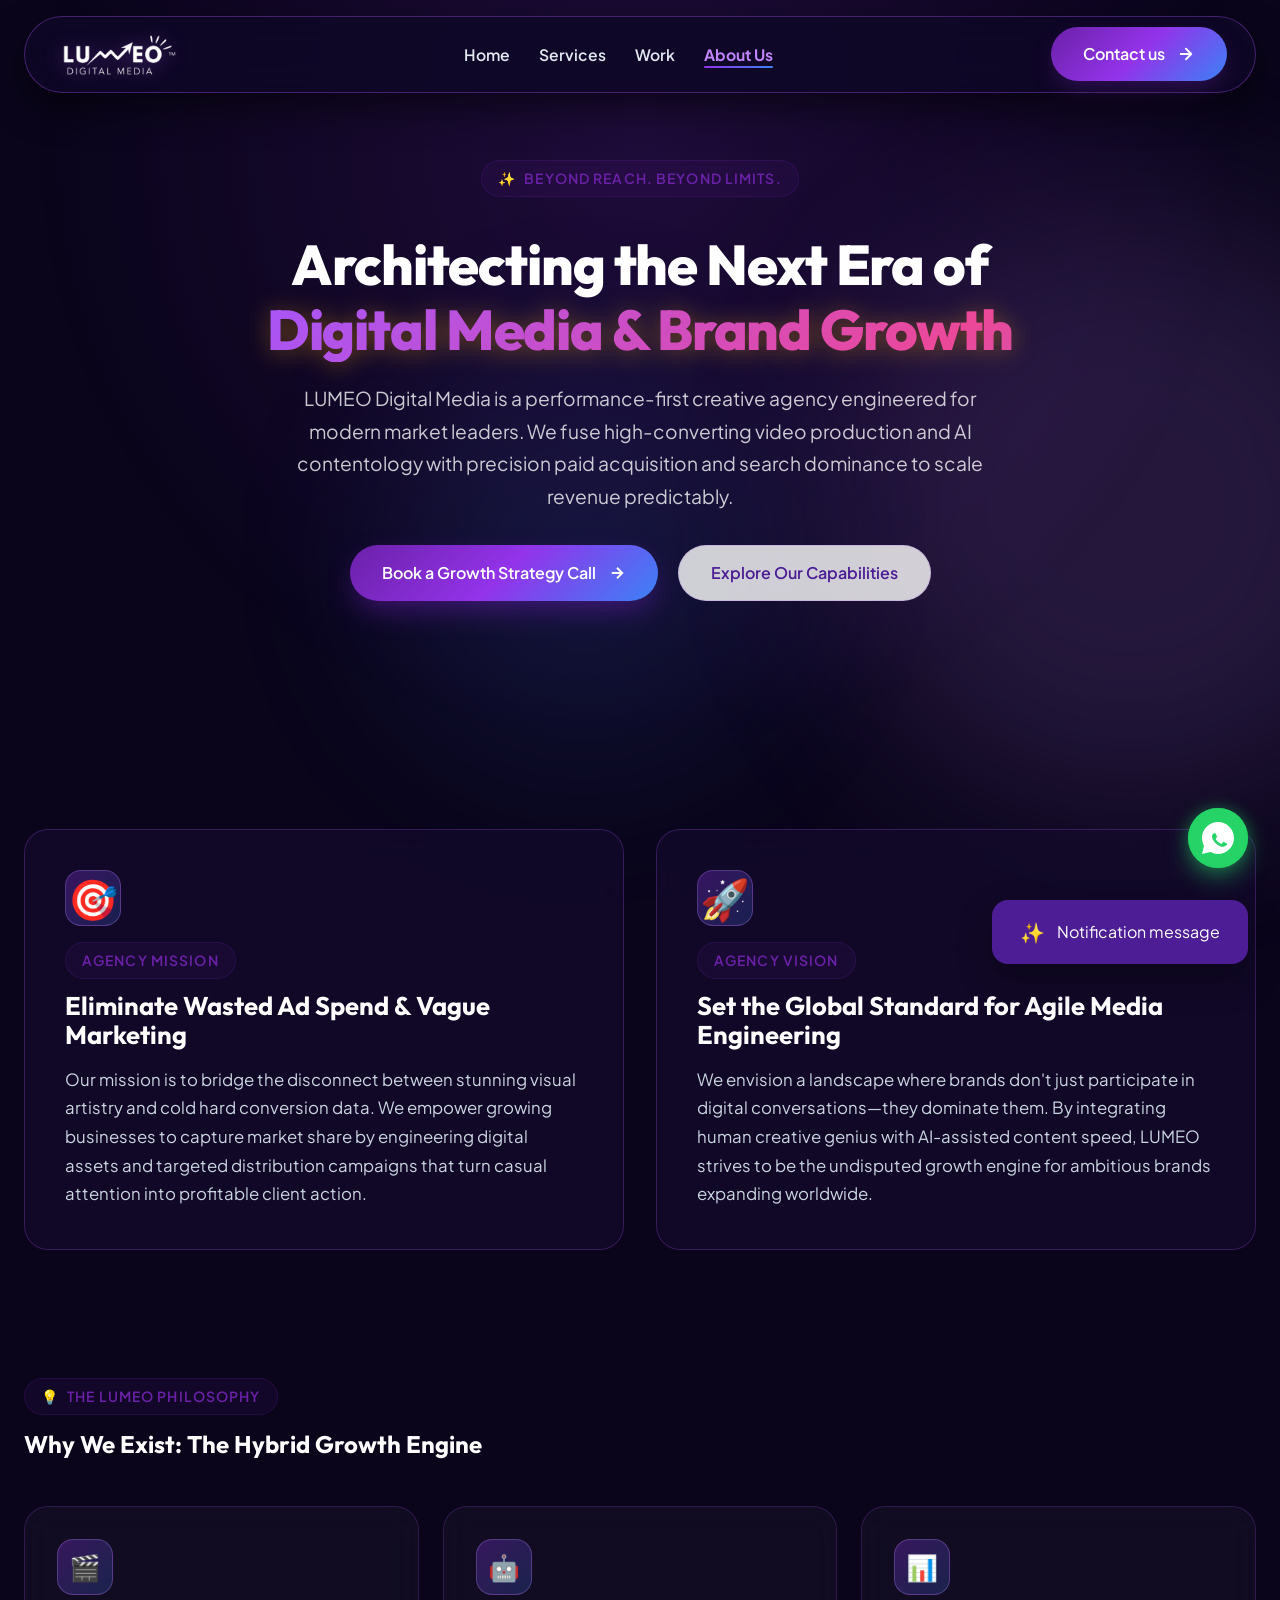
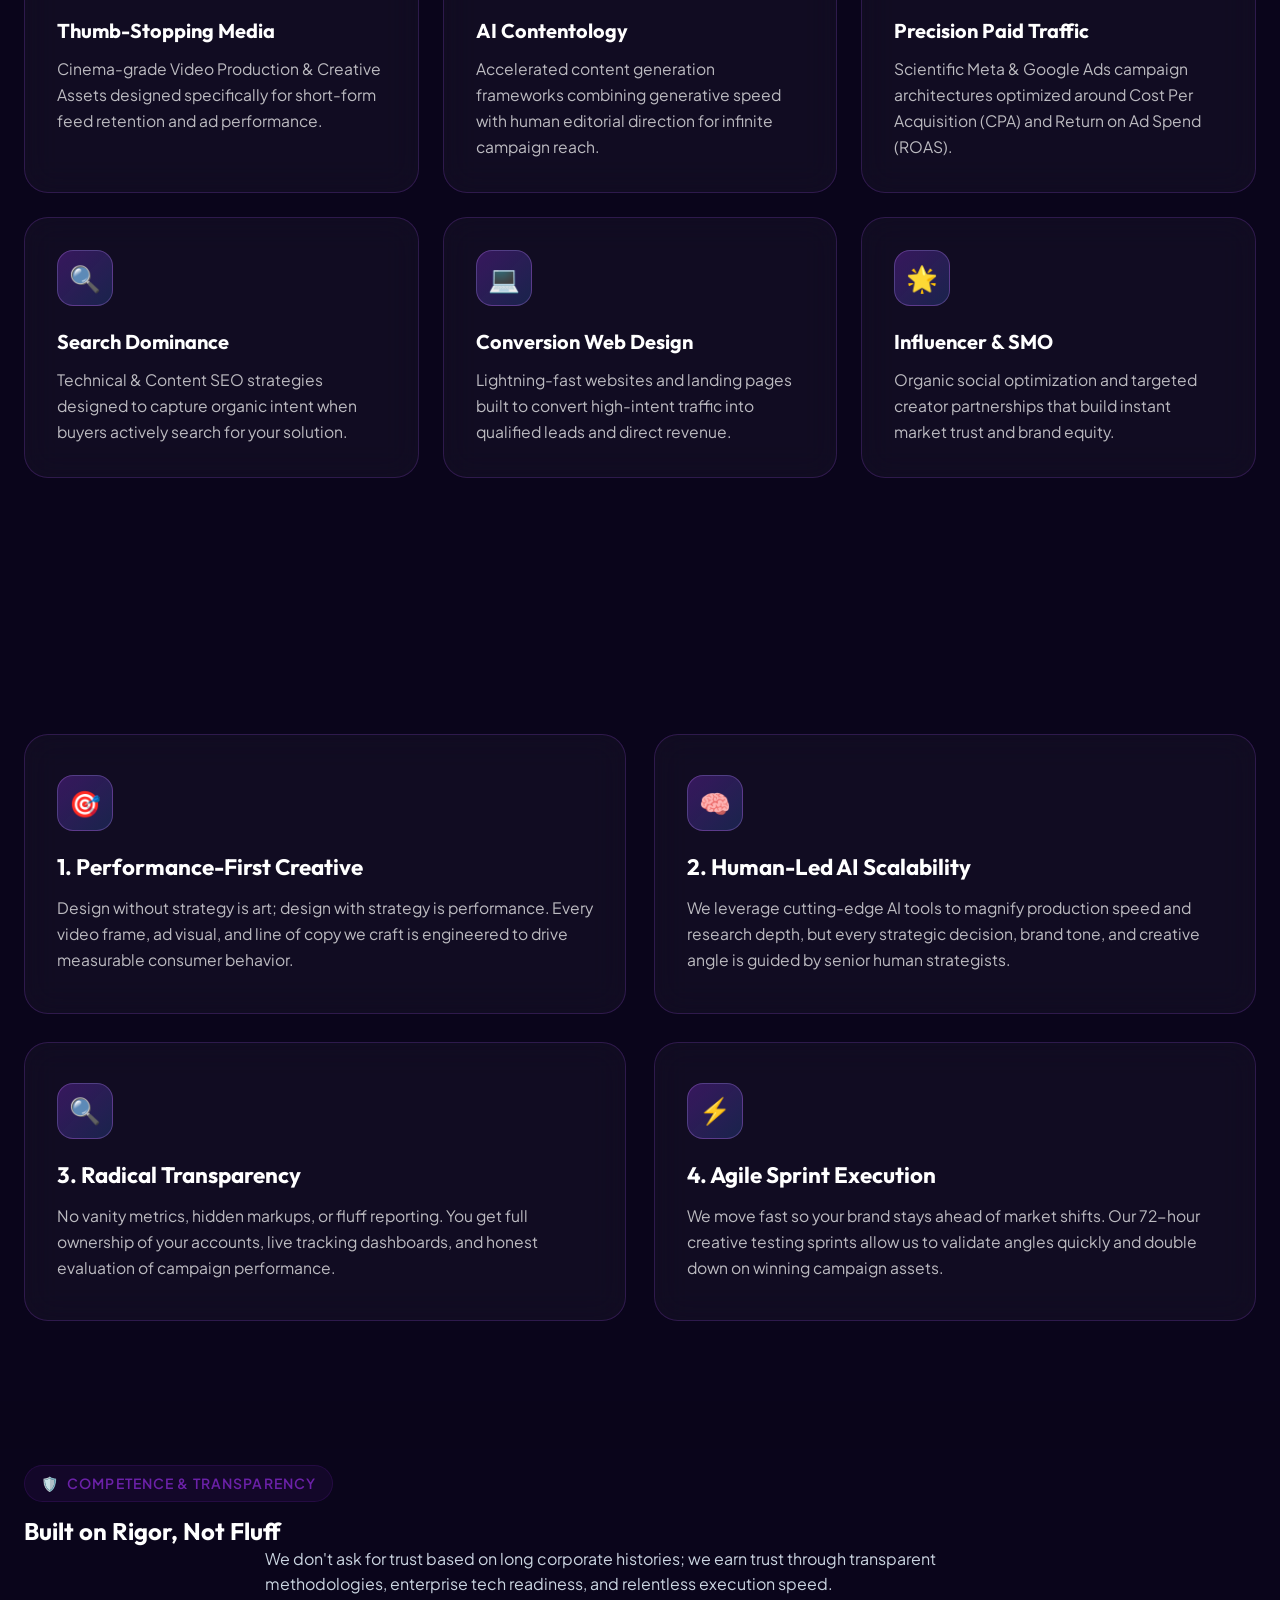
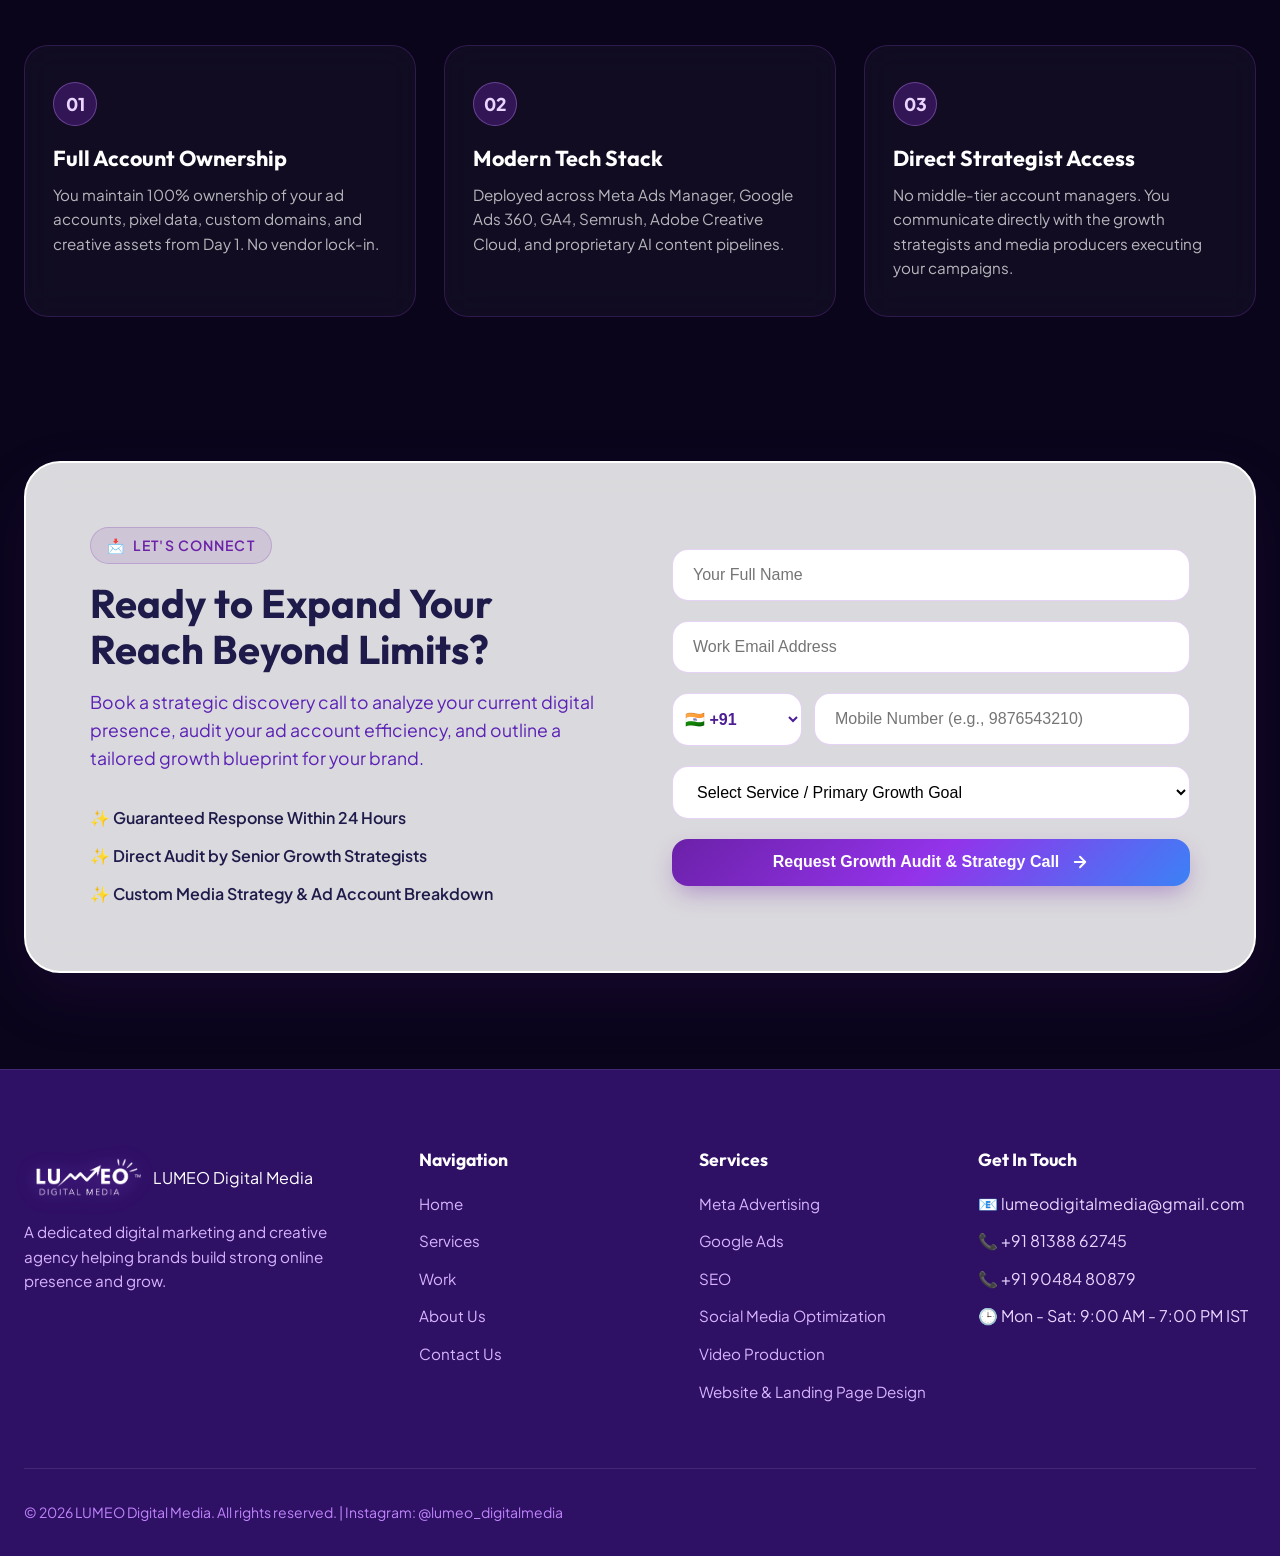
==== commit 368ba8bb: "index page: removed philosphy, location and time in footer ; services page - ai contentology feature" ====
--- a/about-us.html
+++ b/about-us.html
@@ -400,11 +400,11 @@
         <div class="footer-col">
           <h4>Get In Touch</h4>
           <ul class="footer-links">
-            <li>📍 Pattambi, Kerala, India</li>
+            <!-- <li>📍 Pattambi, Kerala, India</li> -->
             <li>📧 lumeodigitalmedia@gmail.com</li>
             <li>📞 +91 81388 62745</li>
             <li>📞 +91 90484 80879</li>
-            <li>🕒 Mon - Fri: 8:00 AM - 6:00 PM EST</li>
+            <li>🕒 Mon - Sat: 9:00 AM - 7:00 PM IST</li>
           </ul>
         </div>
 
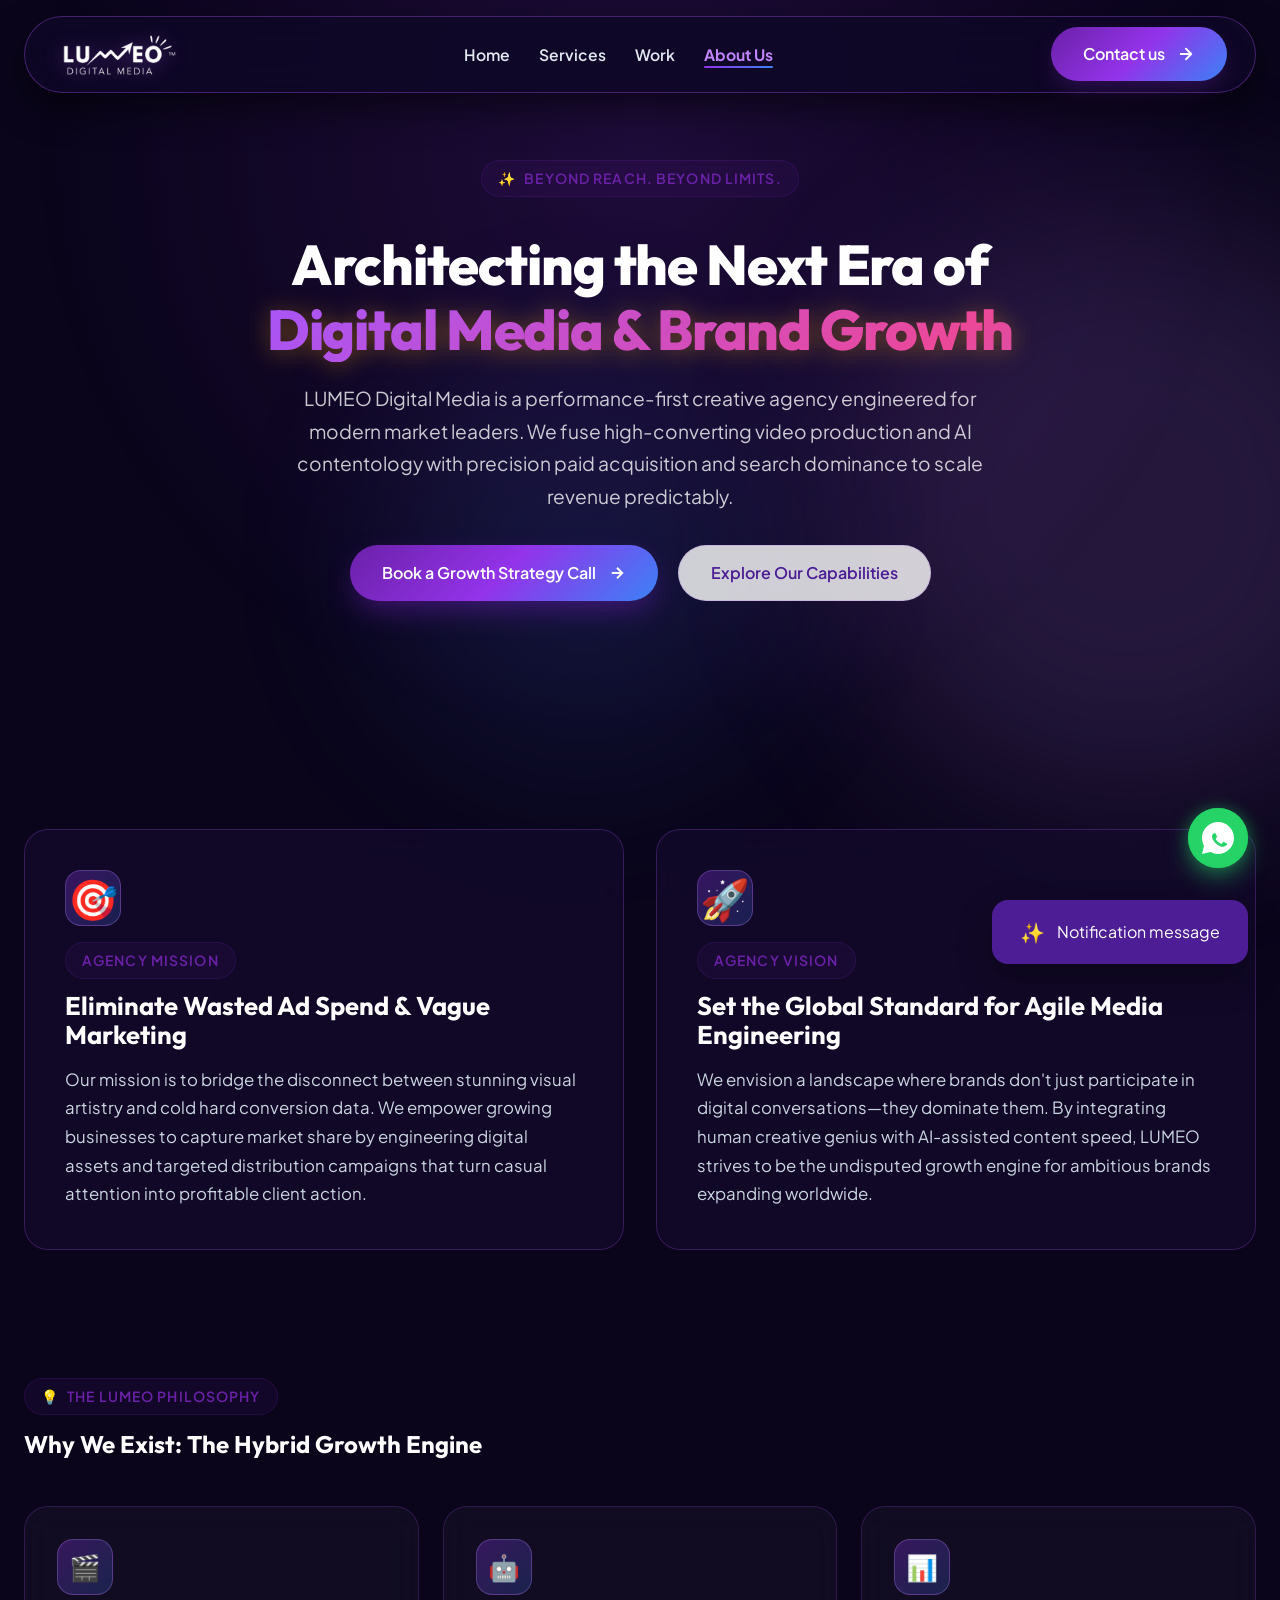
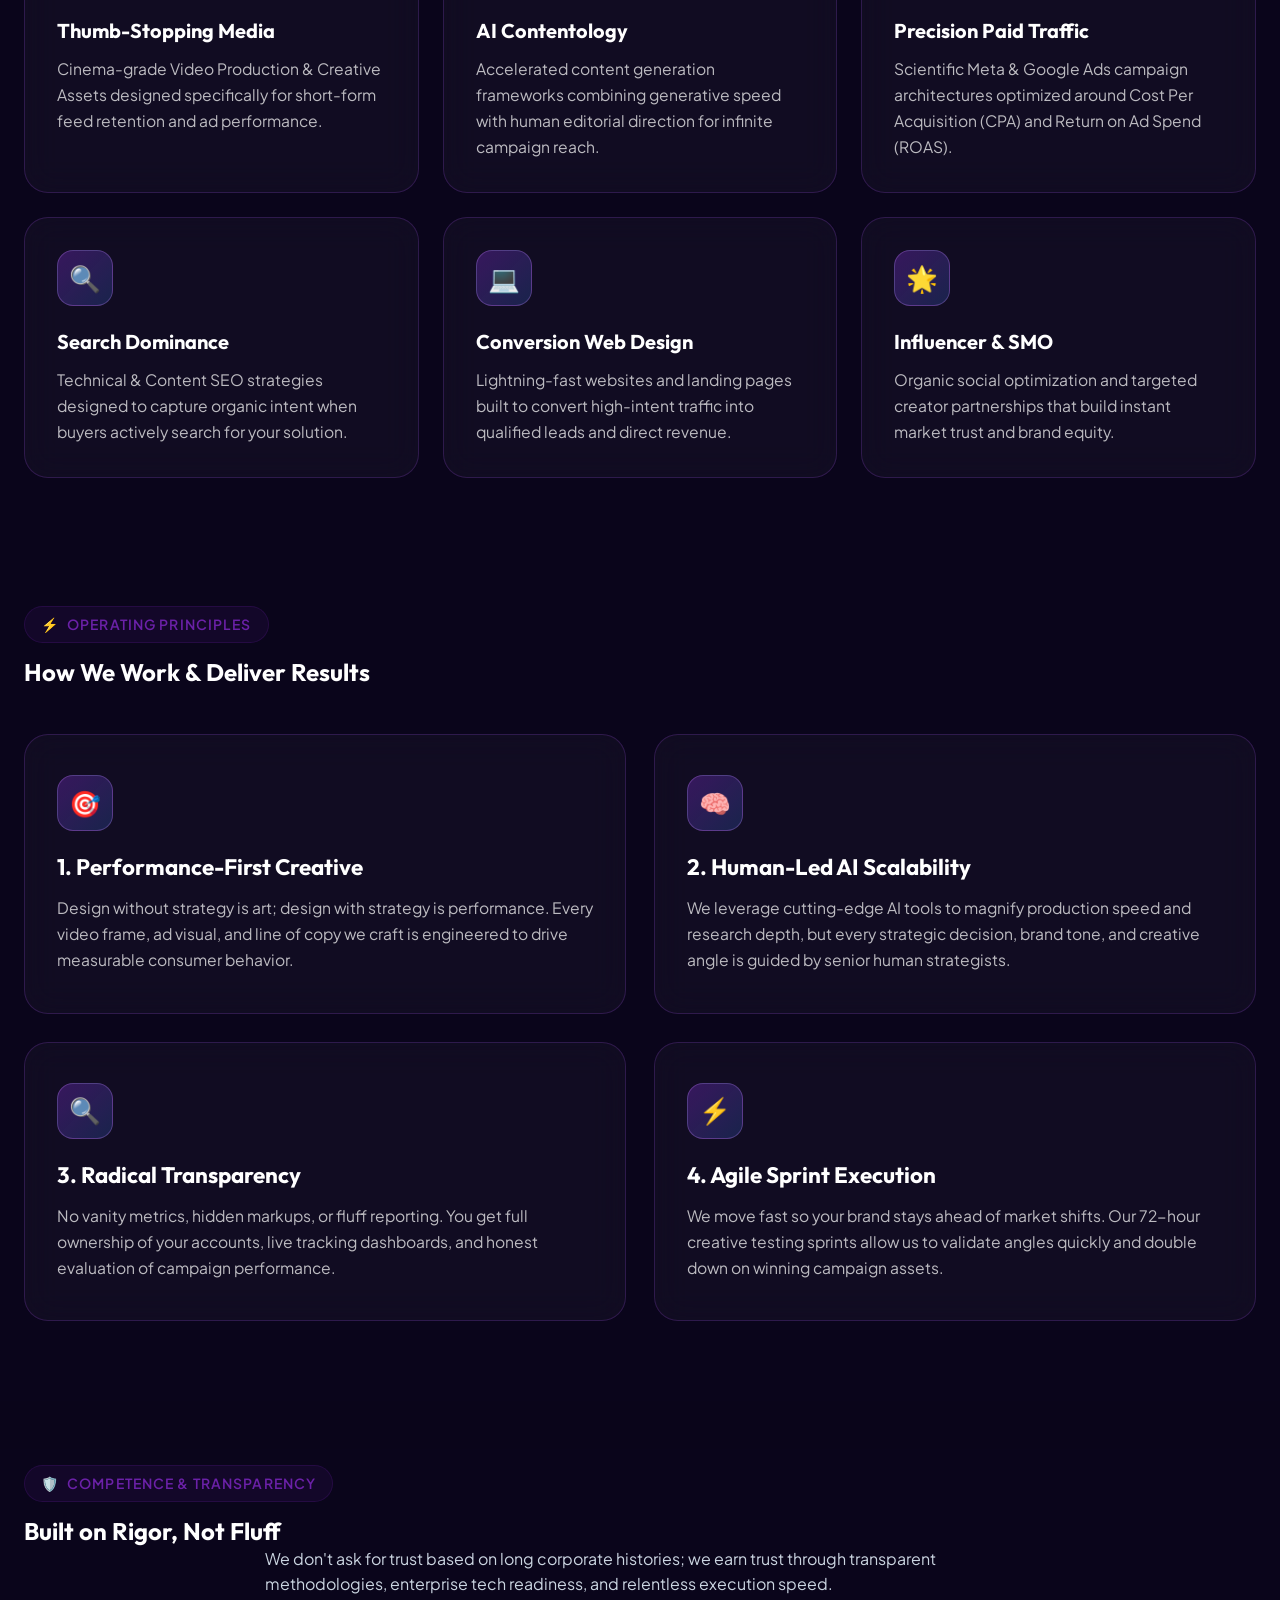
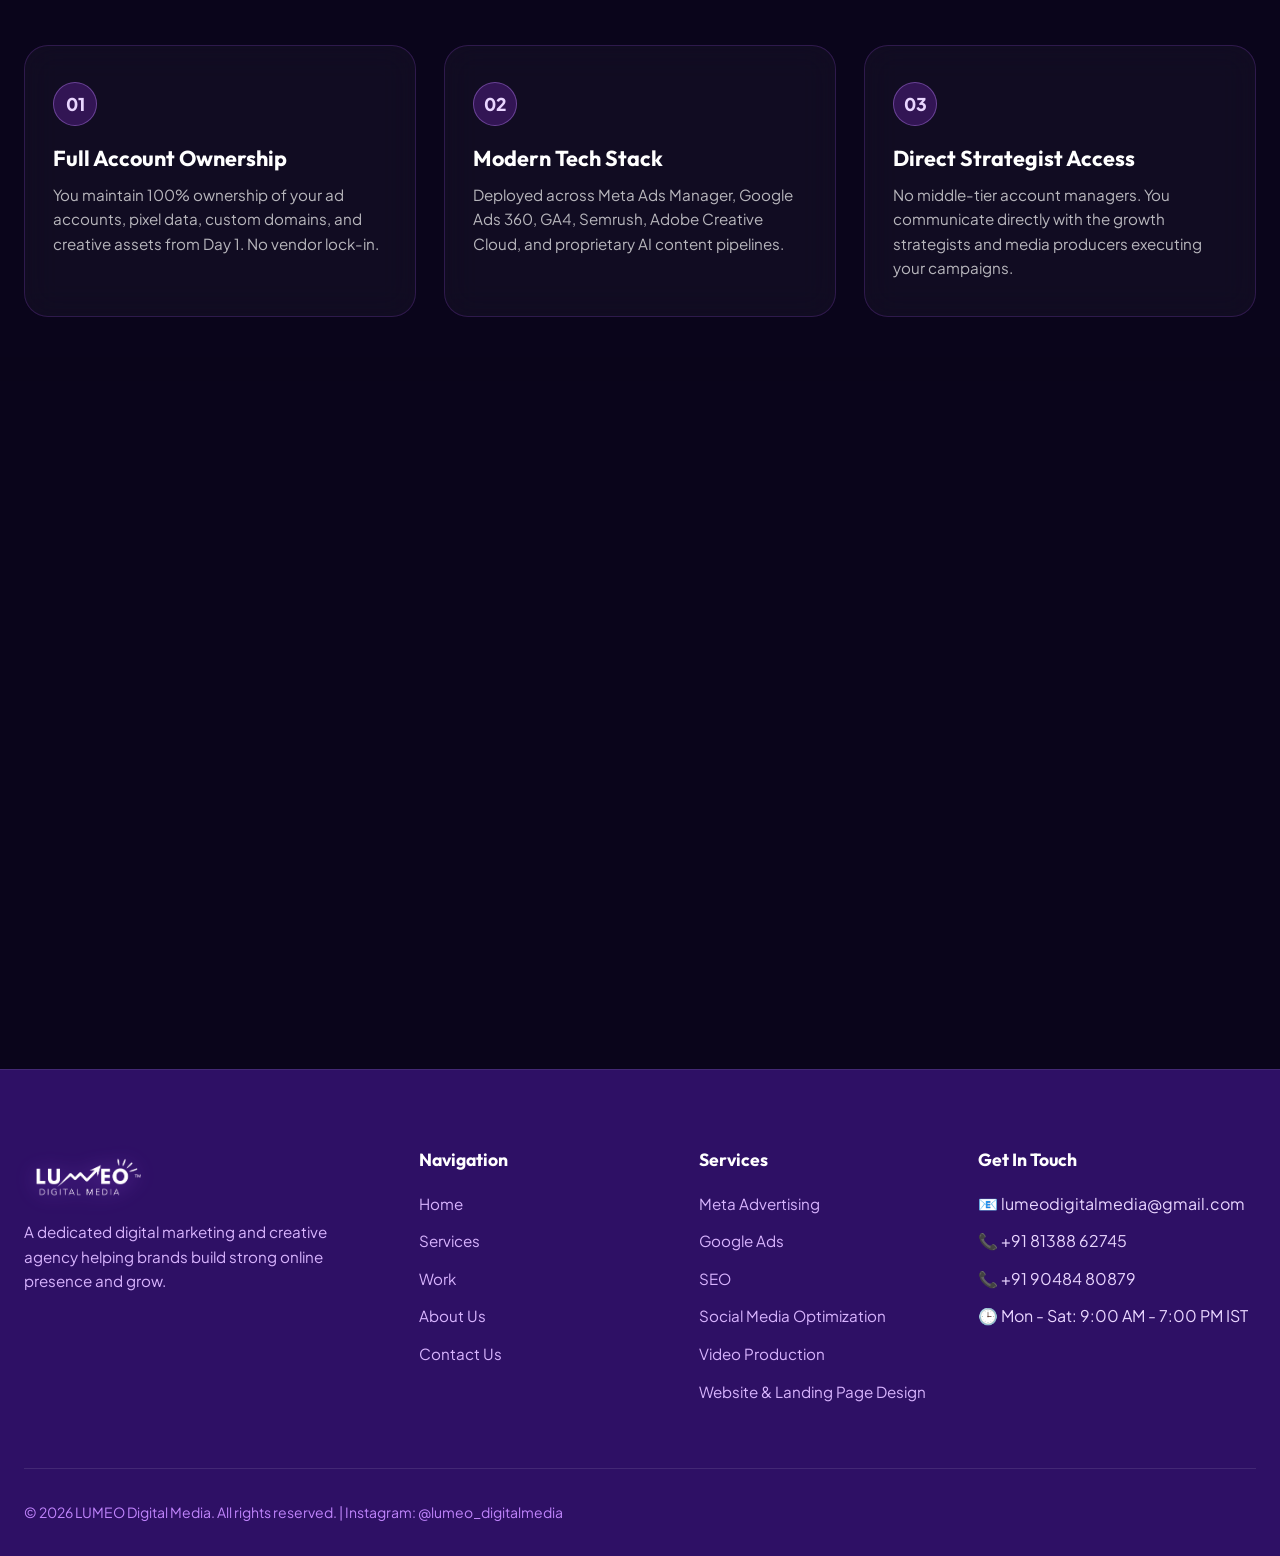
==== commit 9853cf15: "removed the title label from footer" ====
--- a/about-us.html
+++ b/about-us.html
@@ -369,7 +369,7 @@
         <div class="footer-brand">
           <a href="index.html" class="brand-logo">
             <img src="assets/logo.png" alt="LUMEO Digital Media Logo">
-            <div class="brand-title">LUMEO <span>Digital Media</span></div>
+            <!-- <div class="brand-title">LUMEO <span>Digital Media</span></div> -->
           </a>
           <p>A dedicated digital marketing and creative agency helping brands build strong online presence and grow.</p>
         </div>
--- a/css/styles.css
+++ b/css/styles.css
@@ -3574,6 +3574,7 @@
   display: grid;
   grid-template-columns: repeat(2, 1fr);
   gap: 2.5rem;
+  align-items: start;
 }
 
 .work-card {
@@ -3588,6 +3589,19 @@
   flex-direction: column;
   transition: all 0.4s cubic-bezier(0.16, 1, 0.3, 1);
   box-shadow: 0 25px 60px rgba(0, 0, 0, 0.5);
+}
+
+.work-card-video {
+  align-self: start;
+  height: fit-content;
+}
+
+/* Centered Samanwaya Ad Video Feature Card */
+[data-id="work-video-3"] {
+  grid-column: 1 / -1;
+  justify-self: center;
+  max-width: 680px;
+  width: 100%;
 }
 
 .work-card:hover {
@@ -3620,7 +3634,7 @@
 
 .work-card-video .work-media-container {
   aspect-ratio: 16 / 9;
-  height: 380px;
+  height: auto;
 }
 
 .work-media-img {
@@ -3715,6 +3729,16 @@
   height: 100%;
   object-fit: cover;
   display: block;
+  border-radius: 20px;
+}
+
+.work-iframe-element {
+  position: absolute;
+  top: 0;
+  left: 0;
+  width: 100%;
+  height: 100%;
+  border: 0;
   border-radius: 20px;
 }
 
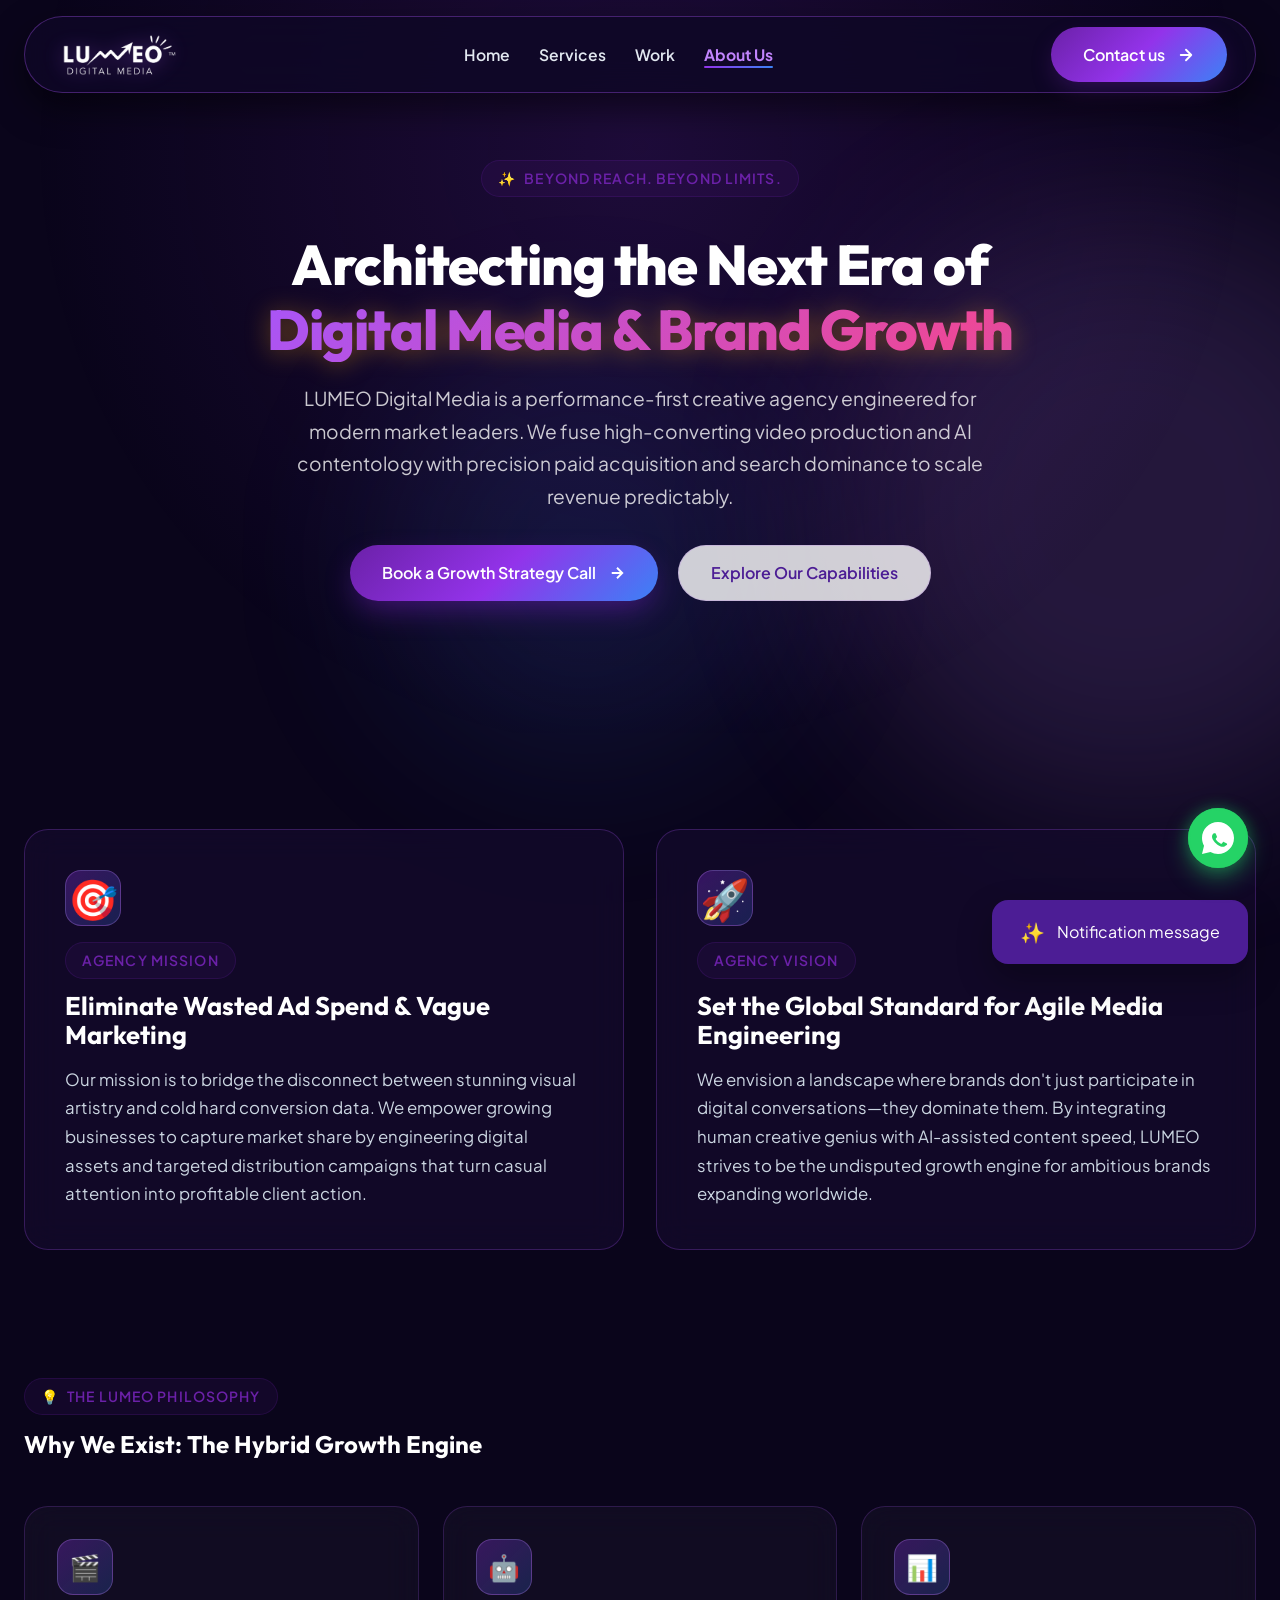
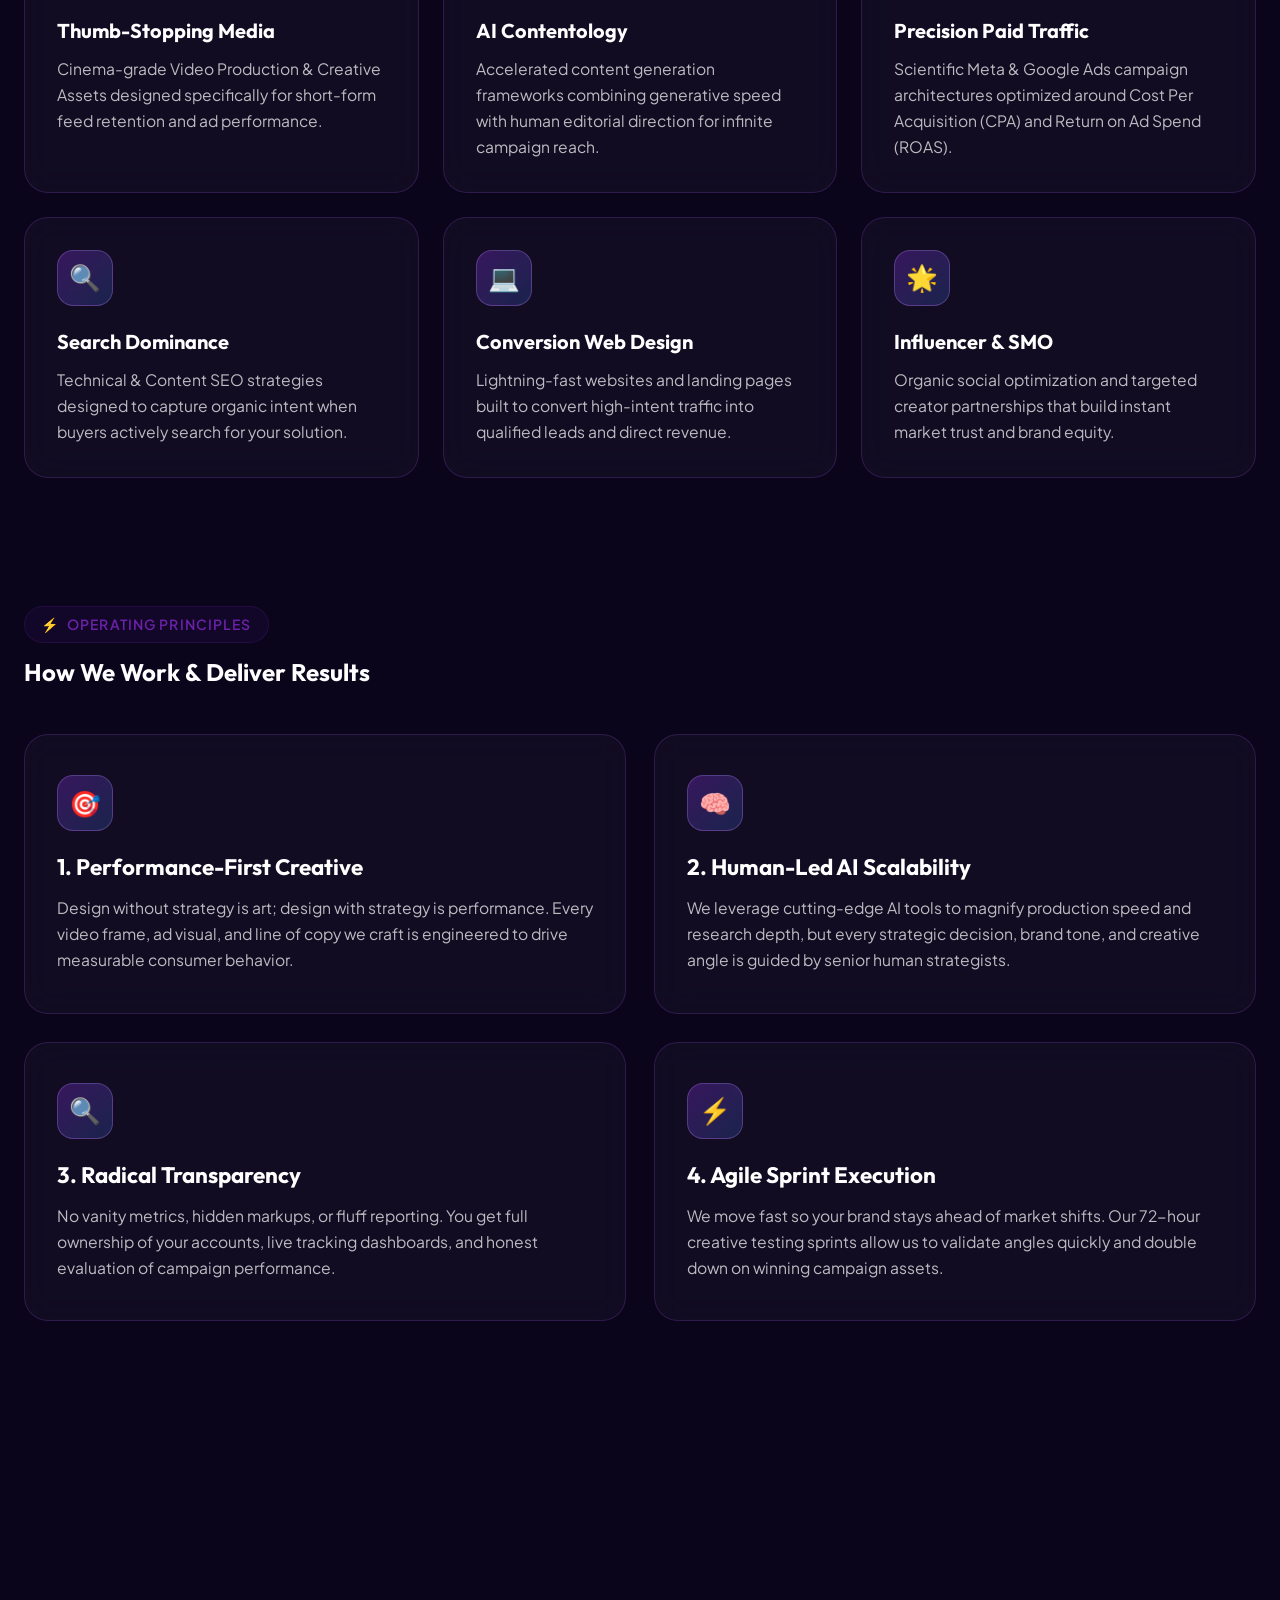
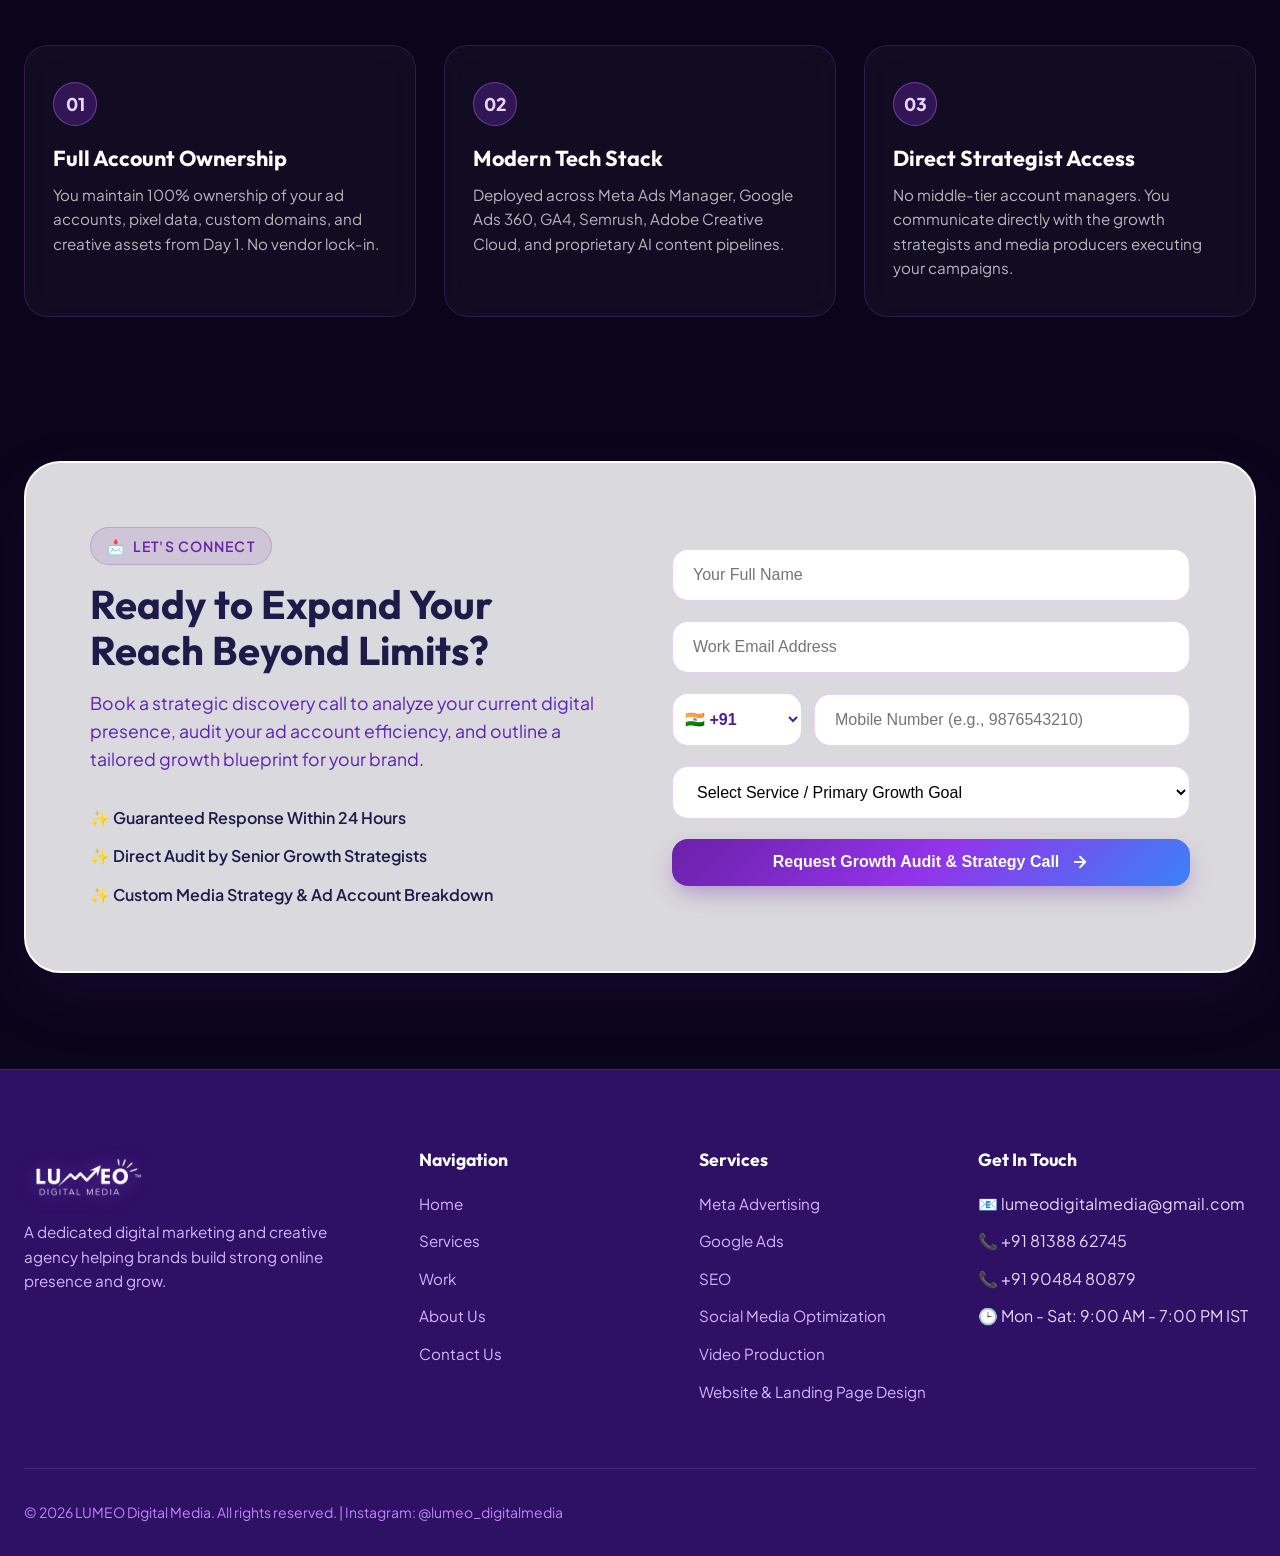
==== commit 64bba8c9: "optimized mobile performance" ====
--- a/about-us.html
+++ b/about-us.html
@@ -4,6 +4,11 @@
 <head>
   <meta charset="UTF-8">
   <meta name="viewport" content="width=device-width, initial-scale=1.0">
+
+  <!-- Preconnect to Google Fonts early -->
+  <link rel="preconnect" href="https://fonts.googleapis.com">
+  <link rel="preconnect" href="https://fonts.gstatic.com" crossorigin>
+
   <title>About Us | LUMEO Digital Media - Creative & Digital Growth Partner</title>
   <meta name="description"
     content="Learn about LUMEO Digital Media. We are a performance-first creative agency fusing AI Contentology, high-converting video production, paid traffic, and web design for ambitious brands.">
@@ -15,18 +20,26 @@
     content="Beyond Reach, Beyond Limits. Learn how LUMEO Digital Media combines performance marketing, AI contentology, and video production to drive measurable business expansion.">
   <meta property="og:type" content="website">
 
-  <!-- Google Fonts -->
-  <link rel="preconnect" href="https://fonts.googleapis.com">
-  <link rel="preconnect" href="https://fonts.gstatic.com" crossorigin>
+  <!-- Google Fonts (Non-Render-Blocking with display=swap) -->
+  <link rel="preload" as="style"
+    href="https://fonts.googleapis.com/css2?family=Outfit:wght@400;500;600;700;800;900&family=Plus+Jakarta+Sans:wght@400;500;600;700;800&display=swap">
   <link
     href="https://fonts.googleapis.com/css2?family=Outfit:wght@400;500;600;700;800;900&family=Plus+Jakarta+Sans:wght@400;500;600;700;800&display=swap"
-    rel="stylesheet">
+    rel="stylesheet" media="print" onload="this.media='all'">
+  <noscript>
+    <link
+      href="https://fonts.googleapis.com/css2?family=Outfit:wght@400;500;600;700;800;900&family=Plus+Jakarta+Sans:wght@400;500;600;700;800&display=swap"
+      rel="stylesheet">
+  </noscript>
 
   <!-- Favicon / Logo -->
   <link rel="icon" type="image/png" href="assets/logo.png">
 
   <!-- Stylesheet -->
   <link rel="stylesheet" href="css/styles.css">
+
+  <!-- Deferred JavaScript -->
+  <script src="js/script.js" defer></script>
 </head>
 
 <body>
@@ -41,7 +54,8 @@
     <div class="container">
       <div class="nav-container">
         <a href="index.html" class="brand-logo" id="mainBrandLogo">
-          <img src="new logo/Lumeo_Digital_Logo_Header_transparent.png" alt="LUMEO Digital Media Logo" id="navLogoImg">
+          <img src="new logo/Lumeo_Digital_Logo_Header_transparent.png" alt="LUMEO Digital Media Logo" id="navLogoImg"
+            width="1400" height="567" decoding="async">
         </a>
 
         <ul class="nav-links" id="navLinks">
@@ -368,7 +382,8 @@
 
         <div class="footer-brand">
           <a href="index.html" class="brand-logo">
-            <img src="assets/logo.png" alt="LUMEO Digital Media Logo">
+            <img src="assets/logo.png" alt="LUMEO Digital Media Logo" width="1200" height="504" loading="lazy"
+              decoding="async">
             <!-- <div class="brand-title">LUMEO <span>Digital Media</span></div> -->
           </a>
           <p>A dedicated digital marketing and creative agency helping brands build strong online presence and grow.</p>
@@ -432,9 +447,6 @@
         d="M16 0C7.163 0 0 7.163 0 16c0 2.825.738 5.48 2.025 7.775L0 32l8.425-2.025A15.936 15.936 0 0 0 16 32c8.837 0 16-7.163 16-16S24.837 0 16 0zm8.306 22.869c-.35.981-1.744 1.8-2.4 1.913-.612.106-1.4.15-2.256-.125-.519-.169-1.188-.413-2.044-.781-3.6-1.556-5.944-5.213-6.125-5.456-.181-.244-1.469-1.956-1.469-3.731 0-1.775.925-2.65 1.256-3.006.331-.356.725-.444.969-.444.244 0 .488.006.7.012.225.006.525-.088.819.619.3.706 1.025 2.5 1.119 2.688.094.188.156.413.031.662-.125.25-.188.406-.375.625-.188.219-.394.488-.563.656-.188.188-.381.394-.163.769.219.375.969 1.6 2.081 2.594 1.431 1.275 2.638 1.669 3.013 1.856.375.188.594.156.813-.094.219-.25.938-1.094 1.188-1.469.25-.375.5-.313.844-.188.344.125 2.188 1.031 2.563 1.219.375.188.625.281.719.438.094.156.094.906-.256 1.887z" />
     </svg>
   </a>
-
-  <!-- JavaScript -->
-  <script src="js/script.js"></script>
 </body>
 
 </html>
--- a/css/styles.css
+++ b/css/styles.css
@@ -1822,6 +1822,7 @@
   color: #FFFFFF;
   font-size: 1rem;
   outline: none;
+  text-overflow: ellipsis;
   transition: all 0.3s ease;
   box-shadow: 0 10px 30px rgba(0, 0, 0, 0.3);
 }
@@ -1889,6 +1890,7 @@
   transition: all 0.4s cubic-bezier(0.16, 1, 0.3, 1);
   box-shadow: 0 20px 50px rgba(0, 0, 0, 0.4);
   overflow: hidden;
+  scroll-margin-top: 100px;
 }
 
 .service-detail-card:hover {
@@ -2252,11 +2254,12 @@
   gap: 1rem;
 }
 
-border: 1px solid rgba(168, 85, 247, 0.25);
-font-size: 0.875rem;
-font-weight: 600;
-cursor: pointer;
-transition: var(--transition);
+.view-switch-btn {
+  border: 1px solid rgba(168, 85, 247, 0.25);
+  font-size: 0.875rem;
+  font-weight: 600;
+  cursor: pointer;
+  transition: var(--transition);
 }
 
 .view-switch-btn:hover {
@@ -4542,11 +4545,11 @@
 
 @keyframes logoMarqueeScroll {
   0% {
-    transform: translateX(0);
+    transform: translate3d(0, 0, 0);
   }
 
   100% {
-    transform: translateX(-50%);
+    transform: translate3d(-50%, 0, 0);
   }
 }
 
@@ -4561,7 +4564,7 @@
   display: flex;
   align-items: center;
   justify-content: center;
-  transition: all 0.4s cubic-bezier(0.175, 0.885, 0.32, 1.275);
+  transition: transform 0.4s cubic-bezier(0.175, 0.885, 0.32, 1.275), box-shadow 0.4s ease, border-color 0.4s ease;
   position: relative;
   overflow: hidden;
   box-shadow: 0 15px 35px -10px rgba(0, 0, 0, 0.65);
@@ -4645,10 +4648,22 @@
 }
 
 @media (max-width: 768px) {
+  .client-marquee-container {
+    mask-image: none;
+    -webkit-mask-image: none;
+  }
+
   .client-logo-card {
     width: 240px;
     height: 140px;
     padding: 1rem;
+    backdrop-filter: none;
+    -webkit-backdrop-filter: none;
+    box-shadow: 0 4px 12px rgba(0, 0, 0, 0.35);
+  }
+
+  .client-logo-card:hover {
+    box-shadow: 0 6px 16px rgba(0, 0, 0, 0.45);
   }
 
   .client-logo-img {
@@ -4842,12 +4857,127 @@
   }
 }
 
-/* 5. Services & Capabilities Layout */
+/* 5. Services & Capabilities Layout (Services Page & Home Services) */
 @media (max-width: 1024px) {
   .services-grid {
     grid-template-columns: repeat(2, 1fr);
     gap: 1.5rem;
   }
+
+  .services-detailed-grid {
+    grid-template-columns: 1fr;
+    gap: 2rem;
+  }
+
+  .service-detail-card {
+    padding: 2.25rem 1.75rem;
+  }
+
+  .process-timeline-grid {
+    grid-template-columns: repeat(2, 1fr);
+    gap: 1.5rem;
+  }
+}
+
+@media (max-width: 768px) {
+  .services-hero-section {
+    padding: 6.5rem 0 2.5rem;
+  }
+
+  .services-hero-title {
+    font-size: clamp(2rem, 6.5vw, 2.6rem);
+    letter-spacing: -0.01em;
+    margin-bottom: 1rem;
+  }
+
+  .services-hero-subtitle {
+    font-size: 1rem;
+    line-height: 1.6;
+    margin-bottom: 1.75rem;
+    padding: 0 0.5rem;
+  }
+
+  .services-toolbar-container {
+    gap: 1.1rem;
+    margin-top: 0.5rem;
+    width: 100%;
+  }
+
+  .services-search-wrapper {
+    max-width: 100%;
+  }
+
+  .services-search-wrapper input {
+    padding: 0.85rem 1rem 0.85rem 2.85rem;
+    font-size: 0.95rem;
+  }
+
+  .services-search-wrapper .search-icon {
+    left: 1rem;
+    font-size: 1rem;
+  }
+
+  .category-filter-tabs {
+    gap: 0.5rem;
+    width: 100%;
+    justify-content: center;
+  }
+
+  .filter-btn {
+    padding: 0.5rem 0.95rem;
+    font-size: 0.82rem;
+  }
+
+  .services-main-section {
+    padding: 2rem 0 4rem 0;
+  }
+
+  .service-detail-card {
+    padding: 1.85rem 1.35rem;
+    border-radius: 20px;
+    scroll-margin-top: 80px;
+  }
+
+  .service-detail-card h3 {
+    font-size: 1.55rem;
+  }
+
+  .service-tagline {
+    font-size: 0.92rem;
+    margin-bottom: 1rem;
+  }
+
+  .service-icon-box {
+    width: 48px;
+    height: 48px;
+    font-size: 1.45rem;
+    border-radius: 12px;
+  }
+
+  .service-cat-pill {
+    padding: 0.25rem 0.75rem;
+    font-size: 0.72rem;
+  }
+
+  .service-overview-block p {
+    font-size: 0.9rem;
+    line-height: 1.6;
+    margin-bottom: 1.25rem;
+  }
+
+  .service-highlights-grid {
+    padding: 1rem 0.85rem;
+    gap: 0.55rem;
+    margin-bottom: 1.25rem;
+  }
+
+  .highlight-item {
+    font-size: 0.86rem;
+  }
+
+  .services-process-section {
+    padding: 4rem 0;
+  }
 }
 
 @media (max-width: 640px) {
@@ -4855,13 +4985,180 @@
     grid-template-columns: 1fr;
   }
 
-  .services-search-wrapper {
-    max-width: 100%;
-  }
-
-  .services-filter-bar {
-    flex-wrap: wrap;
+  .services-detailed-grid {
+    gap: 1.5rem;
+  }
+
+  .service-process-strip {
+    padding: 0.45rem 0.75rem;
+    gap: 0.35rem;
+    margin-bottom: 1.25rem;
+    overflow-x: auto;
+    -webkit-overflow-scrolling: touch;
+    scrollbar-width: none;
+  }
+
+  .service-process-strip::-webkit-scrollbar {
+    display: none;
+  }
+
+  .process-step {
+    font-size: 0.74rem;
+    white-space: nowrap;
+    flex-shrink: 0;
+    gap: 0.35rem;
+  }
+
+  .process-step span {
+    width: 18px;
+    height: 18px;
+    font-size: 0.65rem;
+  }
+
+  .process-arrow {
+    font-size: 0.75rem;
+    flex-shrink: 0;
+  }
+
+  .service-accordion-content.open {
+    max-height: 650px;
+  }
+
+  .accordion-inner {
+    padding: 1rem 0.85rem;
+    font-size: 0.82rem;
+    gap: 0.65rem;
+  }
+
+  .process-timeline-grid {
+    grid-template-columns: 1fr;
+    gap: 1rem;
+    margin-top: 1.75rem;
+  }
+
+  .process-card {
+    padding: 1.5rem 1.25rem;
+    border-radius: var(--radius-md);
+  }
+
+  .process-num {
+    font-size: 1.8rem;
+    margin-bottom: 0.4rem;
+  }
+
+  .process-card h4 {
+    font-size: 1.1rem;
+    margin-bottom: 0.4rem;
+  }
+
+  .process-card p {
+    font-size: 0.86rem;
+    line-height: 1.55;
+  }
+
+  .service-modal-overlay {
+    padding: 1rem;
+  }
+
+  .service-modal-card {
+    padding: 1.75rem 1.25rem;
+    border-radius: 20px;
+    max-height: 90vh;
+    overflow-y: auto;
+  }
+
+  .service-modal-card .modal-header h3 {
+    font-size: 1.35rem;
+  }
+
+  .service-modal-card .modal-header p {
+    font-size: 0.85rem;
+  }
+
+  .modal-close-btn {
+    top: 0.85rem;
+    right: 0.85rem;
+    width: 38px;
+    height: 38px;
+    font-size: 1.5rem;
+  }
+}
+
+@media (max-width: 540px) {
+  .service-detail-card {
+    padding: 1.4rem 1.1rem;
+    border-radius: 18px;
+  }
+
+  .service-detail-card h3 {
+    font-size: 1.32rem;
+  }
+
+  .service-tagline {
+    font-size: 0.88rem;
+  }
+
+  .service-icon-box {
+    width: 44px;
+    height: 44px;
+    font-size: 1.35rem;
+    border-radius: 12px;
+  }
+
+  .card-footer-actions {
+    flex-direction: column;
+    gap: 0.65rem;
+    align-items: stretch;
+    padding-top: 1rem;
+    margin-top: 0.75rem;
+  }
+
+  .card-footer-actions .btn {
+    width: 100%;
     justify-content: center;
+    padding: 0.75rem 1rem;
+    font-size: 0.88rem;
+  }
+}
+
+@media (max-width: 480px) {
+  .services-hero-section {
+    padding: 5.75rem 0 2rem;
+  }
+
+  .services-hero-title {
+    font-size: 1.85rem;
+  }
+
+  .services-hero-subtitle {
+    font-size: 0.88rem;
+    margin-bottom: 1.25rem;
+  }
+
+  .category-filter-tabs {
+    gap: 0.4rem;
+  }
+
+  .filter-btn {
+    padding: 0.45rem 0.75rem;
+    font-size: 0.76rem;
+    flex-grow: 1;
+    text-align: center;
+  }
+
+  .card-sparkle {
+    display: none;
+  }
+}
+
+@media (hover: none) and (pointer: coarse) {
+  .service-detail-card:hover {
+    transform: none;
+    box-shadow: 0 20px 50px rgba(0, 0, 0, 0.4);
+  }
+
+  .service-detail-card:active {
+    transform: scale(0.99);
   }
 }
 
@@ -5139,6 +5436,7 @@
 .reveal-element.revealed {
   opacity: 1;
   transform: translate3d(0, 0, 0) scale(1);
+  will-change: auto;
 }
 
 .reveal-scale {
@@ -5210,7 +5508,6 @@
   position: relative;
   overflow: hidden;
   transition: transform 0.45s cubic-bezier(0.16, 1, 0.3, 1), box-shadow 0.45s cubic-bezier(0.16, 1, 0.3, 1), border-color 0.4s ease;
-  will-change: transform, box-shadow;
 }
 
 /* Mouse-tracking Radial Spotlight Layer inside Cards */
@@ -5271,7 +5568,6 @@
 .quote-nav-btn {
   position: relative;
   overflow: hidden;
-  will-change: transform;
   transition: transform 0.25s cubic-bezier(0.16, 1, 0.3, 1), box-shadow 0.35s ease, border-color 0.35s ease, background 0.35s ease;
 }
 
@@ -5288,7 +5584,7 @@
   height: 200%;
   background: linear-gradient(60deg, transparent 30%, rgba(255, 255, 255, 0.38) 50%, transparent 70%);
   transform: rotate(30deg);
-  transition: all 0.75s cubic-bezier(0.16, 1, 0.3, 1);
+  transition: left 0.75s cubic-bezier(0.16, 1, 0.3, 1);
   pointer-events: none;
 }
 
@@ -5325,7 +5621,6 @@
 .brand-logo img,
 .quote-author-avatar img {
   transition: transform 0.6s cubic-bezier(0.16, 1, 0.3, 1), filter 0.6s ease;
-  will-change: transform;
 }
 
 .work-card:hover .work-media-container img,
@@ -5368,7 +5663,50 @@
   width: 100%;
 }
 
-/* 10. Accessibility & Reduced Motion Preferences */
+/* 10. Mobile GPU & 60 FPS Scroll Performance Optimizations */
+@media (max-width: 768px) {
+  body,
+  .hero {
+    background-attachment: scroll;
+  }
+
+  /* Reduce full-viewport filter blur rasterization cost on mid-tier mobile GPUs */
+  .bg-ambient-blob {
+    filter: blur(45px);
+    animation: none !important;
+    will-change: auto;
+  }
+
+  .hero-bg-glow {
+    filter: blur(45px);
+  }
+
+  .nav-container {
+    backdrop-filter: blur(12px);
+    -webkit-backdrop-filter: blur(12px);
+    box-shadow: 0 8px 20px rgba(0, 0, 0, 0.4);
+  }
+
+  .service-card,
+  .service-detail-card,
+  .work-card,
+  .quote-card,
+  .cta-card,
+  .process-card,
+  .why-card,
+  .value-card,
+  .feature-card {
+    backdrop-filter: blur(10px);
+    -webkit-backdrop-filter: blur(10px);
+    box-shadow: 0 8px 20px rgba(0, 0, 0, 0.35);
+  }
+
+  .astronaut-img {
+    filter: drop-shadow(0 0 18px rgba(168, 85, 247, 0.65)) contrast(1.12) brightness(1.06);
+  }
+}
+
+/* 11. Accessibility & Reduced Motion Preferences */
 @media (prefers-reduced-motion: reduce) {
 
   *,
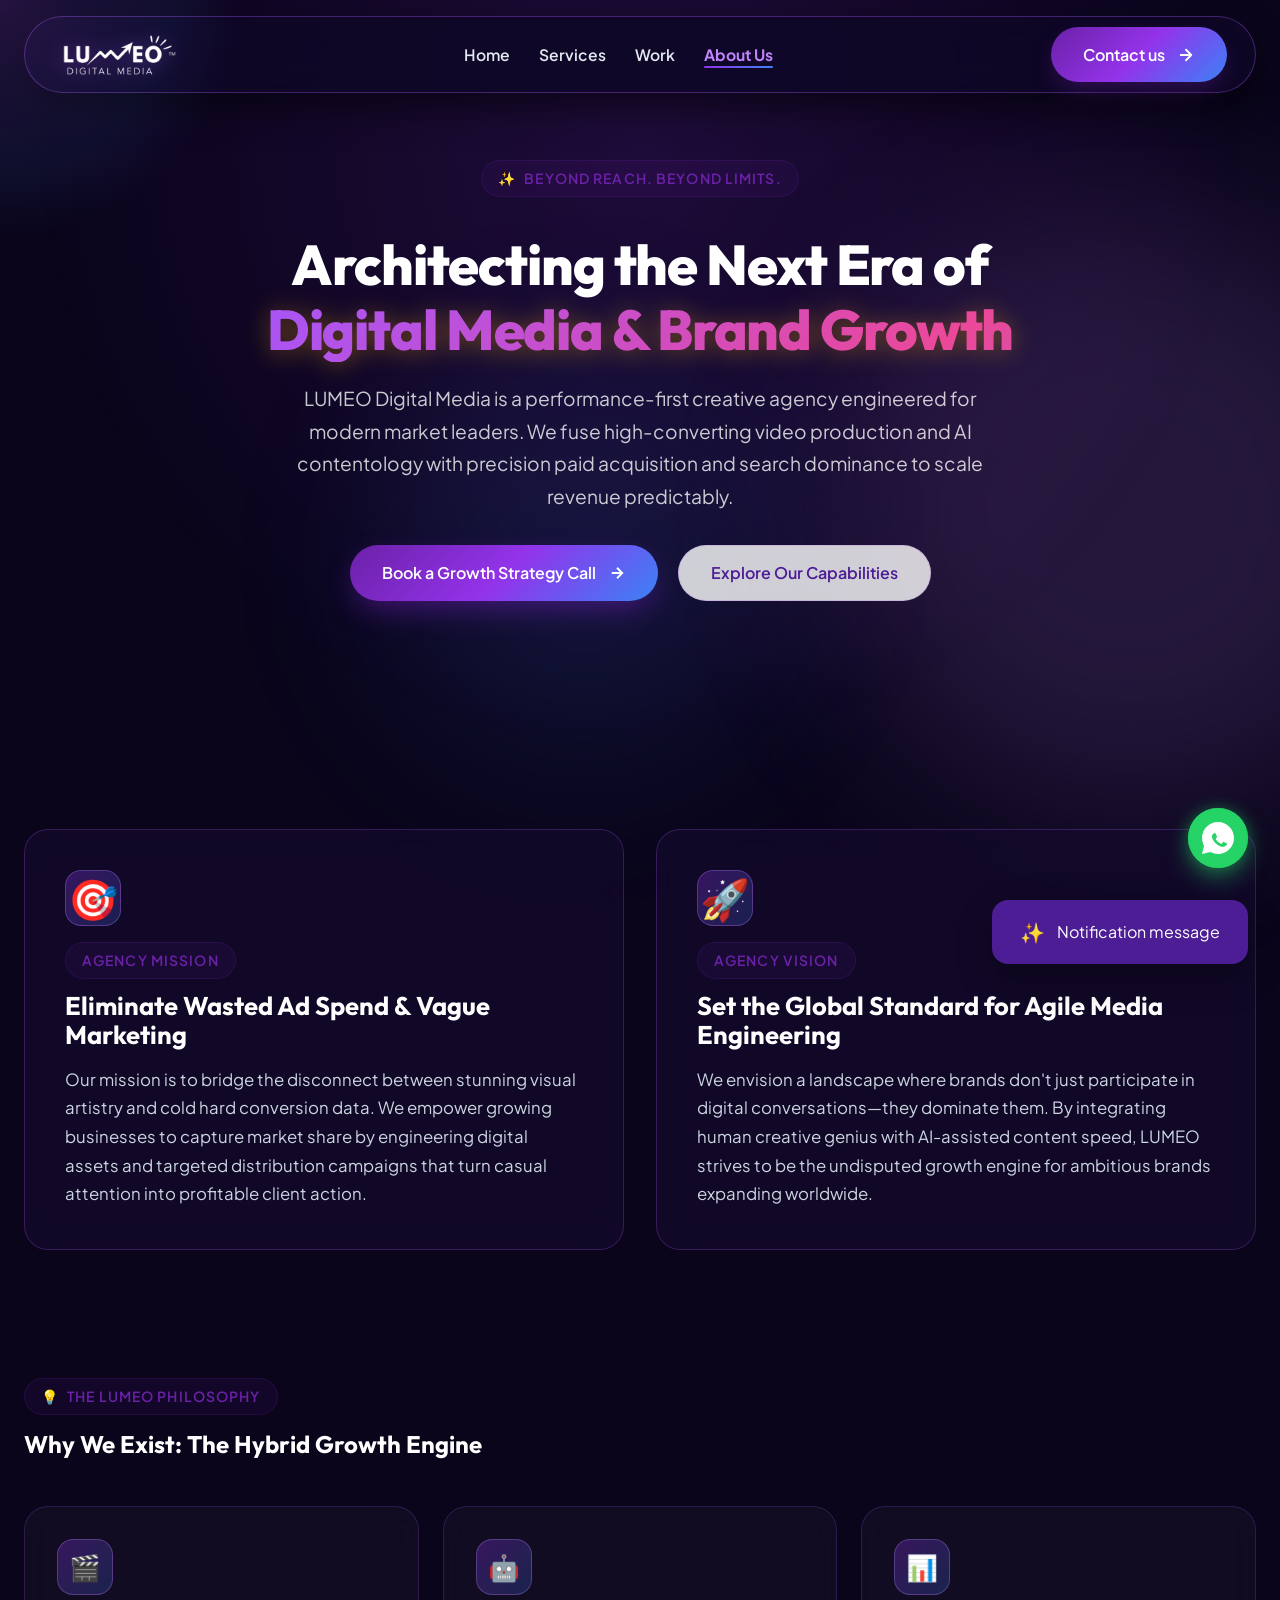
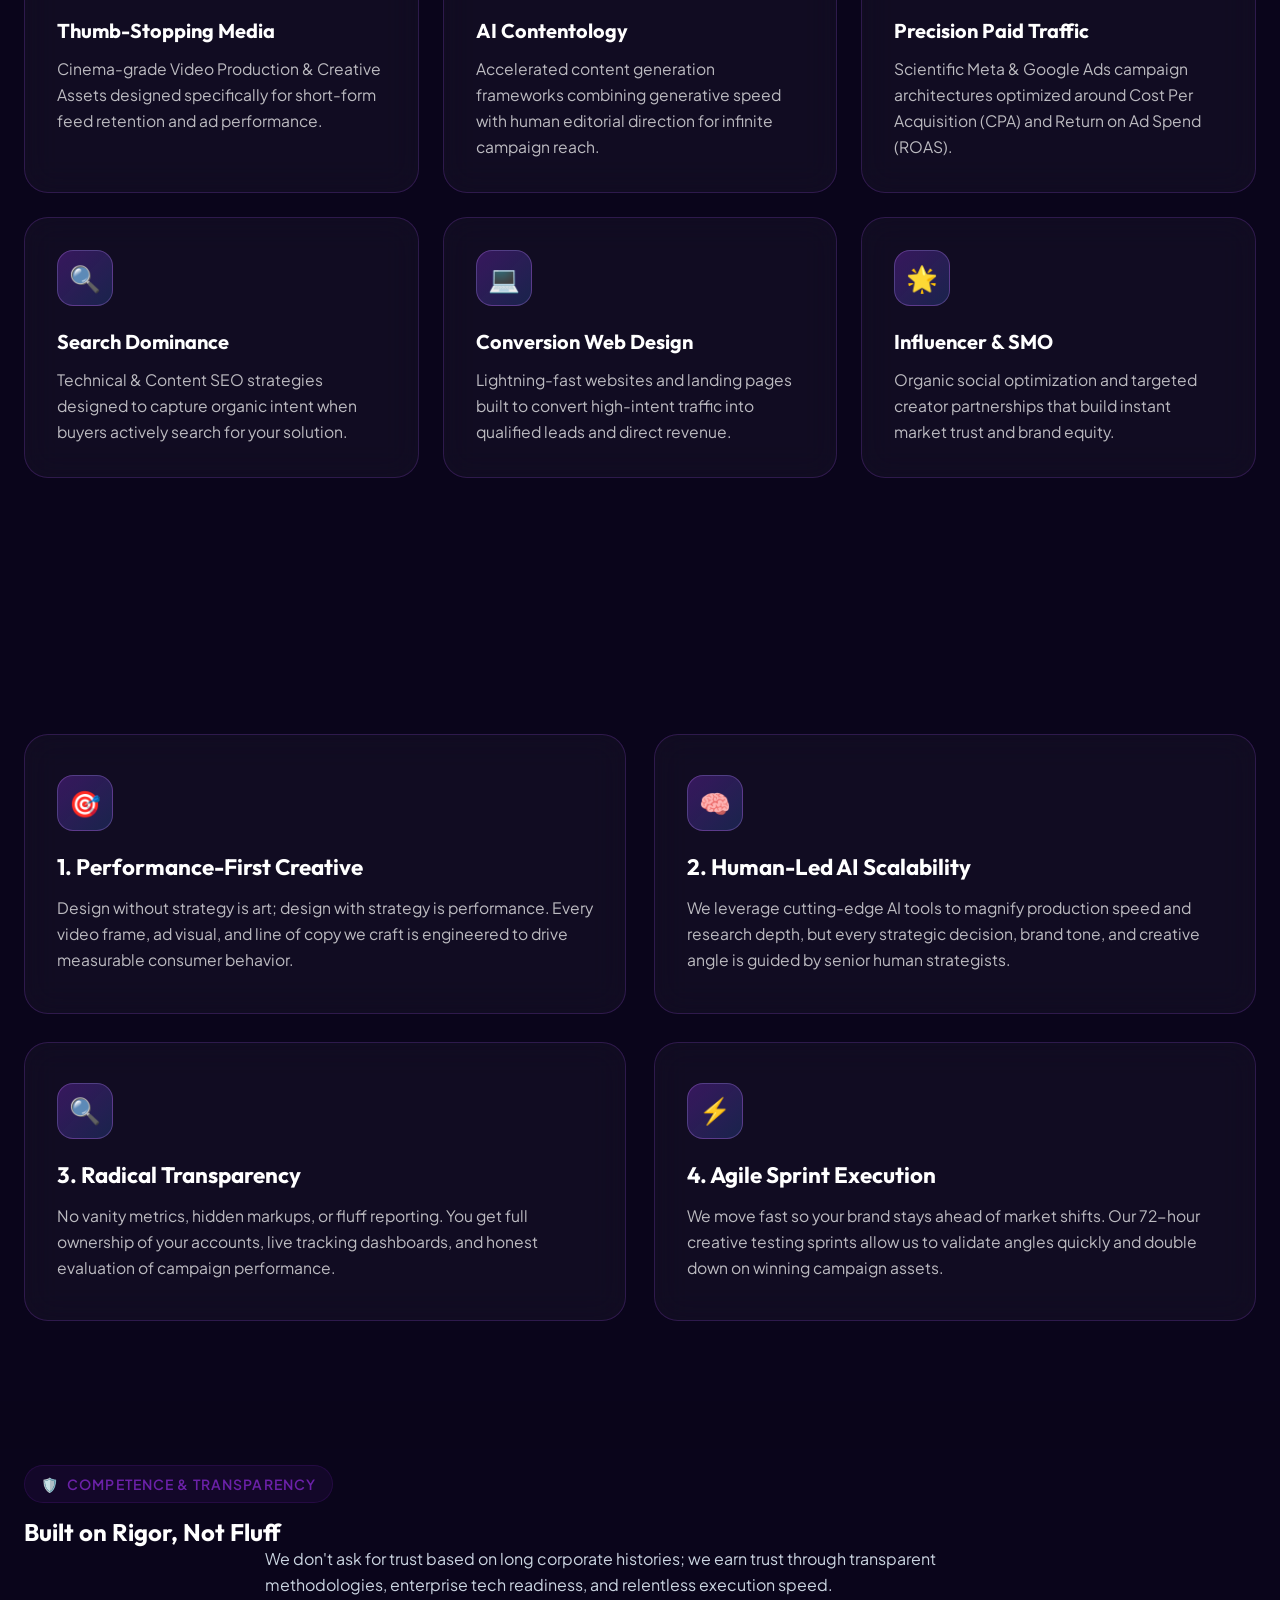
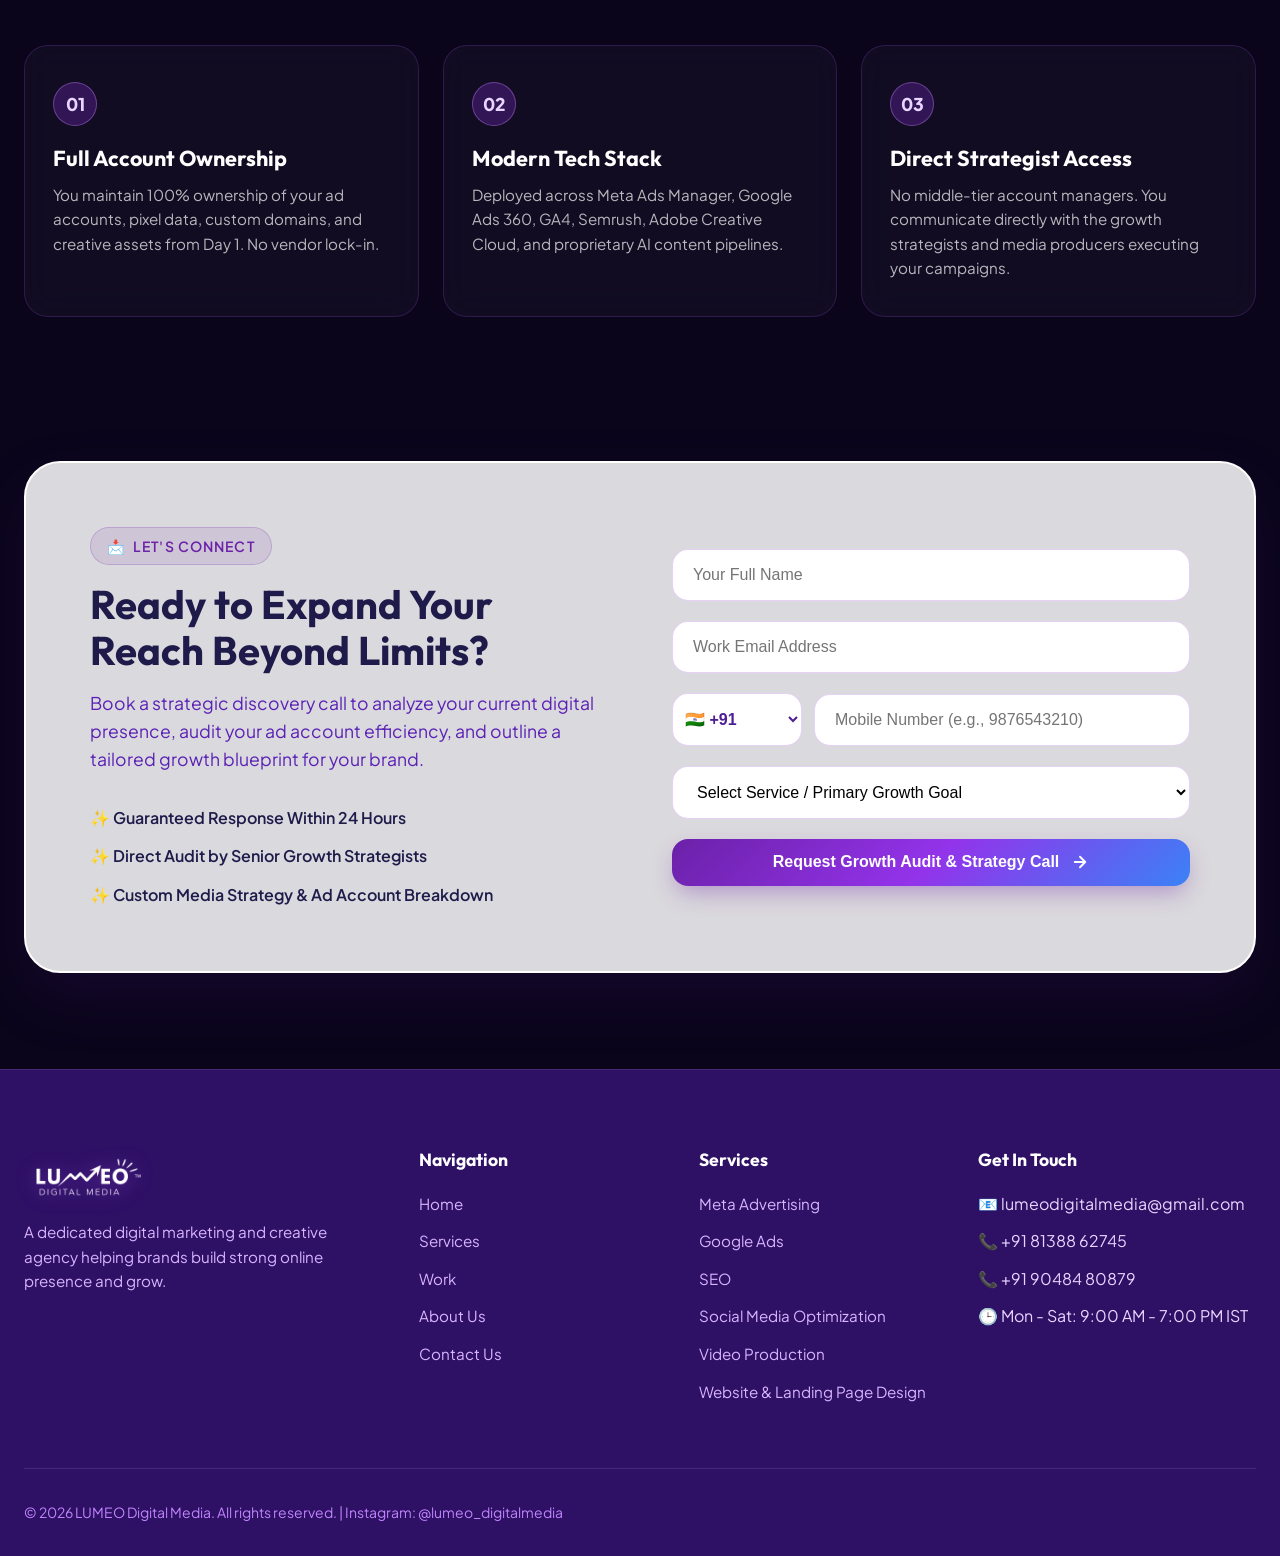
==== commit 6d5b9371: "centered the footer in mobile and  updated the cards and grid section of about-us" ====
--- a/about-us.html
+++ b/about-us.html
@@ -119,30 +119,26 @@
   </section>
 
   <!-- 2. MISSION & VISION SECTION -->
-  <section class="story-section" style="padding: 3rem 0 4rem;">
-    <div class="container">
-      <div class="why-features-grid" style="grid-template-columns: repeat(2, 1fr); gap: 2rem;">
-
-        <div class="why-feature-card"
-          style="background: rgba(20, 10, 45, 0.7); border: 1px solid rgba(168, 85, 247, 0.25); padding: 2.5rem; border-radius: var(--radius-lg);">
-          <div class="why-feature-icon" style="font-size: 2.5rem; margin-bottom: 1rem;">🎯</div>
-          <span class="section-tag" style="margin-bottom: 0.75rem;">Agency Mission</span>
-          <h3 style="font-size: 1.6rem; color: #FFF; margin-bottom: 1rem;">Eliminate Wasted Ad Spend & Vague Marketing
-          </h3>
-          <p style="color: #CBD5E1; font-size: 1.05rem; line-height: 1.7;">
+  <section class="story-section about-section-sm">
+    <div class="container">
+      <div class="why-features-grid about-grid-2">
+
+        <div class="why-feature-card about-mission-card">
+          <div class="why-feature-icon about-mission-icon">🎯</div>
+          <span class="section-tag about-card-tag">Agency Mission</span>
+          <h3>Eliminate Wasted Ad Spend & Vague Marketing</h3>
+          <p>
             Our mission is to bridge the disconnect between stunning visual artistry and cold hard conversion data. We
             empower growing businesses to capture market share by engineering digital assets and targeted distribution
             campaigns that turn casual attention into profitable client action.
           </p>
         </div>
 
-        <div class="why-feature-card"
-          style="background: rgba(20, 10, 45, 0.7); border: 1px solid rgba(168, 85, 247, 0.25); padding: 2.5rem; border-radius: var(--radius-lg);">
-          <div class="why-feature-icon" style="font-size: 2.5rem; margin-bottom: 1rem;">🚀</div>
-          <span class="section-tag" style="margin-bottom: 0.75rem;">Agency Vision</span>
-          <h3 style="font-size: 1.6rem; color: #FFF; margin-bottom: 1rem;">Set the Global Standard for Agile Media
-            Engineering</h3>
-          <p style="color: #CBD5E1; font-size: 1.05rem; line-height: 1.7;">
+        <div class="why-feature-card about-mission-card">
+          <div class="why-feature-icon about-mission-icon">🚀</div>
+          <span class="section-tag about-card-tag">Agency Vision</span>
+          <h3>Set the Global Standard for Agile Media Engineering</h3>
+          <p>
             We envision a landscape where brands don't just participate in digital conversations—they dominate them. By
             integrating human creative genius with AI-assisted content speed, LUMEO strives to be the undisputed growth
             engine for ambitious brands expanding worldwide.
@@ -154,57 +150,57 @@
   </section>
 
   <!-- 3. THE LUMEO PHILOSOPHY / WHY WE EXIST -->
-  <section class="why-framework-section" style="padding: 4rem 0;">
+  <section class="why-framework-section about-section-md">
     <div class="container">
       <div class="section-header">
         <div class="section-tag">
           <span>💡</span> The LUMEO Philosophy
         </div>
         <h2>Why We Exist: The Hybrid Growth Engine</h2>
-        <p style="max-width: 800px; margin: 0 auto 2.5rem; color: #E2E8F0; font-size: 1.1rem;">
+        <p class="about-philosophy-sub">
           <!-- Traditional agencies force you to choose between two broken options: legacy design studios that create pretty assets with zero tracking, or technical media buyers who run ugly ads that dilute your brand. LUMEO was built to destroy that false tradeoff. -->
         </p>
       </div>
 
-      <div class="why-features-grid" style="grid-template-columns: repeat(3, 1fr); gap: 1.5rem;">
-        <div class="why-feature-card" style="padding: 2rem;">
+      <div class="why-features-grid about-grid-3">
+        <div class="why-feature-card about-compact-card">
           <div class="why-feature-icon">🎬</div>
-          <h3 style="font-size: 1.25rem;">Thumb-Stopping Media</h3>
+          <h3>Thumb-Stopping Media</h3>
           <p>Cinema-grade Video Production & Creative Assets designed specifically for short-form feed retention and ad
             performance.</p>
         </div>
 
-        <div class="why-feature-card" style="padding: 2rem;">
+        <div class="why-feature-card about-compact-card">
           <div class="why-feature-icon">🤖</div>
-          <h3 style="font-size: 1.25rem;">AI Contentology</h3>
+          <h3>AI Contentology</h3>
           <p>Accelerated content generation frameworks combining generative speed with human editorial direction for
             infinite campaign reach.</p>
         </div>
 
-        <div class="why-feature-card" style="padding: 2rem;">
+        <div class="why-feature-card about-compact-card">
           <div class="why-feature-icon">📊</div>
-          <h3 style="font-size: 1.25rem;">Precision Paid Traffic</h3>
+          <h3>Precision Paid Traffic</h3>
           <p>Scientific Meta & Google Ads campaign architectures optimized around Cost Per Acquisition (CPA) and Return
             on Ad Spend (ROAS).</p>
         </div>
 
-        <div class="why-feature-card" style="padding: 2rem;">
+        <div class="why-feature-card about-compact-card">
           <div class="why-feature-icon">🔍</div>
-          <h3 style="font-size: 1.25rem;">Search Dominance</h3>
+          <h3>Search Dominance</h3>
           <p>Technical & Content SEO strategies designed to capture organic intent when buyers actively search for your
             solution.</p>
         </div>
 
-        <div class="why-feature-card" style="padding: 2rem;">
+        <div class="why-feature-card about-compact-card">
           <div class="why-feature-icon">💻</div>
-          <h3 style="font-size: 1.25rem;">Conversion Web Design</h3>
+          <h3>Conversion Web Design</h3>
           <p>Lightning-fast websites and landing pages built to convert high-intent traffic into qualified leads and
             direct revenue.</p>
         </div>
 
-        <div class="why-feature-card" style="padding: 2rem;">
+        <div class="why-feature-card about-compact-card">
           <div class="why-feature-icon">🌟</div>
-          <h3 style="font-size: 1.25rem;">Influencer & SMO</h3>
+          <h3>Influencer & SMO</h3>
           <p>Organic social optimization and targeted creator partnerships that build instant market trust and brand
             equity.</p>
         </div>
@@ -213,7 +209,7 @@
   </section>
 
   <!-- 4. CORE OPERATING VALUES -->
-  <section class="story-section" style="padding: 4rem 0 5rem;">
+  <section class="story-section about-section-lg">
     <div class="container">
       <div class="section-header">
         <div class="section-tag">
@@ -222,7 +218,7 @@
         <h2>How We Work & Deliver Results</h2>
       </div>
 
-      <div class="why-features-grid" style="grid-template-columns: repeat(2, 1fr); gap: 1.75rem;">
+      <div class="why-features-grid about-grid-2-tight">
 
         <div class="why-feature-card">
           <div class="why-feature-icon">🎯</div>
@@ -257,19 +253,19 @@
   </section>
 
   <!-- 5. TRUST & COMPETENCE BUILDER (THE EXECUTION ENGINE) -->
-  <section class="why-framework-section" style="padding: 4rem 0; background: rgba(10, 5, 27, 0.6);">
+  <section class="why-framework-section about-section-trust">
     <div class="container">
       <div class="section-header">
         <div class="section-tag">
           <span>🛡️</span> Competence & Transparency
         </div>
         <h2>Built on Rigor, Not Fluff</h2>
-        <p style="color: #CBD5E1; max-width: 750px; margin: 0 auto;">We don't ask for trust based on long corporate
+        <p class="about-trust-sub">We don't ask for trust based on long corporate
           histories; we earn trust through transparent methodologies, enterprise tech readiness, and relentless
           execution speed.</p>
       </div>
 
-      <div class="framework-grid" style="grid-template-columns: repeat(3, 1fr);">
+      <div class="framework-grid about-grid-3">
         <div class="framework-card">
           <div class="framework-step">01</div>
           <h4>Full Account Ownership</h4>
--- a/css/styles.css
+++ b/css/styles.css
@@ -55,6 +55,8 @@
 html {
   scroll-behavior: smooth;
   font-size: 16px;
+  overflow-x: hidden;
+  overflow-x: clip;
 }
 
 body {
@@ -63,7 +65,31 @@
   font-family: var(--font-main);
   line-height: 1.6;
   overflow-x: hidden;
+  overflow-x: clip;
   position: relative;
+  -webkit-overflow-scrolling: touch;
+}
+
+/* Eliminate 300ms mobile tap delay & tap flash highlights */
+a,
+button,
+input,
+select,
+textarea,
+.btn,
+.client-logo-card,
+.mobile-menu-btn,
+.filter-btn,
+.work-filter-btn,
+.toggle-accordion-btn,
+.book-service-btn,
+.btn-preview-lightbox,
+.quote-nav-btn,
+.whatsapp-float,
+.planet-node,
+.planet {
+  touch-action: manipulation;
+  -webkit-tap-highlight-color: transparent;
 }
 
 /* Background Animated Gradient Blobs */
@@ -101,15 +127,15 @@
 
 @keyframes floatBlob {
   0% {
-    transform: translate(0, 0) scale(1);
+    transform: translate3d(0, 0, 0) scale(1);
   }
 
   50% {
-    transform: translate(60px, 40px) scale(1.1);
+    transform: translate3d(60px, 40px, 0) scale(1.1);
   }
 
   100% {
-    transform: translate(-40px, 80px) scale(0.95);
+    transform: translate3d(-40px, 80px, 0) scale(0.95);
   }
 }
 
@@ -302,6 +328,7 @@
 .hero {
   position: relative;
   min-height: 100vh;
+  min-height: 100dvh;
   display: flex;
   align-items: center;
   justify-content: center;
@@ -351,12 +378,12 @@
 
 @keyframes purpleMoonGlow {
   0% {
-    transform: scale(1) translate(0, 0);
+    transform: scale(1) translate3d(0, 0, 0);
     opacity: 0.6;
   }
 
   100% {
-    transform: scale(1.12) translate(-20px, 15px);
+    transform: scale(1.12) translate3d(-20px, 15px, 0);
     opacity: 0.85;
   }
 }
@@ -467,43 +494,43 @@
 
 @keyframes orbitMotion1 {
   0% {
-    transform: translate(0, 0) scale(1) rotate(0deg);
+    transform: translate3d(0, 0, 0) scale(1) rotate(0deg);
   }
 
   50% {
-    transform: translate(-50px, 35px) scale(1.06) rotate(180deg);
+    transform: translate3d(-50px, 35px, 0) scale(1.06) rotate(180deg);
   }
 
   100% {
-    transform: translate(0, 0) scale(1) rotate(360deg);
+    transform: translate3d(0, 0, 0) scale(1) rotate(360deg);
   }
 }
 
 @keyframes orbitMotion2 {
   0% {
-    transform: translate(0, 0) scale(1);
+    transform: translate3d(0, 0, 0) scale(1);
   }
 
   50% {
-    transform: translate(45px, -30px) scale(0.92);
+    transform: translate3d(45px, -30px, 0) scale(0.92);
   }
 
   100% {
-    transform: translate(0, 0) scale(1);
+    transform: translate3d(0, 0, 0) scale(1);
   }
 }
 
 @keyframes orbitMotion3 {
   0% {
-    transform: translate(0, 0) scale(1);
+    transform: translate3d(0, 0, 0) scale(1);
   }
 
   50% {
-    transform: translate(-25px, -18px) scale(1.12);
+    transform: translate3d(-25px, -18px, 0) scale(1.12);
   }
 
   100% {
-    transform: translate(0, 0) scale(1);
+    transform: translate3d(0, 0, 0) scale(1);
   }
 }
 
@@ -544,25 +571,38 @@
 }
 
 .tag-pulse-dot {
+  position: relative;
   width: 10px;
   height: 10px;
   background-color: #22C55E;
   border-radius: 50%;
-  box-shadow: 0 0 0 0 rgba(34, 197, 94, 0.7);
-  animation: pulseDot 2s infinite;
+}
+
+.tag-pulse-dot::after,
+.pulse-dot::after {
+  content: '';
+  position: absolute;
+  inset: 0;
+  border-radius: 50%;
+  background-color: rgba(34, 197, 94, 0.65);
+  animation: pulseDot 2s infinite ease-out;
+  pointer-events: none;
 }
 
 @keyframes pulseDot {
   0% {
-    box-shadow: 0 0 0 0 rgba(34, 197, 94, 0.7);
+    transform: scale3d(1, 1, 1);
+    opacity: 0.8;
   }
 
   70% {
-    box-shadow: 0 0 0 8px rgba(34, 197, 94, 0);
+    transform: scale3d(2.2, 2.2, 1);
+    opacity: 0;
   }
 
   100% {
-    box-shadow: 0 0 0 0 rgba(34, 197, 94, 0);
+    transform: scale3d(2.2, 2.2, 1);
+    opacity: 0;
   }
 }
 
@@ -718,6 +758,9 @@
   border: none !important;
   box-shadow: none !important;
   animation: zeroGravityFloat 7s ease-in-out infinite alternate;
+  will-change: transform;
+  backface-visibility: hidden;
+  -webkit-backface-visibility: hidden;
 }
 
 .astronaut-img {
@@ -812,15 +855,15 @@
 
 @keyframes zeroGravityFloat {
   0% {
-    transform: translateY(0) rotate(0deg);
+    transform: translate3d(0, 0, 0) rotate(0deg);
   }
 
   50% {
-    transform: translateY(-18px) rotate(2deg);
+    transform: translate3d(0, -18px, 0) rotate(2deg);
   }
 
   100% {
-    transform: translateY(10px) rotate(-1.5deg);
+    transform: translate3d(0, 10px, 0) rotate(-1.5deg);
   }
 }
 
@@ -908,12 +951,12 @@
 }
 
 .pulse-dot {
+  position: relative;
   width: 6px;
   height: 6px;
   background-color: #10B981;
   border-radius: 50%;
   display: inline-block;
-  animation: pulseDot 1.5s infinite;
 }
 
 /* Badge Floating Animations */
@@ -935,11 +978,11 @@
 
   0%,
   100% {
-    transform: translateY(0) rotate(0deg);
+    transform: translate3d(0, 0, 0) rotate(0deg);
   }
 
   50% {
-    transform: translateY(-12px) rotate(1.5deg);
+    transform: translate3d(0, -12px, 0) rotate(1.5deg);
   }
 }
 
@@ -947,11 +990,11 @@
 
   0%,
   100% {
-    transform: translateY(0) rotate(0deg);
+    transform: translate3d(0, 0, 0) rotate(0deg);
   }
 
   50% {
-    transform: translateY(10px) rotate(-1.5deg);
+    transform: translate3d(0, 10px, 0) rotate(-1.5deg);
   }
 }
 
@@ -959,22 +1002,22 @@
 
   0%,
   100% {
-    transform: translateX(0) translateY(0);
+    transform: translate3d(0, 0, 0);
   }
 
   50% {
-    transform: translateX(-8px) translateY(-8px);
+    transform: translate3d(-8px, -8px, 0);
   }
 }
 
 @keyframes pulseGlow {
   0% {
-    transform: scale(1) translate(0, 0);
+    transform: scale(1) translate3d(0, 0, 0);
     opacity: 0.4;
   }
 
   100% {
-    transform: scale(1.2) translate(-30px, 20px);
+    transform: scale(1.2) translate3d(-30px, 20px, 0);
     opacity: 0.7;
   }
 }
@@ -982,7 +1025,7 @@
 /* Staggered Fade In Animations */
 .fade-in-up {
   opacity: 0;
-  transform: translateY(30px);
+  transform: translate3d(0, 30px, 0);
   animation: fadeInUp 0.8s cubic-bezier(0.22, 1, 0.36, 1) forwards;
 }
 
@@ -993,7 +1036,7 @@
 @keyframes fadeInUp {
   to {
     opacity: 1;
-    transform: translateY(0);
+    transform: translate3d(0, 0, 0);
   }
 }
 
@@ -3300,13 +3343,13 @@
 
 @keyframes sunPulse {
   0% {
-    transform: scale(1);
-    box-shadow: 0 0 60px #F59E0B, 0 0 120px rgba(245, 158, 11, 0.8);
+    transform: scale3d(1, 1, 1);
+    opacity: 0.92;
   }
 
   100% {
-    transform: scale(1.06);
-    box-shadow: 0 0 85px #FDE047, 0 0 160px rgba(245, 158, 11, 0.95);
+    transform: scale3d(1.06, 1.06, 1);
+    opacity: 1;
   }
 }
 
@@ -3995,6 +4038,7 @@
 .lightbox-media-box {
   width: 100%;
   max-height: 82vh;
+  max-height: 82dvh;
   background: #000000;
   display: flex;
   align-items: center;
@@ -4007,6 +4051,7 @@
 .lightbox-media-box video {
   max-width: 100%;
   max-height: 80vh;
+  max-height: 80dvh;
   object-fit: contain;
   border-radius: 12px;
 }
@@ -4282,9 +4327,92 @@
   line-height: 1.65;
 }
 
-/* Responsive Media Queries for Why Us */
+/* About Us Section & Card Layout Helpers (Desktop Preserved, Mobile Compact) */
+.about-section-sm {
+  padding: 3rem 0 4rem;
+}
+
+.about-section-md {
+  padding: 4rem 0;
+}
+
+.about-section-lg {
+  padding: 4rem 0 5rem;
+}
+
+.about-section-trust {
+  padding: 4rem 0;
+  background: rgba(10, 5, 27, 0.6);
+}
+
+.about-grid-2 {
+  grid-template-columns: repeat(2, 1fr);
+  gap: 2rem;
+}
+
+.about-grid-2-tight {
+  grid-template-columns: repeat(2, 1fr);
+  gap: 1.75rem;
+}
+
+.about-grid-3 {
+  grid-template-columns: repeat(3, 1fr);
+  gap: 1.5rem;
+}
+
+.about-mission-card {
+  background: rgba(20, 10, 45, 0.7);
+  border: 1px solid rgba(168, 85, 247, 0.25);
+  padding: 2.5rem;
+  border-radius: var(--radius-lg);
+}
+
+.about-mission-icon {
+  font-size: 2.5rem;
+  margin-bottom: 1rem;
+}
+
+.about-card-tag {
+  margin-bottom: 0.75rem;
+}
+
+.about-mission-card h3 {
+  font-size: 1.6rem;
+  color: #FFFFFF;
+  margin-bottom: 1rem;
+}
+
+.about-mission-card p {
+  color: #CBD5E1;
+  font-size: 1.05rem;
+  line-height: 1.7;
+}
+
+.about-compact-card {
+  padding: 2rem;
+}
+
+.about-compact-card h3 {
+  font-size: 1.25rem;
+}
+
+.about-philosophy-sub {
+  max-width: 800px;
+  margin: 0 auto 2.5rem;
+  color: #E2E8F0;
+  font-size: 1.1rem;
+}
+
+.about-trust-sub {
+  color: #CBD5E1;
+  max-width: 750px;
+  margin: 0 auto;
+}
+
+/* Responsive Media Queries for Why Us & About Us */
 @media (max-width: 1024px) {
-  .framework-grid {
+  .framework-grid,
+  .about-grid-3 {
     grid-template-columns: repeat(2, 1fr);
   }
 
@@ -4294,16 +4422,88 @@
 }
 
 @media (max-width: 768px) {
+  .why-hero-section {
+    padding: 6.25rem 0 2.5rem;
+  }
+
   .why-hero-title {
-    font-size: 2.4rem;
-  }
-
-  .framework-grid {
+    font-size: 2.15rem;
+    margin: 0.85rem 0;
+  }
+
+  .why-hero-subtitle {
+    font-size: 0.98rem;
+    line-height: 1.55;
+    margin-bottom: 1.25rem;
+  }
+
+  .about-section-sm,
+  .about-section-md,
+  .about-section-lg,
+  .about-section-trust,
+  .why-framework-section {
+    padding: 2.25rem 0;
+  }
+
+  .framework-grid,
+  .why-features-grid,
+  .about-grid-2,
+  .about-grid-2-tight,
+  .about-grid-3 {
     grid-template-columns: 1fr;
-  }
-
-  .why-features-grid {
-    grid-template-columns: 1fr;
+    gap: 0.9rem;
+    margin-top: 1.5rem;
+  }
+
+  /* Cleaner, shorter mobile cards on About Us */
+  .why-feature-card,
+  .about-mission-card,
+  .about-compact-card,
+  .framework-card {
+    padding: 1.15rem 1.2rem;
+    border-radius: 16px;
+  }
+
+  .why-feature-icon,
+  .about-mission-icon {
+    width: 40px;
+    height: 40px;
+    font-size: 1.2rem;
+    margin-bottom: 0.65rem;
+    border-radius: 10px;
+  }
+
+  .about-card-tag {
+    margin-bottom: 0.45rem;
+    padding: 0.25rem 0.7rem;
+    font-size: 0.72rem;
+  }
+
+  .framework-step {
+    width: 34px;
+    height: 34px;
+    font-size: 0.88rem;
+    margin-bottom: 0.6rem;
+  }
+
+  .why-feature-card h3,
+  .about-mission-card h3,
+  .about-compact-card h3,
+  .framework-card h4 {
+    font-size: 1.12rem;
+    margin-bottom: 0.35rem;
+    line-height: 1.3;
+  }
+
+  .why-feature-card p,
+  .about-mission-card p,
+  .framework-card p {
+    font-size: 0.88rem;
+    line-height: 1.48;
+  }
+
+  .about-philosophy-sub {
+    margin-bottom: 1rem;
   }
 
   .comparison-table th,
@@ -4537,6 +4737,8 @@
   width: max-content;
   animation: logoMarqueeScroll 28s linear infinite;
   will-change: transform;
+  backface-visibility: hidden;
+  -webkit-backface-visibility: hidden;
 }
 
 .client-marquee-container:hover .client-marquee-track {
@@ -4568,6 +4770,8 @@
   position: relative;
   overflow: hidden;
   box-shadow: 0 15px 35px -10px rgba(0, 0, 0, 0.65);
+  backface-visibility: hidden;
+  -webkit-backface-visibility: hidden;
 }
 
 .client-logo-card.logo-bw {
@@ -5309,20 +5513,64 @@
   }
 }
 
+@media (max-width: 768px) {
+  footer {
+    text-align: center;
+  }
+
+  .footer-grid {
+    grid-template-columns: 1fr;
+    gap: 2rem;
+    justify-items: center;
+    text-align: center;
+  }
+
+  .footer-brand {
+    display: flex;
+    flex-direction: column;
+    align-items: center;
+    text-align: center;
+  }
+
+  .footer-brand .brand-logo {
+    justify-content: center;
+  }
+
+  .footer-brand p {
+    margin-left: auto;
+    margin-right: auto;
+    text-align: center;
+  }
+
+  .footer-col {
+    width: 100%;
+    display: flex;
+    flex-direction: column;
+    align-items: center;
+    text-align: center;
+  }
+
+  .footer-links {
+    align-items: center;
+    text-align: center;
+  }
+
+  .footer-links a:hover {
+    padding-left: 0;
+  }
+
+  .footer-bottom {
+    flex-direction: column;
+    justify-content: center;
+    align-items: center;
+    gap: 0.75rem;
+    text-align: center;
+  }
+}
+
 @media (max-width: 640px) {
   footer {
     padding: 3.5rem 0 1.5rem 0;
-  }
-
-  .footer-grid {
-    grid-template-columns: 1fr;
-    gap: 2rem;
-  }
-
-  .footer-bottom {
-    flex-direction: column;
-    gap: 0.75rem;
-    text-align: center;
   }
 }
 
@@ -5408,15 +5656,15 @@
 /* 3. Multi-Layer Scroll Parallax & Ambient Blobs Pulse */
 @keyframes blobPulse {
   0% {
-    transform: scale(1) translate(0, 0);
+    transform: scale3d(1, 1, 1) translate3d(0, 0, 0);
   }
 
   50% {
-    transform: scale(1.08) translate(-25px, 20px);
+    transform: scale3d(1.08, 1.08, 1) translate3d(-25px, 20px, 0);
   }
 
   100% {
-    transform: scale(1) translate(0, 0);
+    transform: scale3d(1, 1, 1) translate3d(0, 0, 0);
   }
 }
 
@@ -5665,12 +5913,18 @@
 
 /* 10. Mobile GPU & 60 FPS Scroll Performance Optimizations */
 @media (max-width: 768px) {
+  html,
+  body {
+    overflow-x: hidden;
+    overflow-x: clip;
+  }
+
   body,
   .hero {
     background-attachment: scroll;
   }
 
-  /* Reduce full-viewport filter blur rasterization cost on mid-tier mobile GPUs */
+  /* Disable live backdrop-filter blur and heavy multi-layer glows on mobile GPUs */
   .bg-ambient-blob {
     filter: blur(45px);
     animation: none !important;
@@ -5681,28 +5935,90 @@
     filter: blur(45px);
   }
 
-  .nav-container {
-    backdrop-filter: blur(12px);
-    -webkit-backdrop-filter: blur(12px);
-    box-shadow: 0 8px 20px rgba(0, 0, 0, 0.4);
-  }
-
+  .nav-container,
+  .navbar.navbar-scrolled .nav-container {
+    background: rgba(15, 15, 25, 0.94) !important;
+    backdrop-filter: none !important;
+    -webkit-backdrop-filter: none !important;
+    box-shadow: 0 6px 16px rgba(0, 0, 0, 0.4) !important;
+  }
+
+  .quote-card-centered,
   .service-card,
   .service-detail-card,
   .work-card,
   .quote-card,
-  .cta-card,
   .process-card,
   .why-card,
   .value-card,
-  .feature-card {
-    backdrop-filter: blur(10px);
-    -webkit-backdrop-filter: blur(10px);
-    box-shadow: 0 8px 20px rgba(0, 0, 0, 0.35);
-  }
-
-  .astronaut-img {
-    filter: drop-shadow(0 0 18px rgba(168, 85, 247, 0.65)) contrast(1.12) brightness(1.06);
+  .feature-card,
+  .framework-card,
+  .why-feature-card,
+  .comparison-table-wrapper,
+  .services-search-wrapper input,
+  .glass-stats-bar,
+  .service-modal-card,
+  .work-lightbox-overlay,
+  .service-modal-overlay,
+  .work-media-overlay,
+  .work-type-badge,
+  .planet-tooltip,
+  .whatsapp-tooltip,
+  .quote-nav-btn,
+  .filter-btn,
+  .work-filter-btn {
+    backdrop-filter: none !important;
+    -webkit-backdrop-filter: none !important;
+  }
+
+  .quote-card-centered,
+  .service-card,
+  .service-detail-card,
+  .work-card,
+  .quote-card,
+  .process-card,
+  .why-card,
+  .value-card,
+  .feature-card,
+  .framework-card,
+  .why-feature-card,
+  .comparison-table-wrapper,
+  .services-search-wrapper input {
+    background: rgba(15, 15, 25, 0.92);
+    box-shadow: 0 6px 16px rgba(0, 0, 0, 0.35);
+  }
+
+  .cta-card,
+  .btn-secondary,
+  .hero-pill-tag,
+  .hero-badge-floating {
+    background: rgba(255, 255, 255, 0.94);
+    backdrop-filter: none !important;
+    -webkit-backdrop-filter: none !important;
+    box-shadow: 0 8px 20px rgba(88, 28, 135, 0.12);
+  }
+
+  /* Remove drop-shadow filters and background-position repaints on scrolling elements */
+  .brand-logo img,
+  .brand-logo:hover img,
+  .animated-gradient-text,
+  .astronaut-img,
+  .astronaut-sticker-wrapper:hover .astronaut-img {
+    filter: none !important;
+  }
+
+  .text-gradient,
+  .animated-gradient-text,
+  .planet-body {
+    animation: none;
+  }
+
+  .diamond-sparkle {
+    text-shadow: 0 0 8px rgba(192, 132, 252, 0.6);
+  }
+
+  .whatsapp-float {
+    box-shadow: 0 6px 16px rgba(37, 211, 102, 0.35);
   }
 }
 
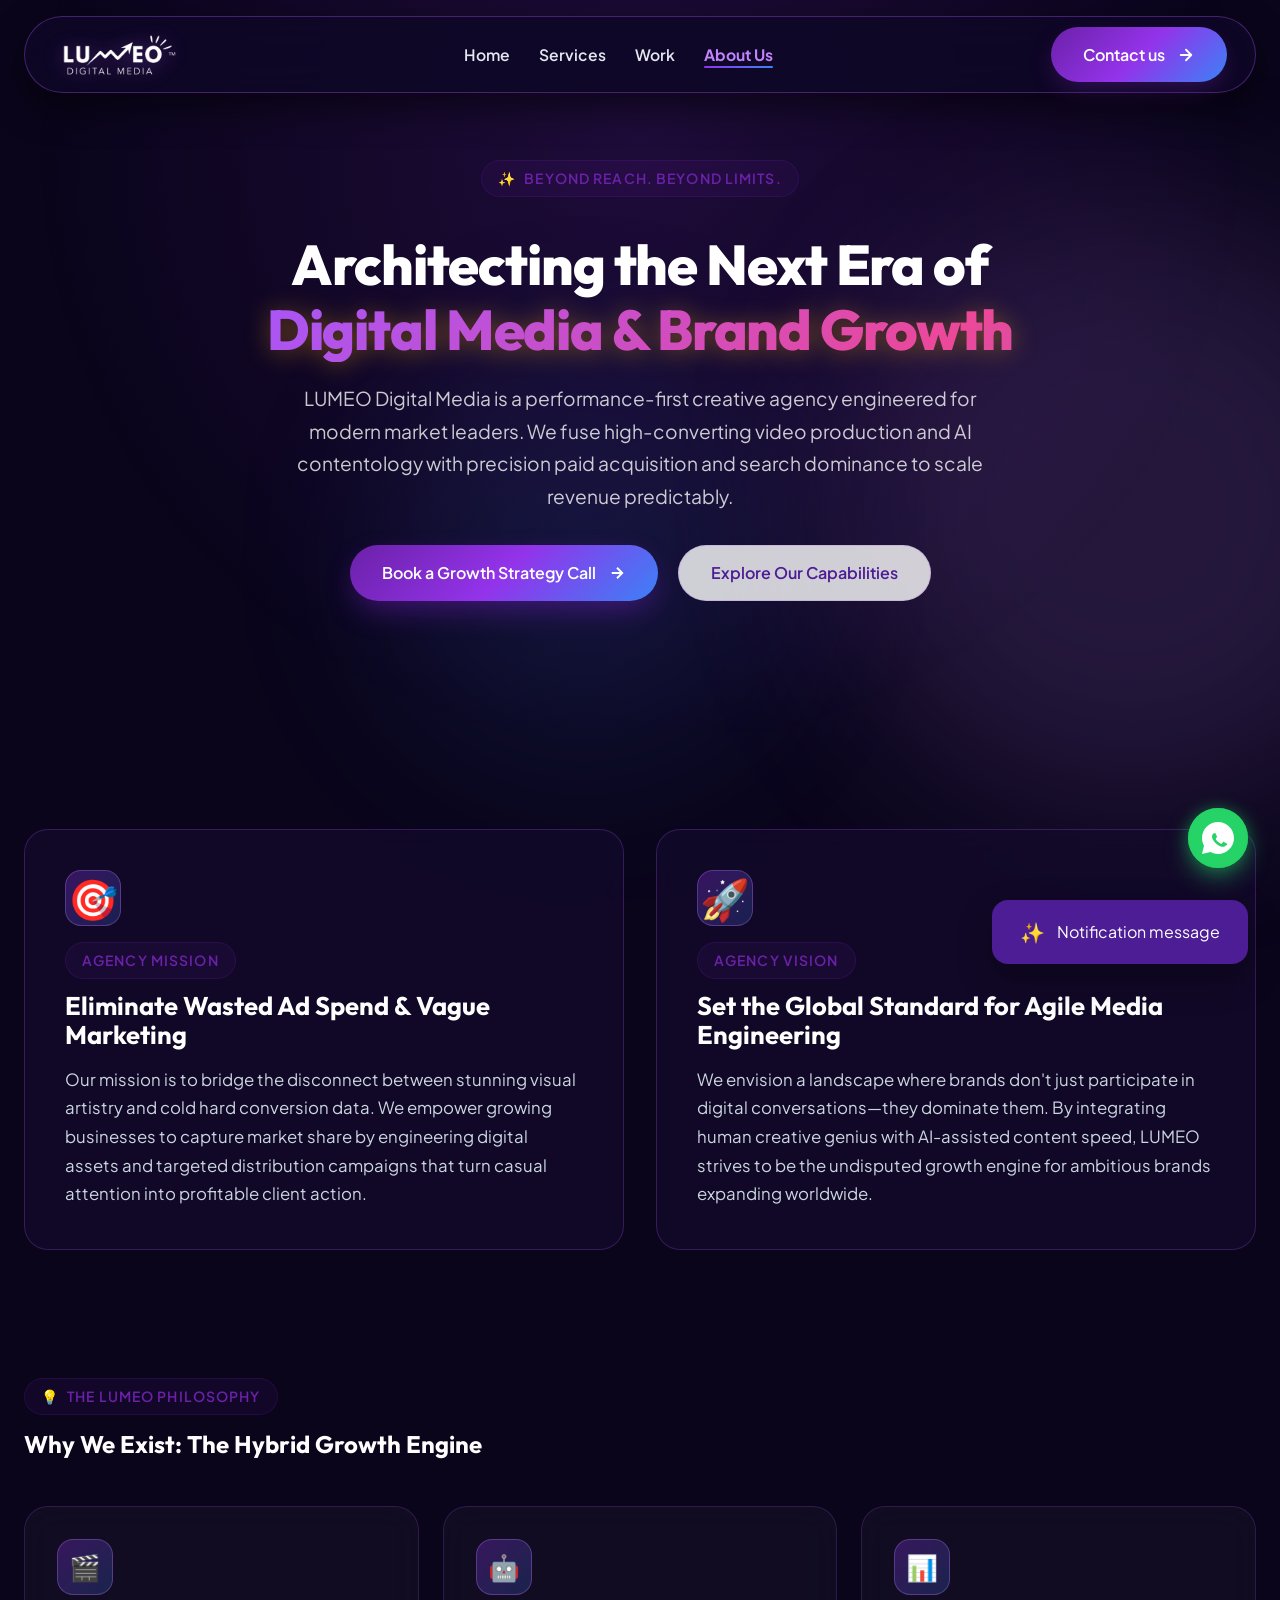
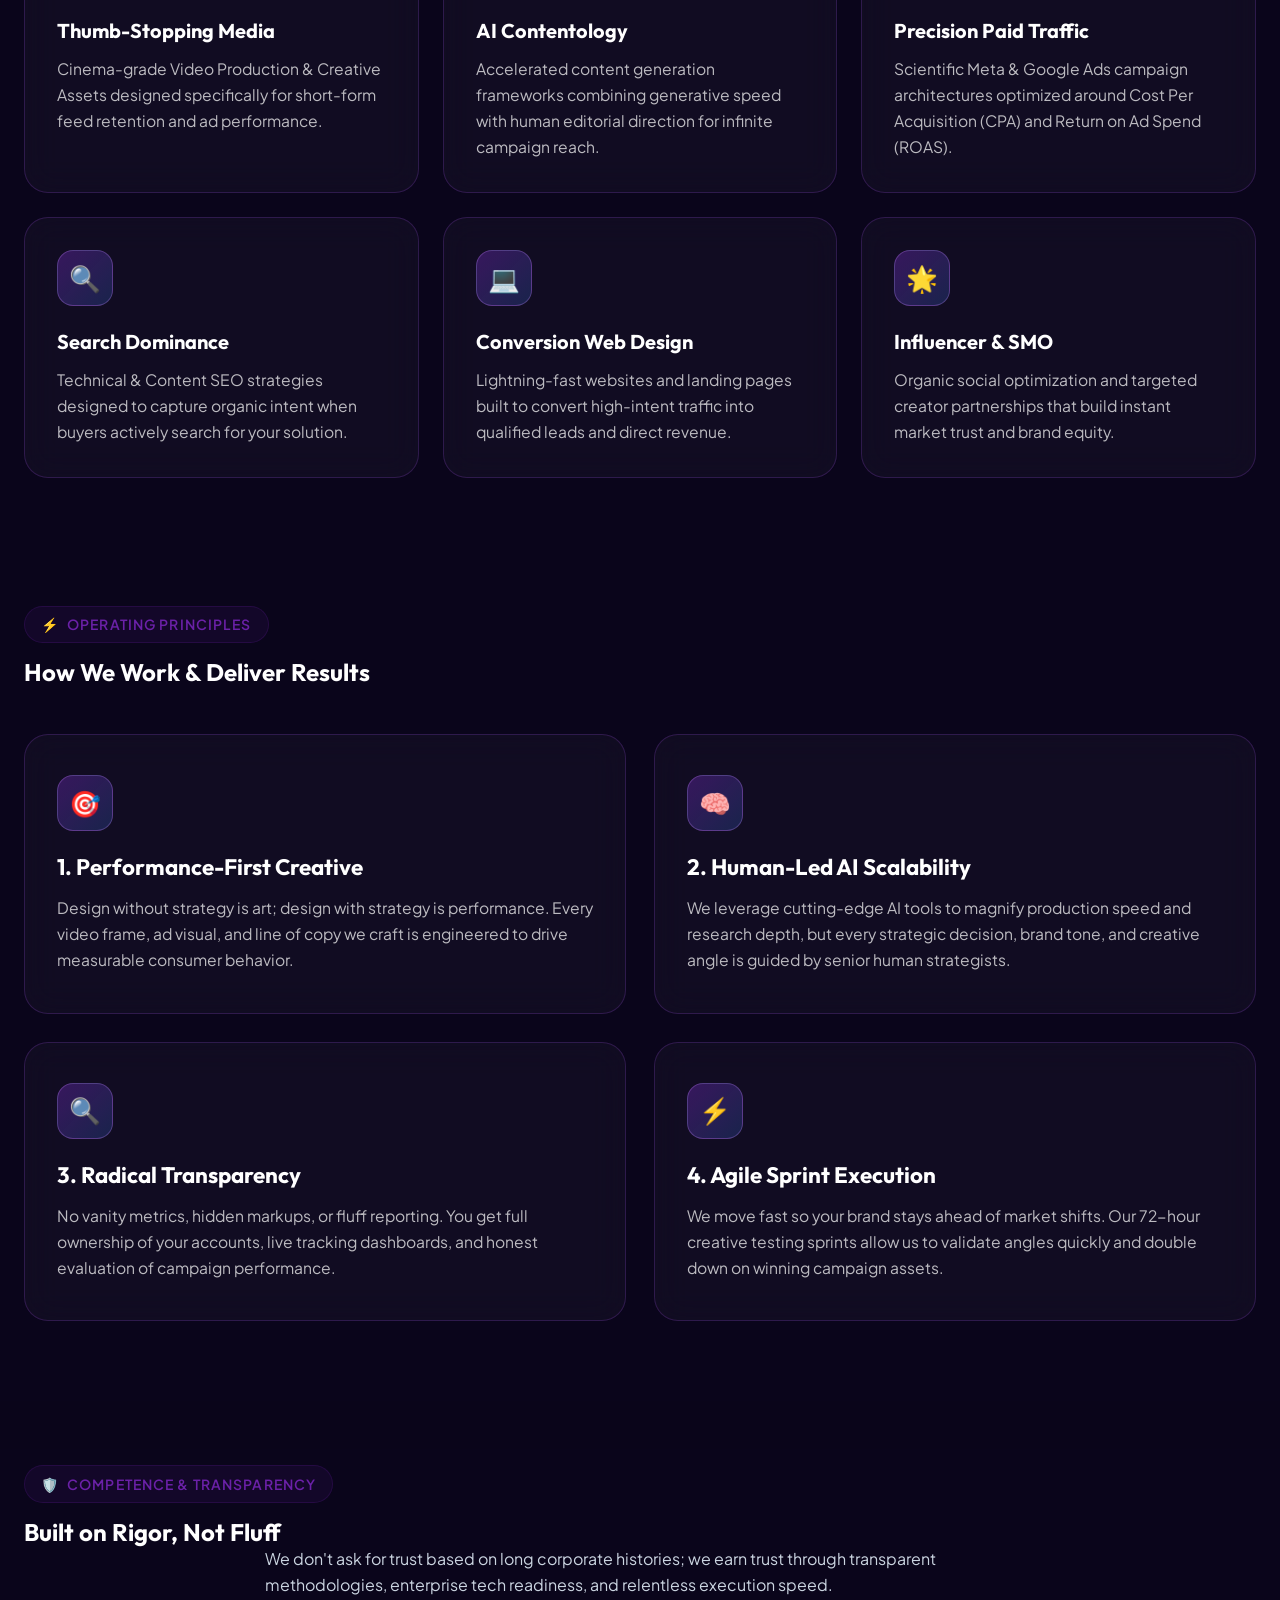
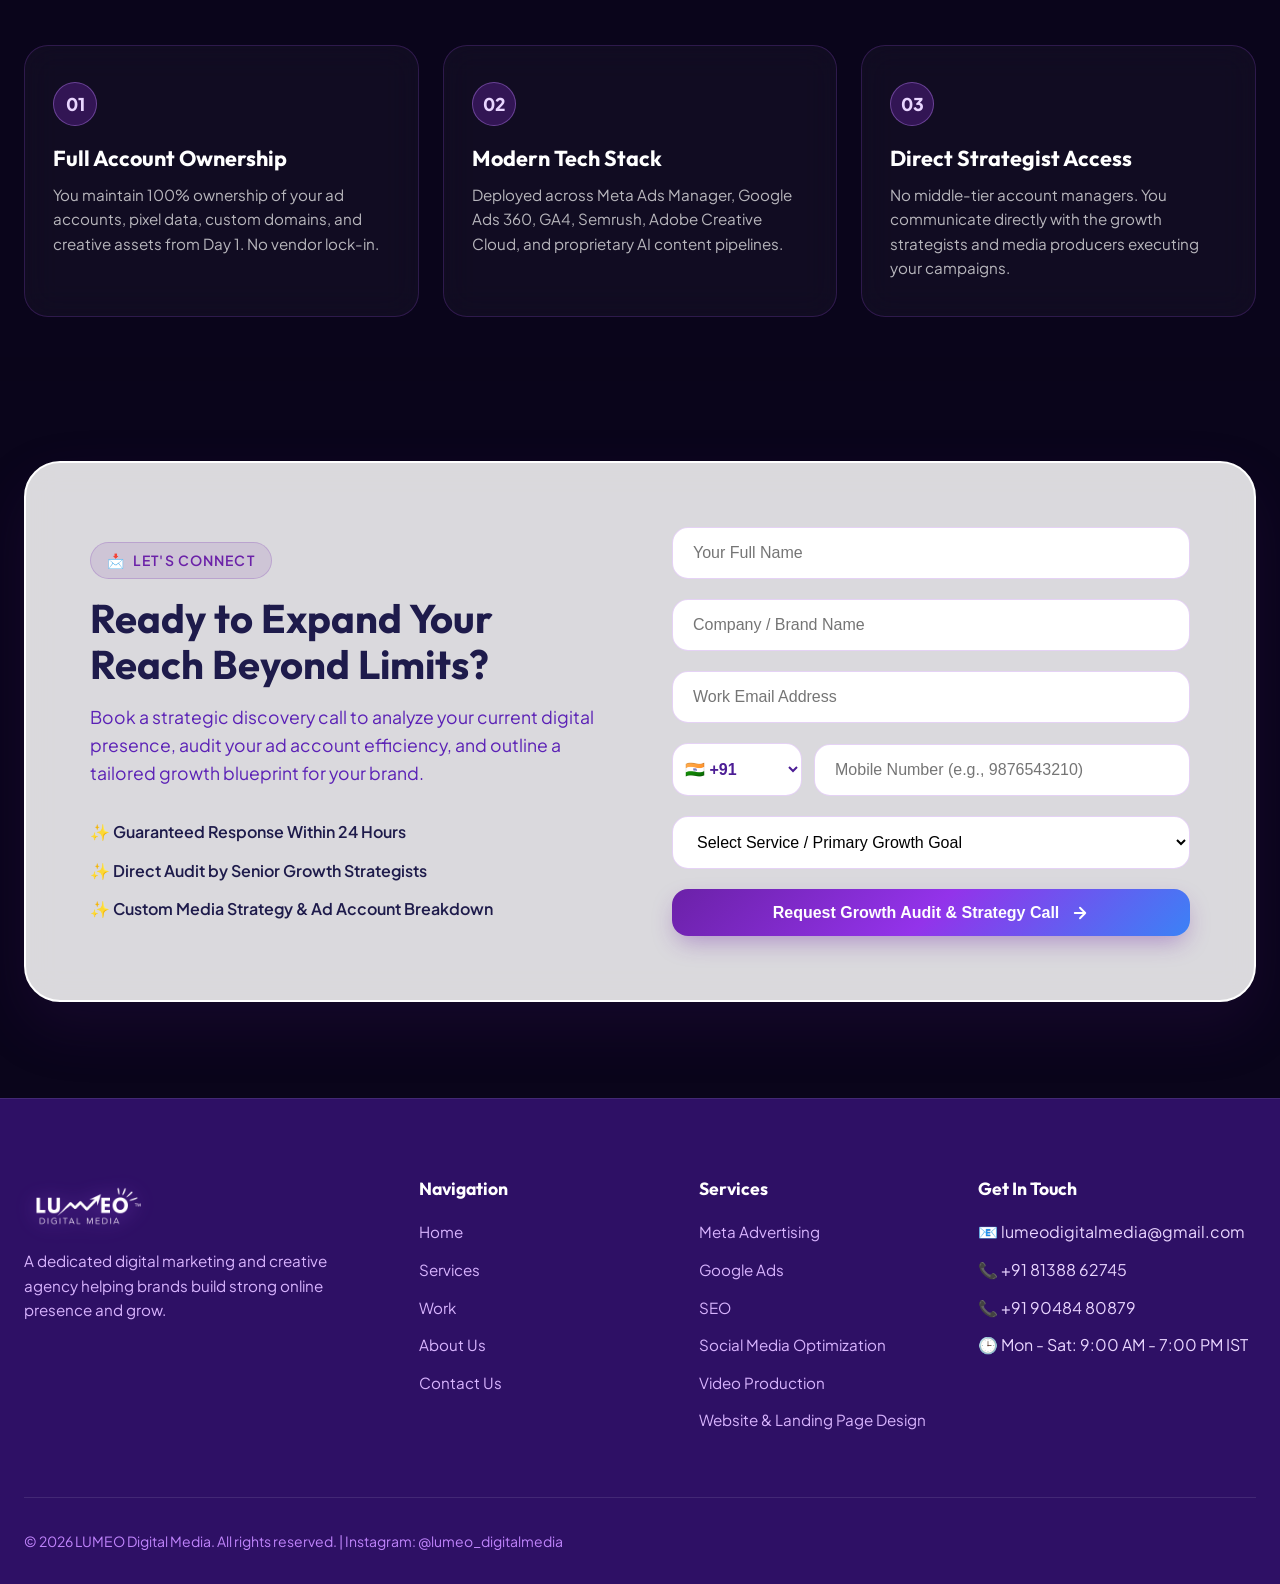
==== commit b655c475: "add company name field in the form of all pages" ====
--- a/about-us.html
+++ b/about-us.html
@@ -316,6 +316,10 @@
           <input type="hidden" name="_captcha" value="false">
           <div class="form-group">
             <input type="text" id="clientName" name="Full Name" placeholder="Your Full Name" required>
+          </div>
+
+          <div class="form-group">
+            <input type="text" id="clientCompany" name="Company Name" placeholder="Company / Brand Name" required>
           </div>
 
           <div class="form-group">
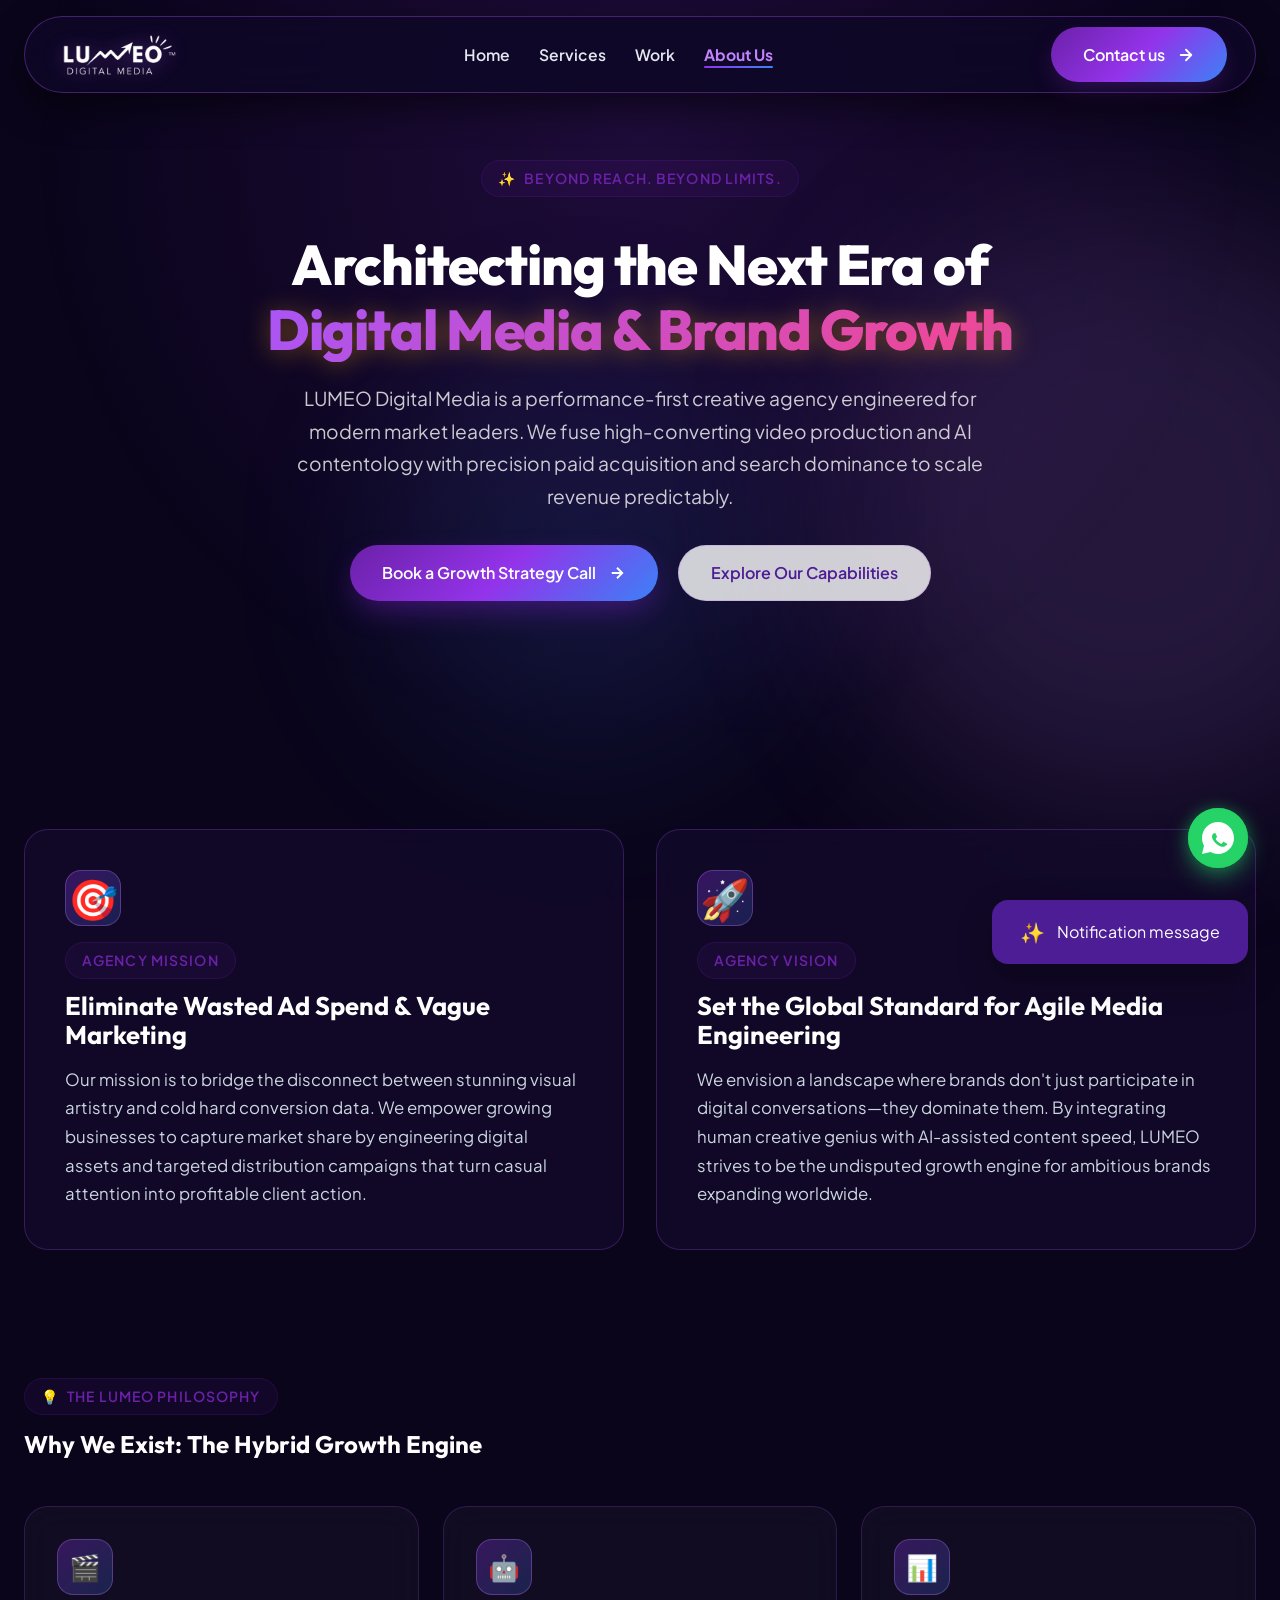
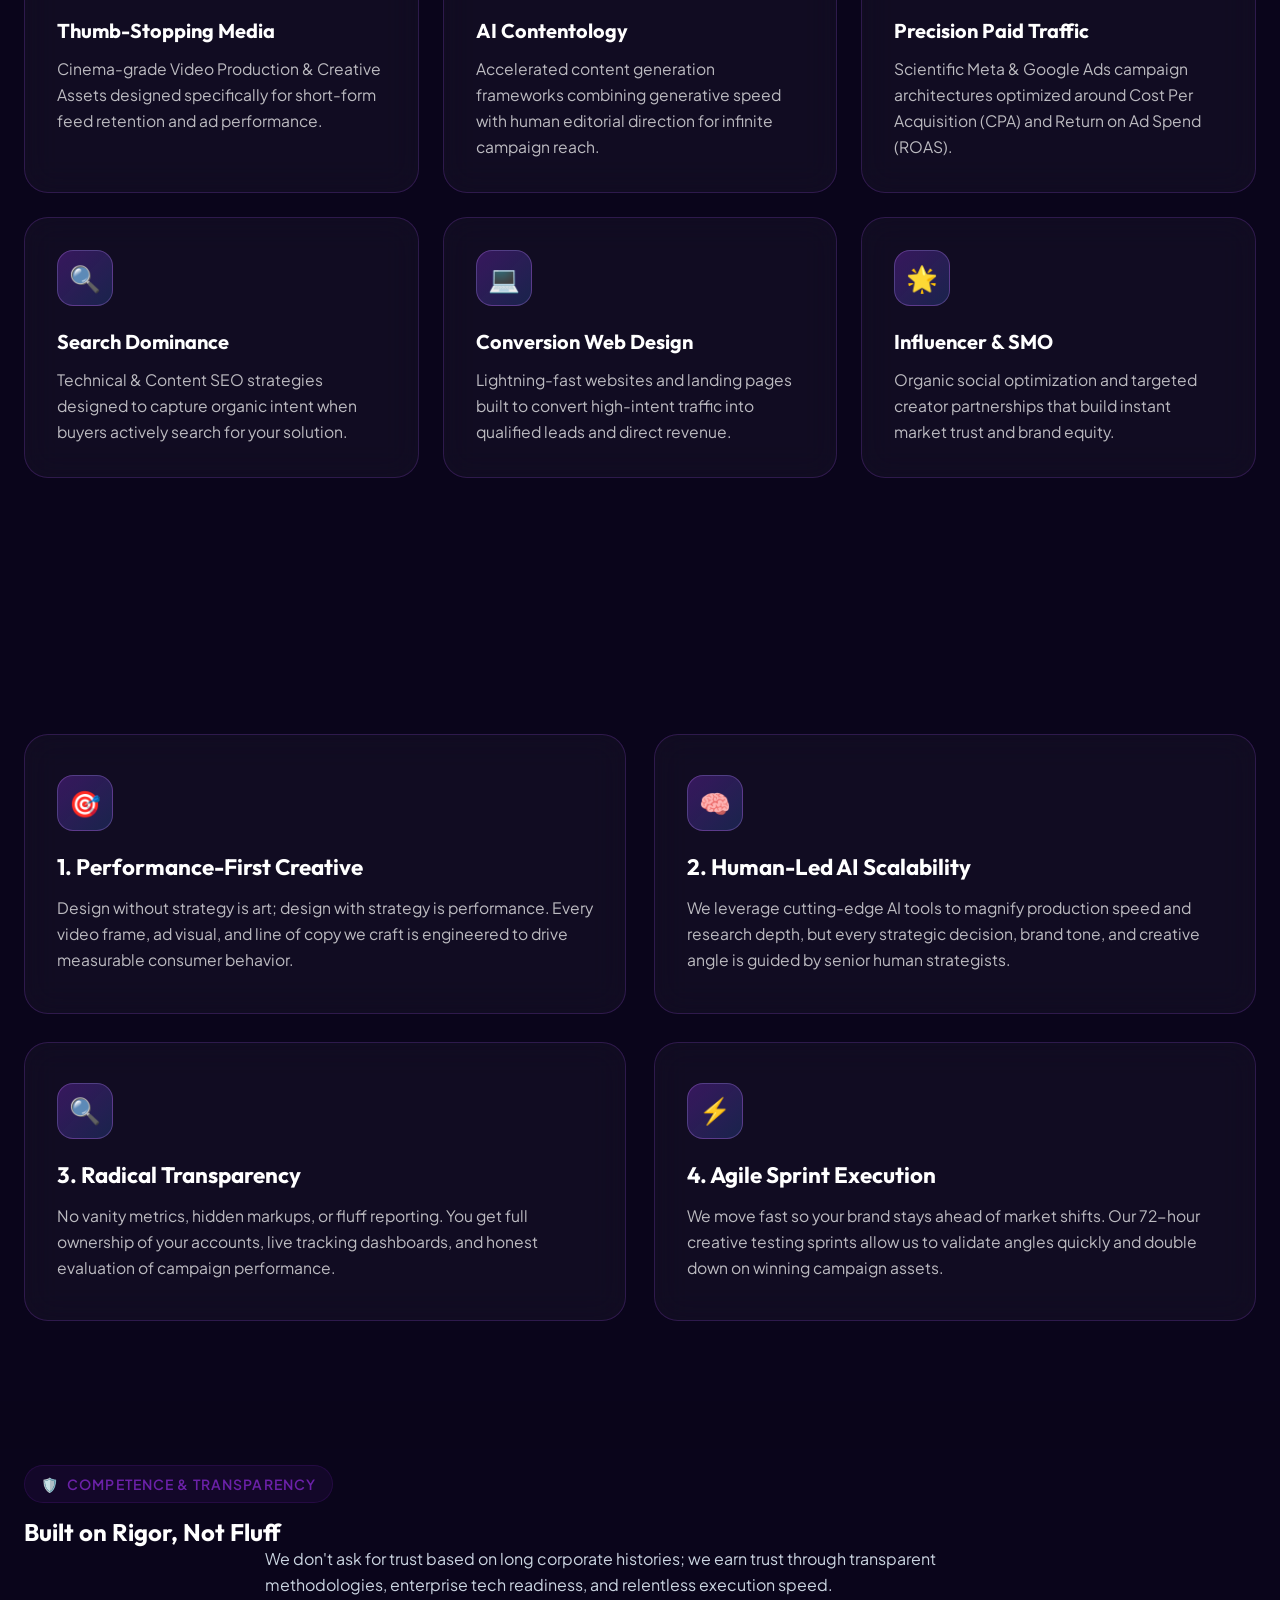
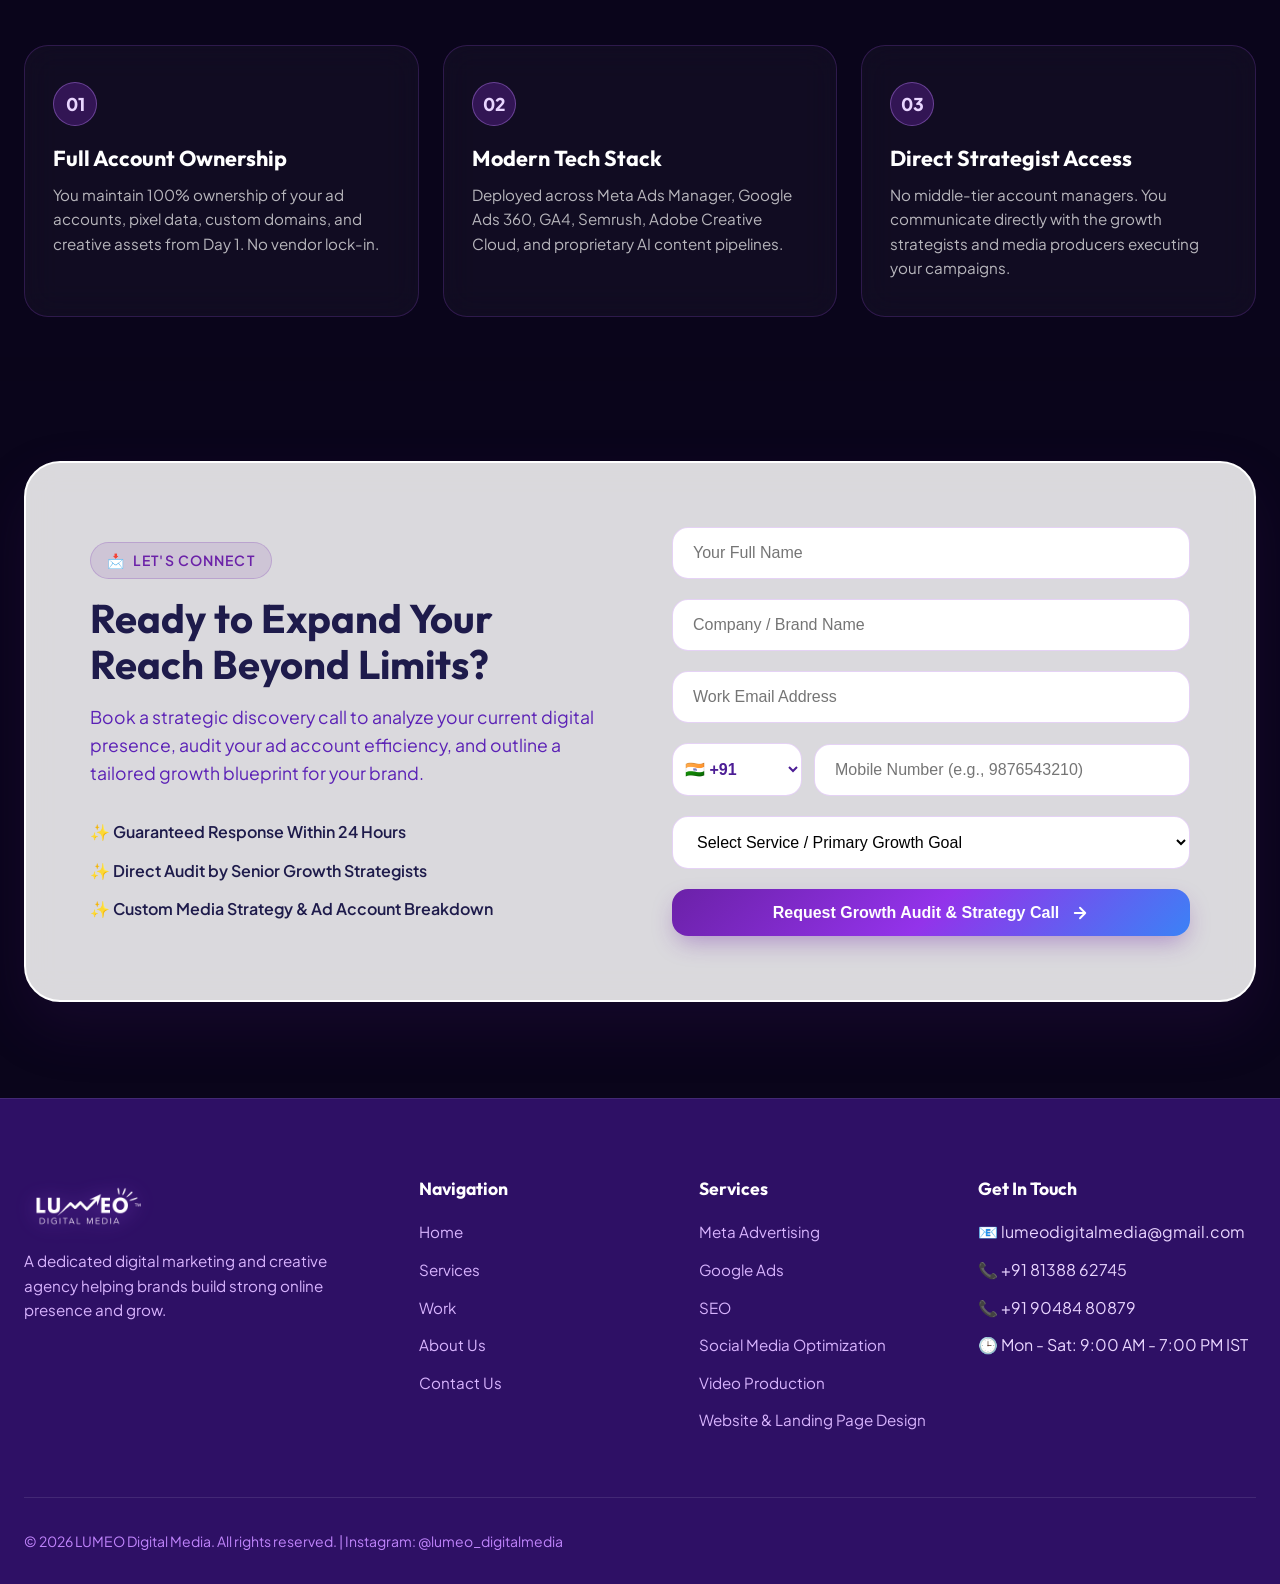
==== commit b4bb72c9: "changed the google form submission to worksheet from sending emails" ====
--- a/about-us.html
+++ b/about-us.html
@@ -310,10 +310,7 @@
           </ul>
         </div>
 
-        <form class="cta-form" id="auditForm" action="https://formsubmit.co/contact@lumeodigitalmedia.com"
-          method="POST">
-          <input type="hidden" name="_subject" value="New Lead Enquiry - LUMEO Digital Media">
-          <input type="hidden" name="_captcha" value="false">
+        <form class="cta-form" id="auditForm" method="POST">
           <div class="form-group">
             <input type="text" id="clientName" name="Full Name" placeholder="Your Full Name" required>
           </div>
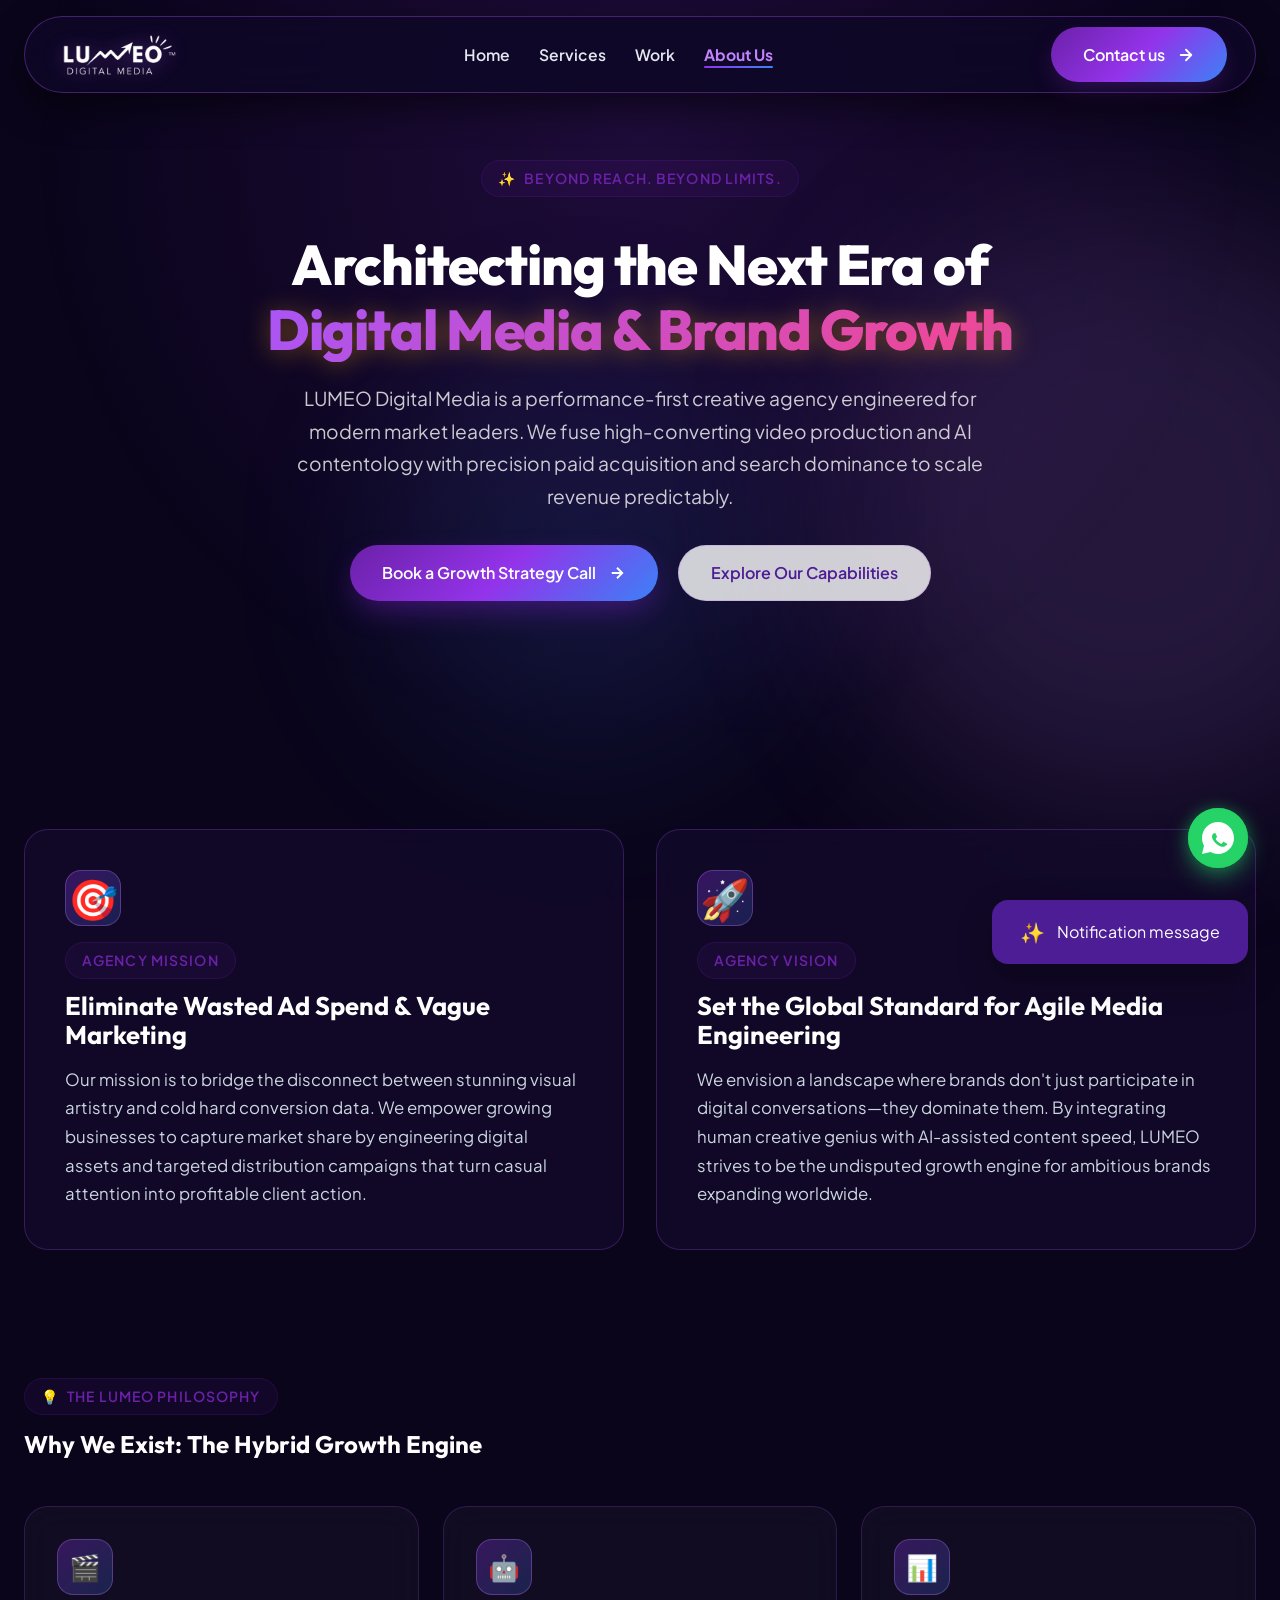
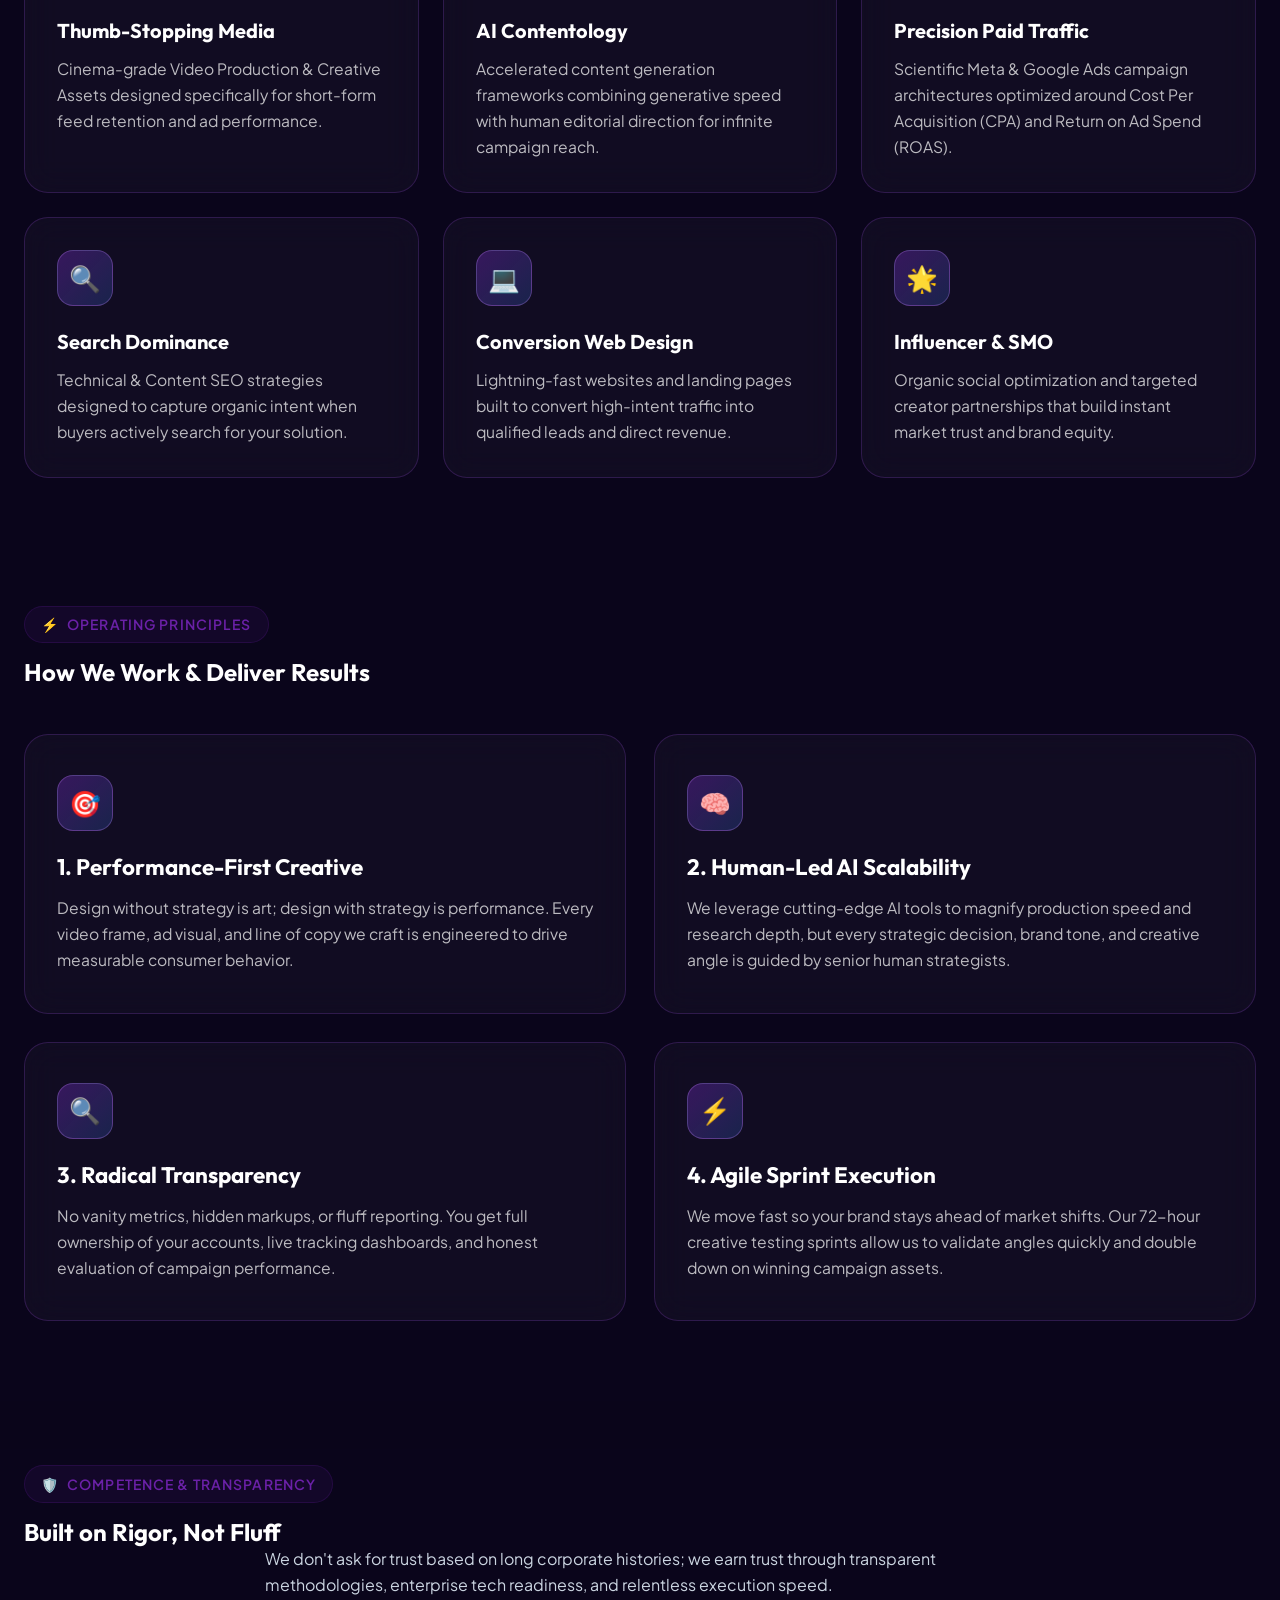
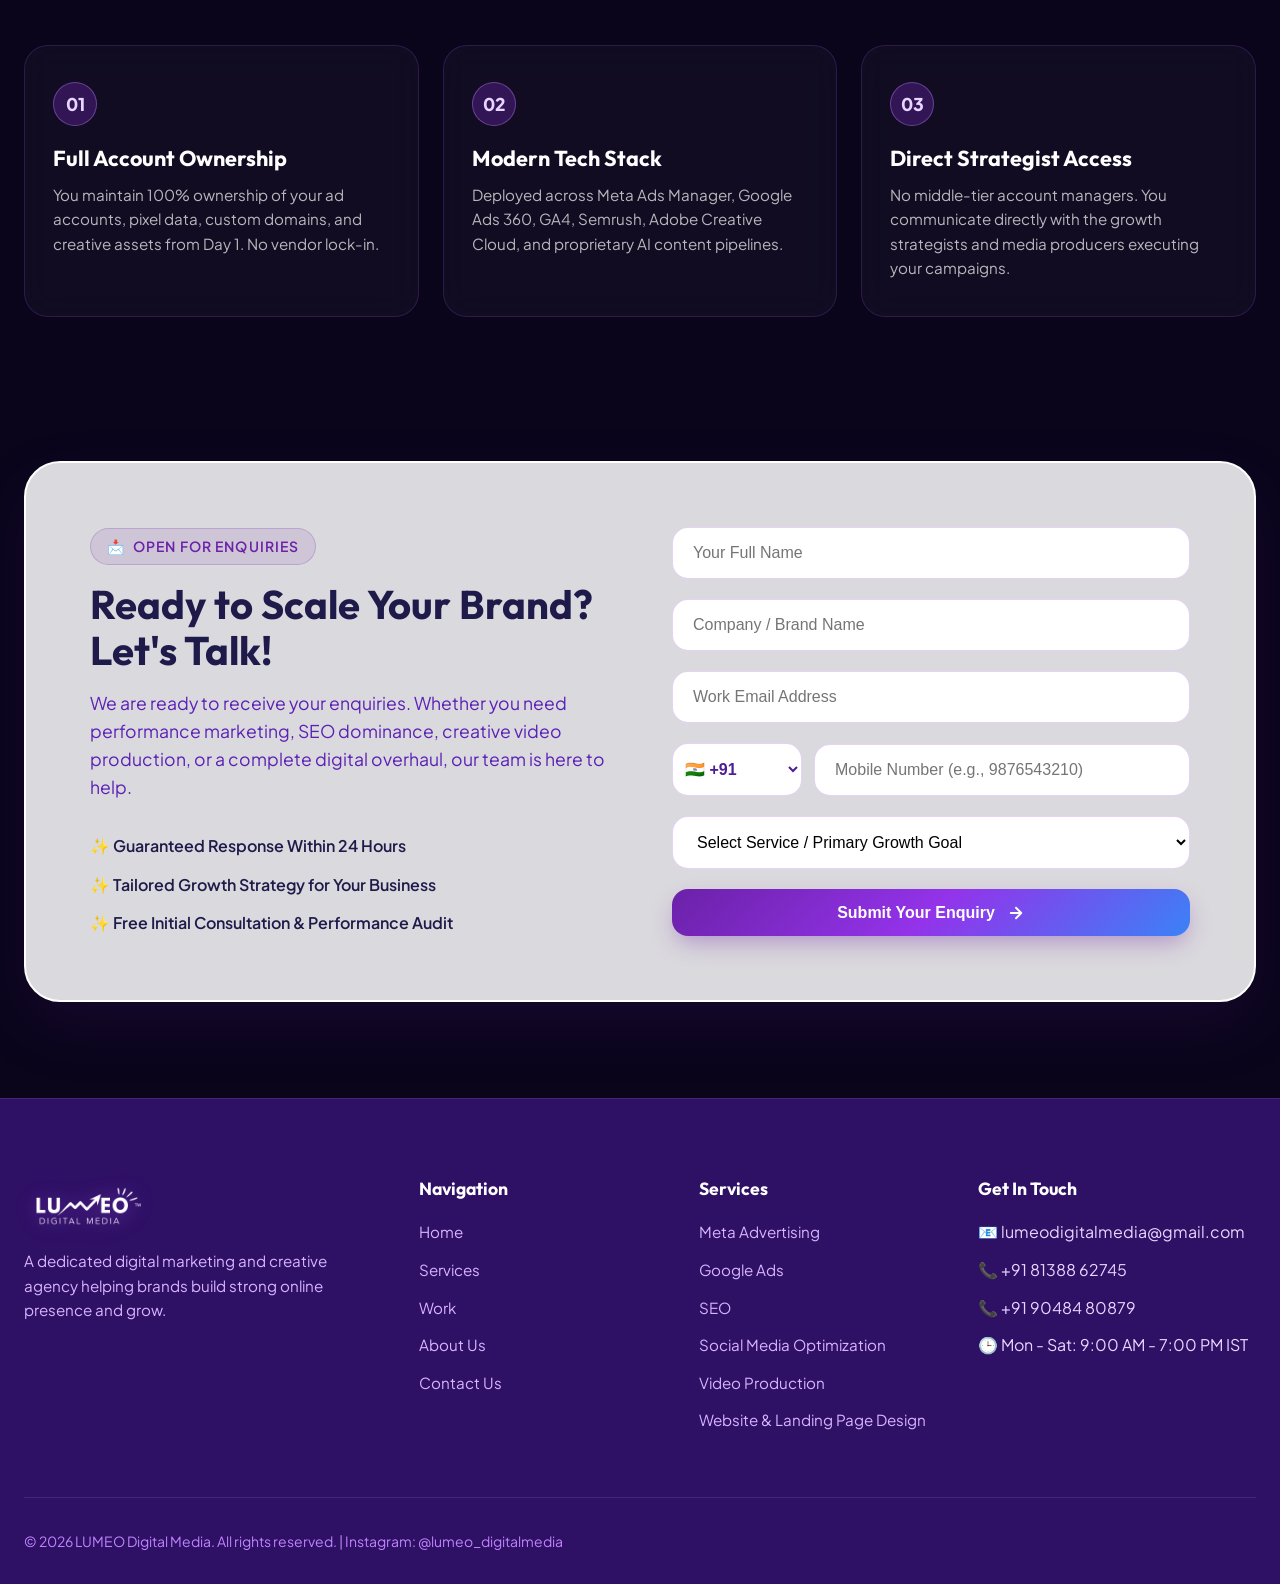
==== commit 6e1ae3a4: "updated the enquiry section of all pages" ====
--- a/about-us.html
+++ b/about-us.html
@@ -290,23 +290,23 @@
     </div>
   </section>
 
-  <!-- 6. CALL TO ACTION & DISCOVERY AUDIT FORM -->
+  <!-- Audit CTA & Contact Form -->
   <section class="cta-audit" id="audit">
     <div class="container">
       <div class="cta-card">
 
         <div class="cta-text">
           <div class="section-tag">
-            <span>📩</span> Let's Connect
-          </div>
-          <h2>Ready to Expand Your Reach Beyond Limits?</h2>
-          <p>Book a strategic discovery call to analyze your current digital presence, audit your ad account efficiency,
-            and outline a tailored growth blueprint for your brand.</p>
+            <span>📩</span> Open for Enquiries
+          </div>
+          <h2><span style="color: #1e1b4b;">Ready to Scale Your Brand? Let's Talk!</span></h2>
+          <p>We are ready to receive your enquiries. Whether you need performance marketing, SEO dominance, creative
+            video production, or a complete digital overhaul, our team is here to help.</p>
 
           <ul class="cta-list">
             <li>✨ Guaranteed Response Within 24 Hours</li>
-            <li>✨ Direct Audit by Senior Growth Strategists</li>
-            <li>✨ Custom Media Strategy & Ad Account Breakdown</li>
+            <li>✨ Tailored Growth Strategy for Your Business</li>
+            <li>✨ Free Initial Consultation & Performance Audit</li>
           </ul>
         </div>
 
@@ -360,7 +360,7 @@
 
           <button type="submit" class="btn btn-primary" id="auditSubmitBtn"
             style="width: 100%; border-radius: var(--radius-md);">
-            <span>Request Growth Audit & Strategy Call</span>
+            <span>Submit Your Enquiry</span>
             <svg width="18" height="18" viewBox="0 0 24 24" fill="none" stroke="currentColor" stroke-width="2.5"
               stroke-linecap="round" stroke-linejoin="round">
               <path d="M5 12h14M12 5l7 7-7 7" />
